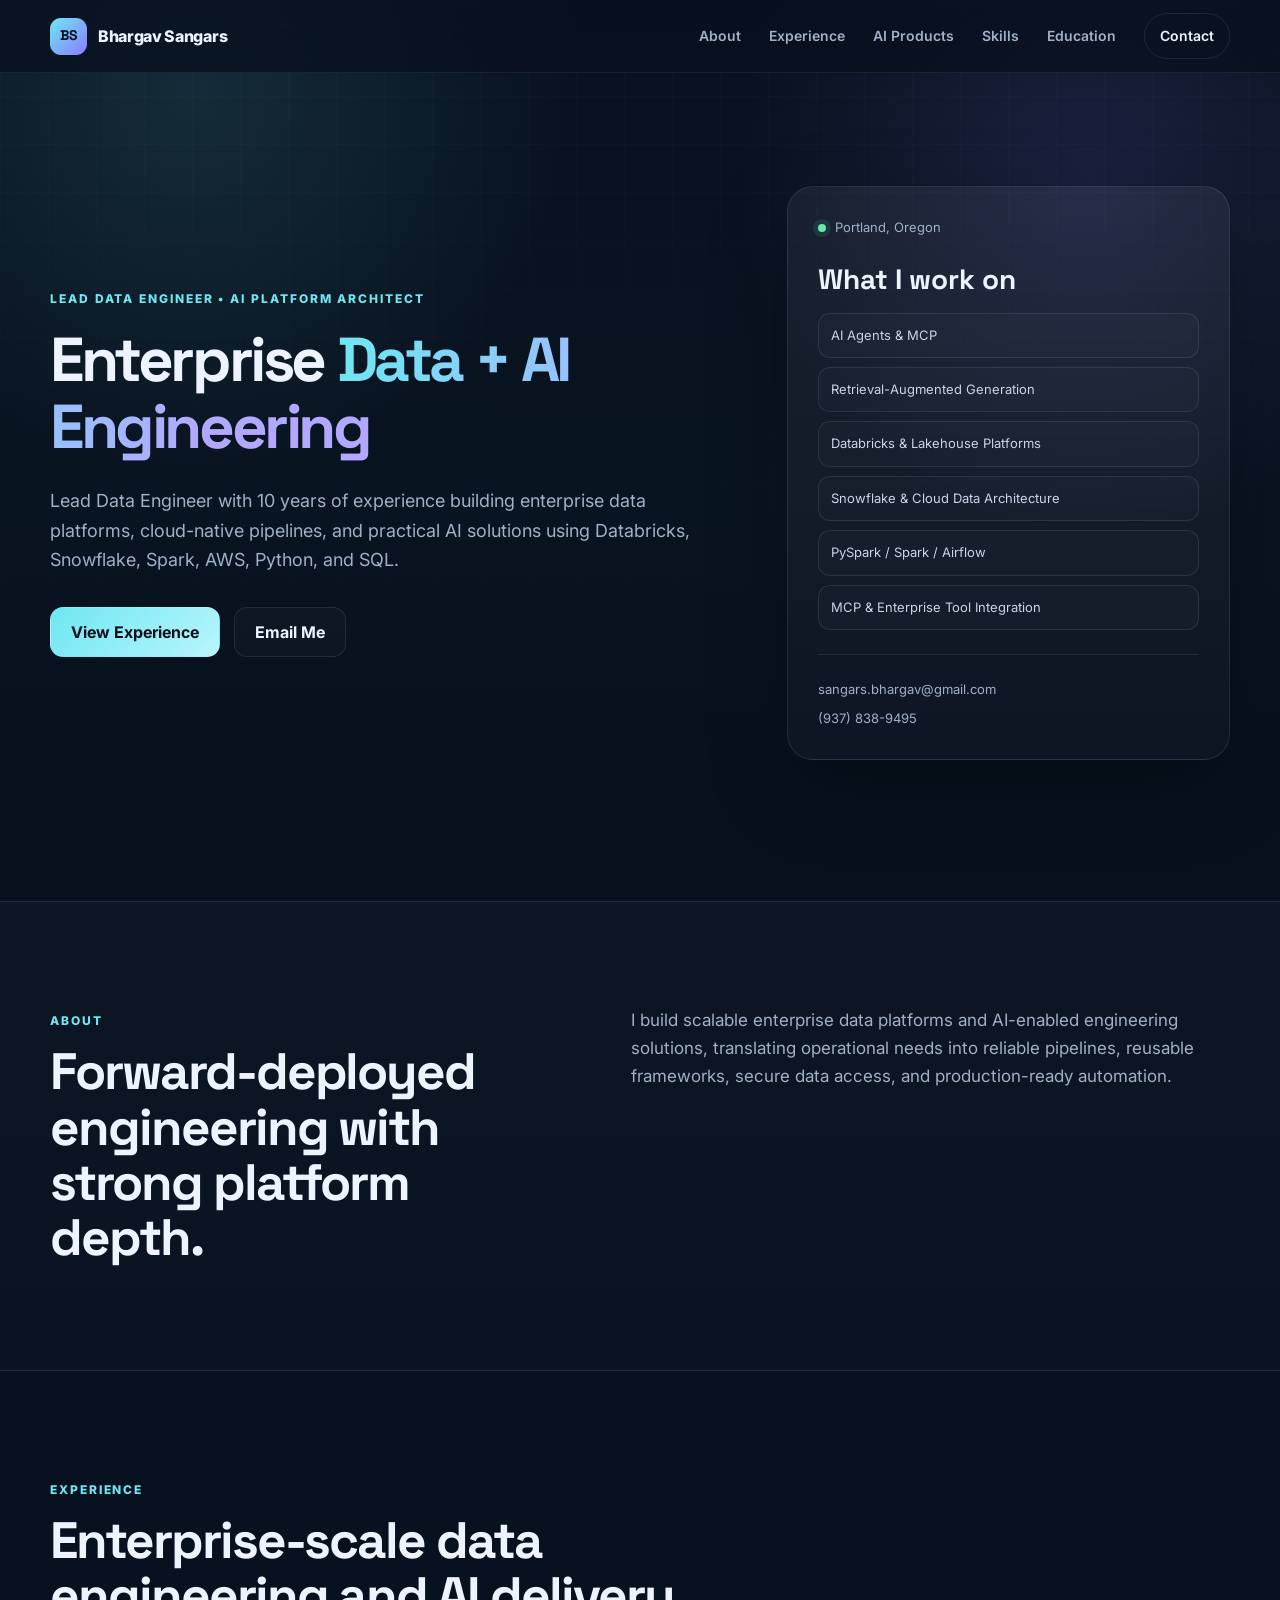
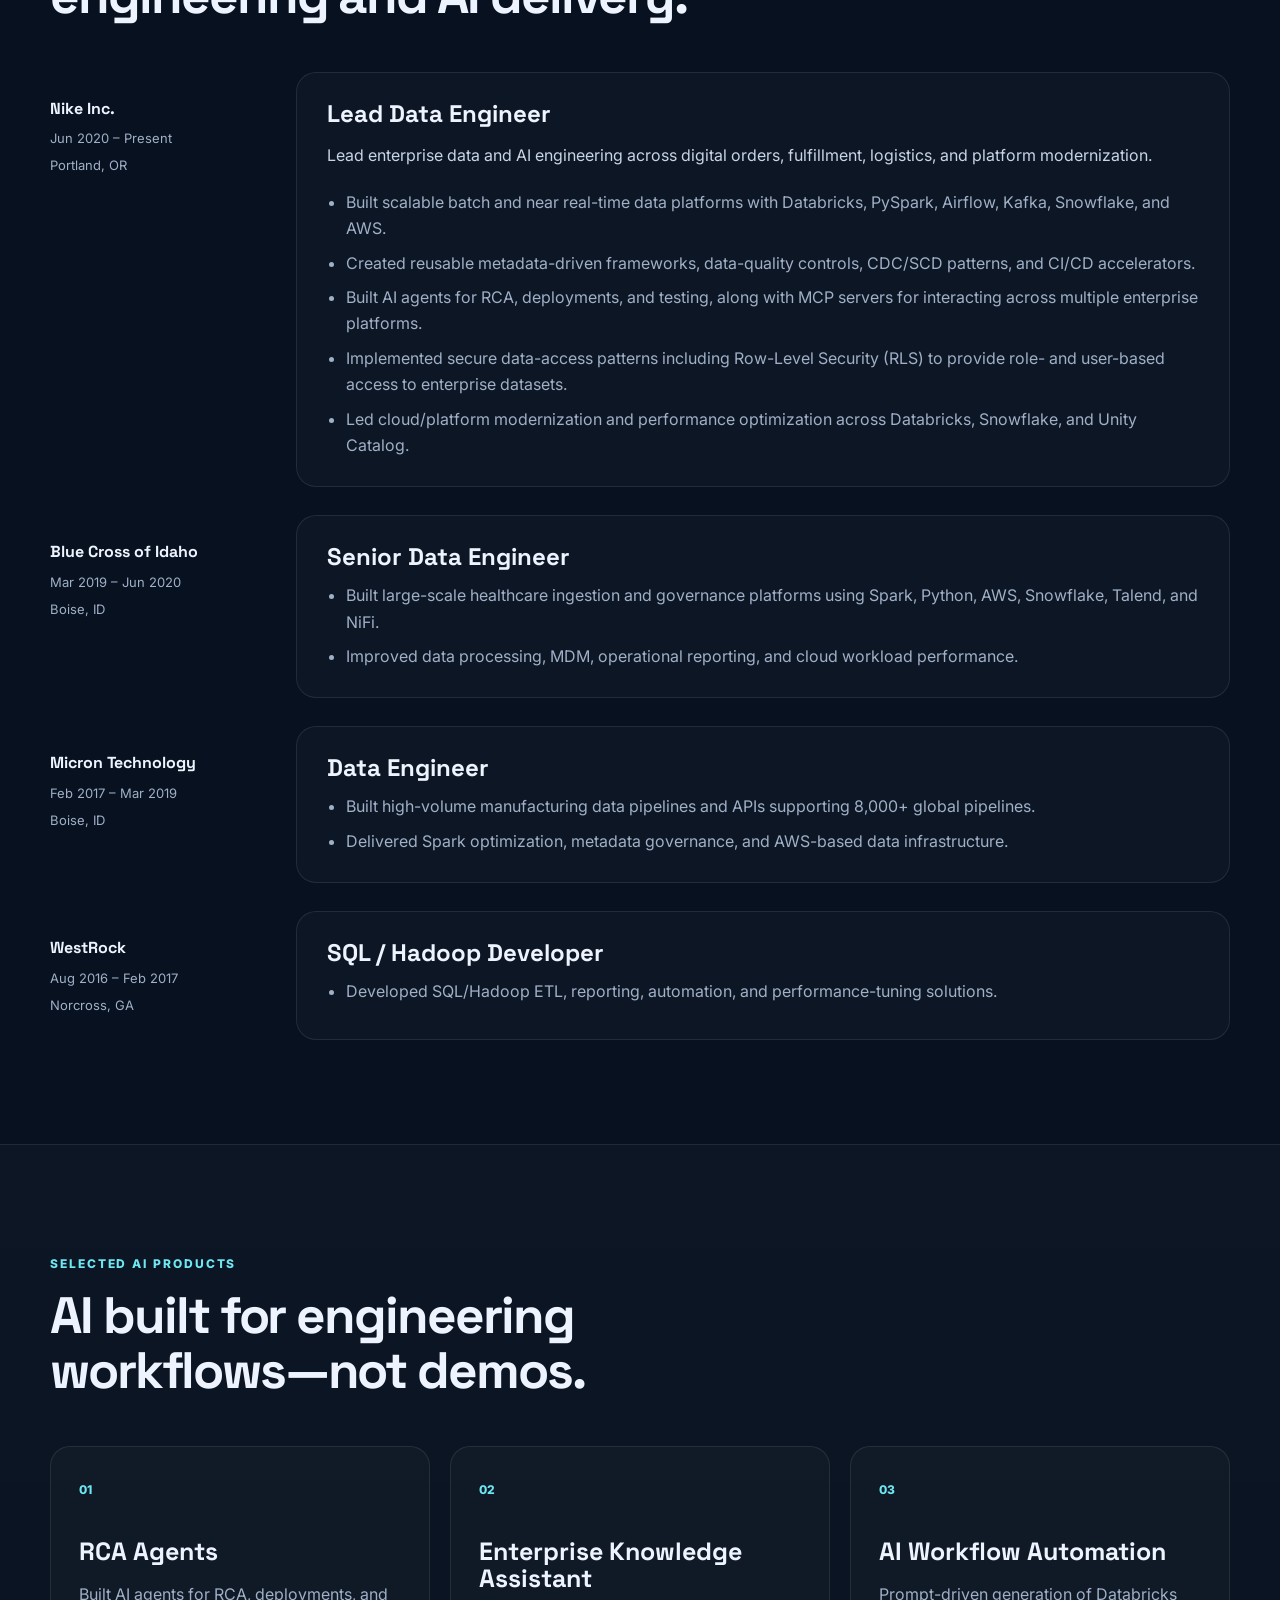
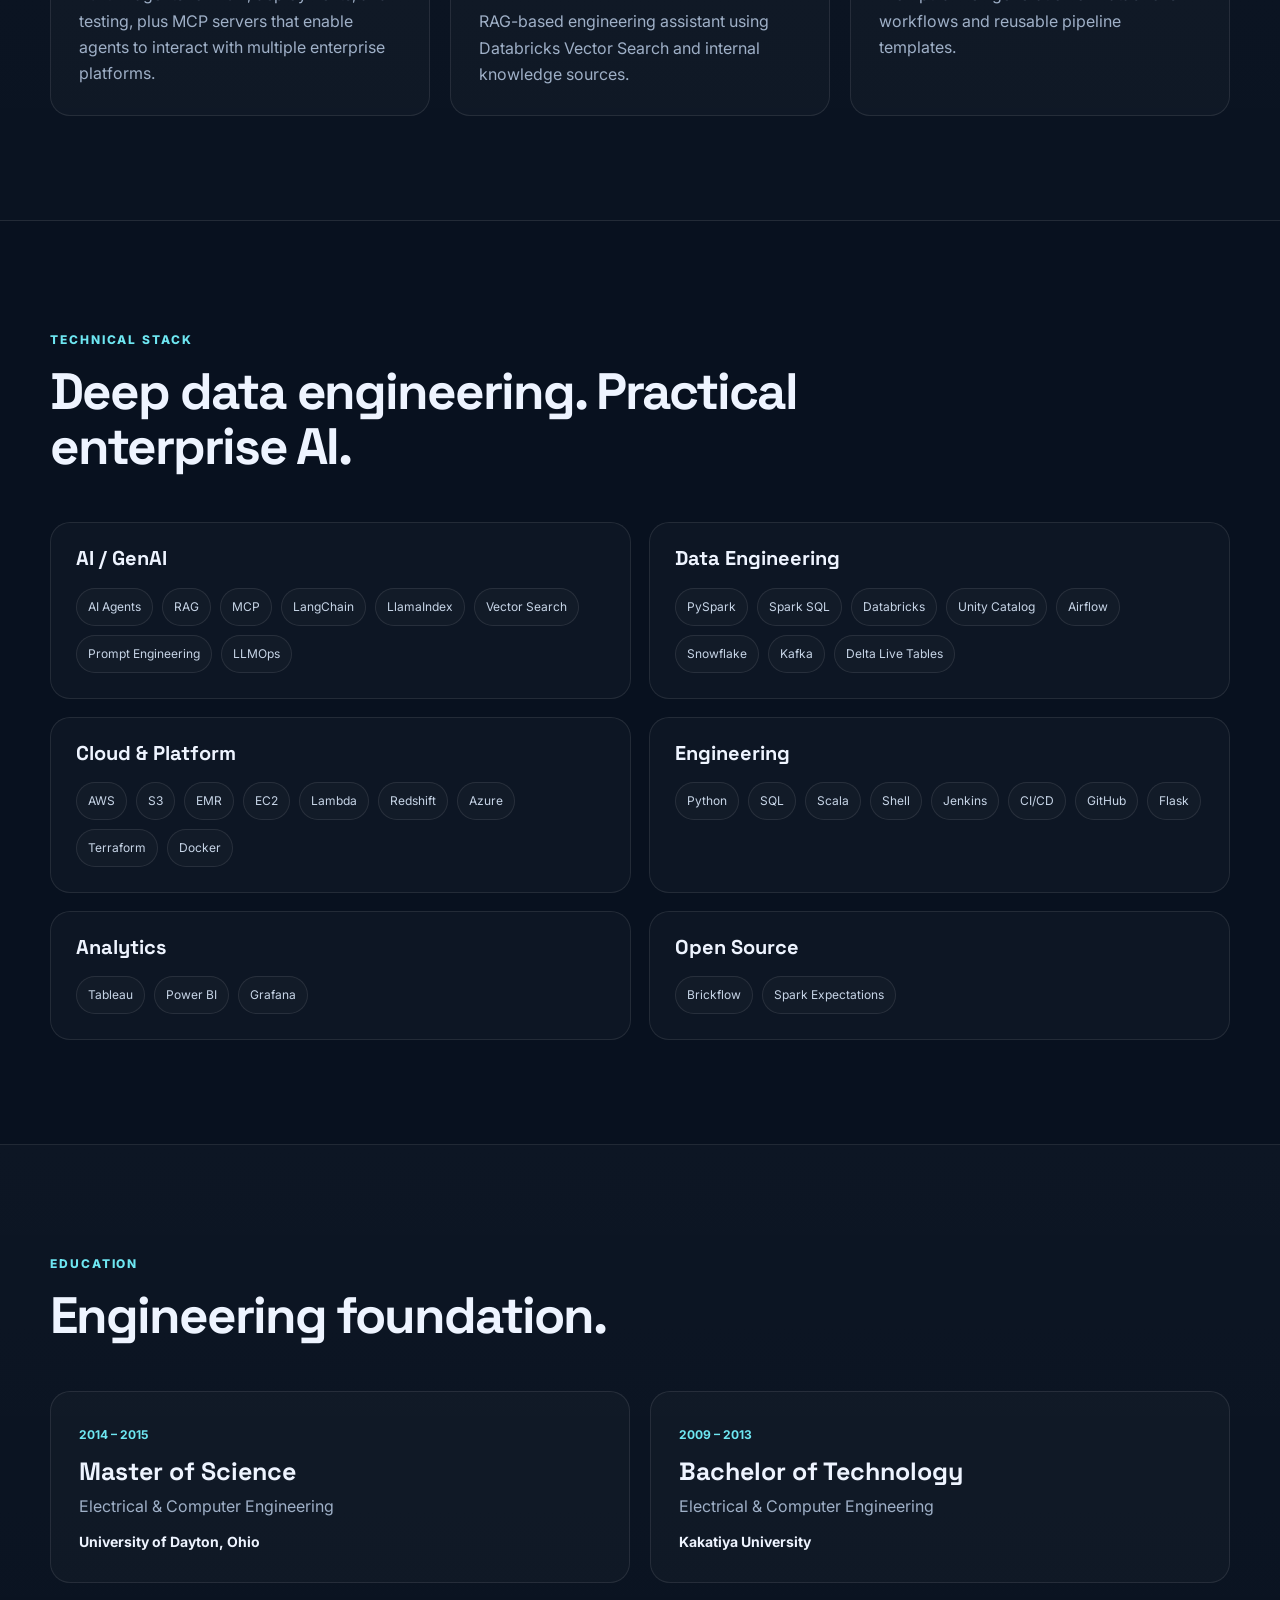
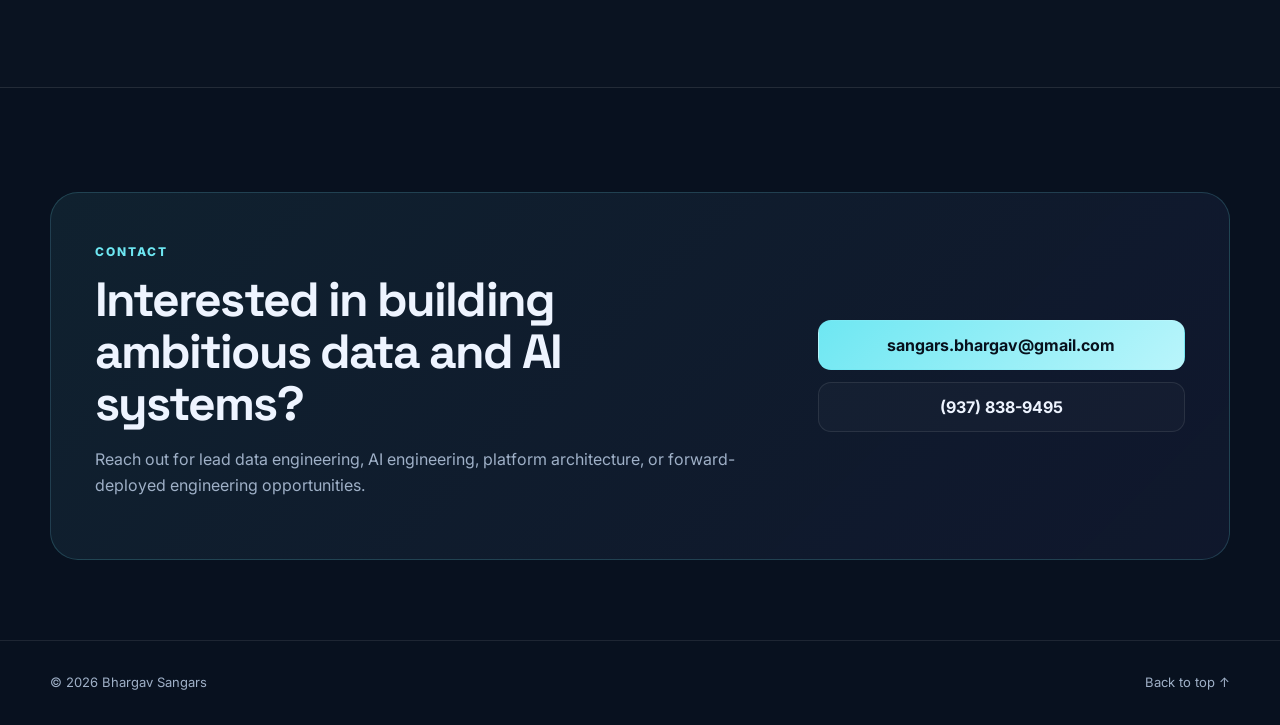
==== index.html @ b1780dbe "Add files via upload" ====
<!DOCTYPE html>
<html lang="en">
<head>
  <meta charset="UTF-8" />
  <meta name="viewport" content="width=device-width, initial-scale=1.0" />
  <meta name="description" content="Bhargav Sangars — Lead Data Engineer, Forward-Deployed AI & Data Solutions, AI Data Platform Architect." />
  <meta name="theme-color" content="#0b1020" />
  <title>Bhargav Sangars | Lead Data & AI Engineer</title>

  <meta property="og:title" content="Bhargav Sangars | Lead Data & AI Engineer" />
  <meta property="og:description" content="Enterprise data platforms, AI agents, RAG, Databricks, Snowflake, Spark, AWS, Python and SQL." />
  <meta property="og:type" content="website" />

  <link rel="preconnect" href="https://fonts.googleapis.com">
  <link rel="preconnect" href="https://fonts.gstatic.com" crossorigin>
  <link href="https://fonts.googleapis.com/css2?family=Inter:wght@400;500;600;700;800&family=Space+Grotesk:wght@600;700&display=swap" rel="stylesheet">
  <link rel="stylesheet" href="styles.css" />
</head>
<body>
  <div class="page-bg"></div>

  <header class="site-header">
    <div class="container nav-wrap">
      <a href="#top" class="brand" aria-label="Bhargav Sangars home">
        <span class="brand-mark">BS</span>
        <span>Bhargav Sangars</span>
      </a>

      <button class="menu-toggle" aria-label="Toggle navigation" aria-expanded="false">☰</button>

      <nav class="nav-links" aria-label="Primary navigation">
        <a href="#about">About</a>
        <a href="#experience">Experience</a>
        <a href="#ai-products">AI Products</a>
        <a href="#skills">Skills</a>
        <a href="#education">Education</a>
        <a href="mailto:sangars.bhargav@gmail.com" class="nav-cta">Contact</a>
      </nav>
    </div>
  </header>

  <main id="top">
    <section class="hero section">
      <div class="container hero-grid">
        <div class="hero-copy reveal">
          <div class="eyebrow">Lead Data Engineer • AI Platform Architect</div>
          <h1>
            Enterprise <span class="gradient-text">Data + AI Engineering</span>
          </h1>

          <p class="hero-lead">
            Lead Data Engineer with 10 years of experience building enterprise data platforms,
            cloud-native pipelines, and practical AI solutions using Databricks, Snowflake,
            Spark, AWS, Python, and SQL.
          </p>

          <div class="hero-actions">
            <a href="#experience" class="btn btn-primary">View Experience</a>
            <a href="mailto:sangars.bhargav@gmail.com" class="btn btn-secondary">Email Me</a>
          </div>
        </div>

        <aside class="hero-card reveal">
          <div class="status-row">
            <span class="status-dot"></span>
            <span>Portland, Oregon</span>
          </div>

          <h2>What I work on</h2>
          <div class="focus-list">
            <span>AI Agents & MCP</span>
            <span>Retrieval-Augmented Generation</span>
            <span>Databricks & Lakehouse Platforms</span>
            <span>Snowflake & Cloud Data Architecture</span>
            <span>PySpark / Spark / Airflow</span>
            <span>MCP & Enterprise Tool Integration</span>
          </div>

          <div class="card-contact">
            <a href="mailto:sangars.bhargav@gmail.com">sangars.bhargav@gmail.com</a>
            <a href="tel:+19378389495">(937) 838-9495</a>
          </div>
        </aside>
      </div>
    </section>

    <section id="about" class="section section-soft">
      <div class="container split">
        <div class="section-heading reveal">
          <span class="section-kicker">About</span>
          <h2>Forward-deployed engineering with strong platform depth.</h2>
        </div>

        <div class="about-copy reveal">
          <p>
            I build scalable enterprise data platforms and AI-enabled engineering solutions,
            translating operational needs into reliable pipelines, reusable frameworks, secure
            data access, and production-ready automation.
          </p>
        </div>
      </div>
    </section>

    <section id="experience" class="section">
      <div class="container">
        <div class="section-heading reveal">
          <span class="section-kicker">Experience</span>
          <h2>Enterprise-scale data engineering and AI delivery.</h2>
        </div>

        <div class="timeline">
          <article class="timeline-item reveal">
            <div class="timeline-side">
              <span class="company">Nike Inc.</span>
              <span class="period">Jun 2020 – Present</span>
              <span class="location">Portland, OR</span>
            </div>
            <div class="timeline-card">
              <h3>Lead Data Engineer</h3>
              <p class="role-summary">
                Lead enterprise data and AI engineering across digital orders, fulfillment,
                logistics, and platform modernization.
              </p>
              <ul>
                <li>Built scalable batch and near real-time data platforms with Databricks, PySpark, Airflow, Kafka, Snowflake, and AWS.</li>
                <li>Created reusable metadata-driven frameworks, data-quality controls, CDC/SCD patterns, and CI/CD accelerators.</li>
                <li>Built AI agents for RCA, deployments, and testing, along with MCP servers for interacting across multiple enterprise platforms.</li>
                <li>Implemented secure data-access patterns including Row-Level Security (RLS) to provide role- and user-based access to enterprise datasets.</li>
                <li>Led cloud/platform modernization and performance optimization across Databricks, Snowflake, and Unity Catalog.</li>
              </ul>
            </div>
          </article>

          <article class="timeline-item reveal">
            <div class="timeline-side">
              <span class="company">Blue Cross of Idaho</span>
              <span class="period">Mar 2019 – Jun 2020</span>
              <span class="location">Boise, ID</span>
            </div>
            <div class="timeline-card">
              <h3>Senior Data Engineer</h3>
              <ul>
                <li>Built large-scale healthcare ingestion and governance platforms using Spark, Python, AWS, Snowflake, Talend, and NiFi.</li>
                <li>Improved data processing, MDM, operational reporting, and cloud workload performance.</li>
              </ul>
            </div>
          </article>

          <article class="timeline-item reveal">
            <div class="timeline-side">
              <span class="company">Micron Technology</span>
              <span class="period">Feb 2017 – Mar 2019</span>
              <span class="location">Boise, ID</span>
            </div>
            <div class="timeline-card">
              <h3>Data Engineer</h3>
              <ul>
                <li>Built high-volume manufacturing data pipelines and APIs supporting 8,000+ global pipelines.</li>
                <li>Delivered Spark optimization, metadata governance, and AWS-based data infrastructure.</li>
              </ul>
            </div>
          </article>

          <article class="timeline-item reveal">
            <div class="timeline-side">
              <span class="company">WestRock</span>
              <span class="period">Aug 2016 – Feb 2017</span>
              <span class="location">Norcross, GA</span>
            </div>
            <div class="timeline-card">
              <h3>SQL / Hadoop Developer</h3>
              <ul>
                <li>Developed SQL/Hadoop ETL, reporting, automation, and performance-tuning solutions.</li>
              </ul>
            </div>
          </article>
        </div>
      </div>
    </section>

    <section id="ai-products" class="section section-soft">
      <div class="container">
        <div class="section-heading reveal">
          <span class="section-kicker">Selected AI Products</span>
          <h2>AI built for engineering workflows—not demos.</h2>
        </div>

        <div class="project-grid">
          <article class="project-card reveal">
            <span class="project-number">01</span>
            <h3>RCA Agents</h3>
            <p>Built AI agents for RCA, deployments, and testing, plus MCP servers that enable agents to interact with multiple enterprise platforms.</p>
          </article>
          <article class="project-card reveal">
            <span class="project-number">02</span>
            <h3>Enterprise Knowledge Assistant</h3>
            <p>RAG-based engineering assistant using Databricks Vector Search and internal knowledge sources.</p>
          </article>
          <article class="project-card reveal">
            <span class="project-number">03</span>
            <h3>AI Workflow Automation</h3>
            <p>Prompt-driven generation of Databricks workflows and reusable pipeline templates.</p>
          </article>
        </div>
      </div>
    </section>

    <section id="skills" class="section">
      <div class="container">
        <div class="section-heading reveal">
          <span class="section-kicker">Technical Stack</span>
          <h2>Deep data engineering. Practical enterprise AI.</h2>
        </div>

        <div class="skills-grid">
          <div class="skill-card reveal">
            <h3>AI / GenAI</h3>
            <div class="tags">
              <span>AI Agents</span><span>RAG</span><span>MCP</span><span>LangChain</span>
              <span>LlamaIndex</span><span>Vector Search</span><span>Prompt Engineering</span><span>LLMOps</span>
            </div>
          </div>

          <div class="skill-card reveal">
            <h3>Data Engineering</h3>
            <div class="tags">
              <span>PySpark</span><span>Spark SQL</span><span>Databricks</span><span>Unity Catalog</span>
              <span>Airflow</span><span>Snowflake</span><span>Kafka</span><span>Delta Live Tables</span>
            </div>
          </div>

          <div class="skill-card reveal">
            <h3>Cloud & Platform</h3>
            <div class="tags">
              <span>AWS</span><span>S3</span><span>EMR</span><span>EC2</span><span>Lambda</span>
              <span>Redshift</span><span>Azure</span><span>Terraform</span><span>Docker</span>
            </div>
          </div>

          <div class="skill-card reveal">
            <h3>Engineering</h3>
            <div class="tags">
              <span>Python</span><span>SQL</span><span>Scala</span><span>Shell</span>
              <span>Jenkins</span><span>CI/CD</span><span>GitHub</span><span>Flask</span>
            </div>
          </div>

          <div class="skill-card reveal">
            <h3>Analytics</h3>
            <div class="tags">
              <span>Tableau</span><span>Power BI</span><span>Grafana</span>
            </div>
          </div>

          <div class="skill-card reveal">
            <h3>Open Source</h3>
            <div class="tags">
              <span>Brickflow</span><span>Spark Expectations</span>
            </div>
          </div>
        </div>
      </div>
    </section>

    <section id="education" class="section section-soft">
      <div class="container">
        <div class="section-heading reveal">
          <span class="section-kicker">Education</span>
          <h2>Engineering foundation.</h2>
        </div>

        <div class="education-grid">
          <article class="education-card reveal">
            <span>2014 – 2015</span>
            <h3>Master of Science</h3>
            <p>Electrical & Computer Engineering</p>
            <strong>University of Dayton, Ohio</strong>
          </article>
          <article class="education-card reveal">
            <span>2009 – 2013</span>
            <h3>Bachelor of Technology</h3>
            <p>Electrical & Computer Engineering</p>
            <strong>Kakatiya University</strong>
          </article>
        </div>
      </div>
    </section>

    <section class="section contact-section">
      <div class="container contact-box reveal">
        <div>
          <span class="section-kicker">Contact</span>
          <h2>Interested in building ambitious data and AI systems?</h2>
          <p>Reach out for lead data engineering, AI engineering, platform architecture, or forward-deployed engineering opportunities.</p>
        </div>
        <div class="contact-actions">
          <a href="mailto:sangars.bhargav@gmail.com" class="btn btn-primary">sangars.bhargav@gmail.com</a>
          <a href="tel:+19378389495" class="btn btn-secondary">(937) 838-9495</a>
        </div>
      </div>
    </section>
  </main>

  <footer>
    <div class="container footer-inner">
      <span>© <span id="year"></span> Bhargav Sangars</span>
      <a href="#top">Back to top ↑</a>
    </div>
  </footer>

  <script src="script.js"></script>
</body>
</html>
---- styles.css ----
:root {
  --bg: #08111f;
  --bg-soft: #0d1727;
  --panel: rgba(18, 31, 50, 0.72);
  --panel-solid: #111d2f;
  --text: #eef4ff;
  --muted: #9fb0c7;
  --line: rgba(255,255,255,.09);
  --accent: #6ee7f2;
  --accent-2: #8b7cff;
  --max: 1180px;
}

* { box-sizing: border-box; }
html { scroll-behavior: smooth; }
body {
  margin: 0;
  font-family: "Inter", system-ui, sans-serif;
  color: var(--text);
  background: var(--bg);
  line-height: 1.65;
  overflow-x: hidden;
}
a { color: inherit; text-decoration: none; }
button { font: inherit; }

.page-bg {
  position: fixed;
  inset: 0;
  pointer-events: none;
  background:
    radial-gradient(circle at 15% 10%, rgba(110,231,242,.12), transparent 28%),
    radial-gradient(circle at 85% 20%, rgba(139,124,255,.14), transparent 27%),
    linear-gradient(180deg, #08111f 0%, #091421 55%, #07101c 100%);
  z-index: -2;
}

.page-bg::after {
  content: "";
  position: absolute;
  inset: 0;
  background-image: linear-gradient(rgba(255,255,255,.018) 1px, transparent 1px),
                    linear-gradient(90deg, rgba(255,255,255,.018) 1px, transparent 1px);
  background-size: 48px 48px;
  mask-image: linear-gradient(to bottom, black, transparent 85%);
}

.container {
  width: min(calc(100% - 40px), var(--max));
  margin: 0 auto;
}

.section { padding: 104px 0; }
.section-soft {
  background: linear-gradient(180deg, rgba(255,255,255,.025), rgba(255,255,255,.012));
  border-top: 1px solid var(--line);
  border-bottom: 1px solid var(--line);
}

.site-header {
  position: sticky;
  top: 0;
  z-index: 50;
  backdrop-filter: blur(18px);
  background: rgba(8,17,31,.76);
  border-bottom: 1px solid rgba(255,255,255,.07);
}

.nav-wrap {
  height: 72px;
  display: flex;
  align-items: center;
  justify-content: space-between;
}

.brand {
  display: inline-flex;
  align-items: center;
  gap: 11px;
  font-weight: 800;
  letter-spacing: -.02em;
}

.brand-mark {
  width: 37px;
  height: 37px;
  display: grid;
  place-items: center;
  border-radius: 11px;
  background: linear-gradient(135deg, var(--accent), var(--accent-2));
  color: #07101c;
  font-family: "Space Grotesk", sans-serif;
  font-size: 14px;
}

.nav-links {
  display: flex;
  gap: 28px;
  align-items: center;
  color: var(--muted);
  font-size: 14px;
  font-weight: 600;
}

.nav-links a:hover { color: var(--text); }

.nav-cta {
  border: 1px solid var(--line);
  padding: 10px 15px;
  border-radius: 999px;
  color: var(--text) !important;
}

.menu-toggle {
  display: none;
  border: 0;
  background: transparent;
  color: var(--text);
  font-size: 24px;
}

.hero {
  min-height: calc(100vh - 72px);
  display: flex;
  align-items: center;
  padding-top: 76px;
}

.hero-grid {
  display: grid;
  grid-template-columns: 1.2fr .8fr;
  gap: 72px;
  align-items: center;
}

.eyebrow, .section-kicker {
  color: var(--accent);
  font-size: 12px;
  font-weight: 800;
  letter-spacing: .16em;
  text-transform: uppercase;
}

h1, h2, h3 {
  font-family: "Space Grotesk", "Inter", sans-serif;
  margin-top: 0;
  line-height: 1.08;
}

h1 {
  font-size: clamp(38px, 5vw, 62px);
  letter-spacing: -.055em;
  margin: 18px 0 25px;
  max-width: 920px;
}

.gradient-text {
  background: linear-gradient(90deg, var(--accent), #b3a8ff 70%);
  -webkit-background-clip: text;
  background-clip: text;
  color: transparent;
}

.hero-lead {
  max-width: 760px;
  font-size: 18px;
  color: var(--muted);
}

.hero-actions {
  display: flex;
  flex-wrap: wrap;
  gap: 14px;
  margin-top: 32px;
}

.btn {
  display: inline-flex;
  justify-content: center;
  align-items: center;
  min-height: 50px;
  padding: 0 20px;
  border-radius: 13px;
  font-weight: 700;
  border: 1px solid transparent;
  transition: .2s ease;
}

.btn:hover { transform: translateY(-2px); }

.btn-primary {
  color: #07101c;
  background: linear-gradient(135deg, var(--accent), #b9f5fb);
}

.btn-secondary {
  border-color: var(--line);
  background: rgba(255,255,255,.025);
}

.hero-meta {
  display: grid;
  grid-template-columns: repeat(3, 1fr);
  gap: 18px;
  margin-top: 50px;
  border-top: 1px solid var(--line);
  padding-top: 26px;
}

.hero-meta strong {
  display: block;
  font-family: "Space Grotesk", sans-serif;
  font-size: 21px;
}

.hero-meta span {
  display: block;
  color: var(--muted);
  font-size: 12px;
  margin-top: 5px;
}

.hero-card {
  padding: 30px;
  border: 1px solid var(--line);
  border-radius: 26px;
  background: linear-gradient(180deg, rgba(255,255,255,.055), rgba(255,255,255,.025));
  box-shadow: 0 25px 80px rgba(0,0,0,.28);
}

.status-row {
  display: flex;
  align-items: center;
  gap: 9px;
  color: var(--muted);
  font-size: 13px;
}

.status-dot {
  width: 8px;
  height: 8px;
  border-radius: 50%;
  background: #67e8a5;
  box-shadow: 0 0 0 5px rgba(103,232,165,.10);
}

.hero-card h2 {
  font-size: 28px;
  margin: 26px 0 18px;
}

.focus-list {
  display: flex;
  flex-direction: column;
  gap: 9px;
}

.focus-list span {
  padding: 11px 12px;
  border: 1px solid var(--line);
  border-radius: 12px;
  color: #c8d5e7;
  background: rgba(255,255,255,.02);
  font-size: 13px;
}

.card-contact {
  display: flex;
  flex-direction: column;
  gap: 7px;
  padding-top: 24px;
  margin-top: 24px;
  border-top: 1px solid var(--line);
  font-size: 13px;
  color: var(--muted);
}

.card-contact a:hover { color: var(--accent); }

.split {
  display: grid;
  grid-template-columns: .9fr 1.1fr;
  gap: 90px;
}

.section-heading {
  margin-bottom: 48px;
}

.section-heading h2 {
  max-width: 760px;
  font-size: clamp(34px, 4vw, 52px);
  letter-spacing: -.04em;
  margin: 12px 0 0;
}

.split .section-heading { margin-bottom: 0; }

.about-copy {
  color: var(--muted);
  font-size: 17px;
}

.about-copy p:first-child { margin-top: 0; }

.timeline {
  display: flex;
  flex-direction: column;
  gap: 28px;
}

.timeline-item {
  display: grid;
  grid-template-columns: 220px 1fr;
  gap: 26px;
}

.timeline-side {
  padding: 24px 0;
  display: flex;
  flex-direction: column;
  gap: 6px;
}

.company {
  font-weight: 800;
  font-family: "Space Grotesk", sans-serif;
}

.period, .location {
  color: var(--muted);
  font-size: 13px;
}

.timeline-card, .skill-card, .project-card, .education-card {
  border: 1px solid var(--line);
  border-radius: 20px;
  background: rgba(255,255,255,.025);
}

.timeline-card {
  padding: 28px 30px;
}

.timeline-card h3 {
  font-size: 24px;
  margin-bottom: 12px;
}

.role-summary {
  color: #c7d5e7;
  margin-bottom: 20px;
}

.timeline-card ul {
  margin: 0;
  padding-left: 19px;
  color: var(--muted);
}

.timeline-card li + li { margin-top: 8px; }

.project-grid {
  display: grid;
  grid-template-columns: repeat(3, 1fr);
  gap: 20px;
}

.project-card {
  padding: 28px;
  min-height: 230px;
}

.project-number {
  display: inline-block;
  color: var(--accent);
  font-size: 12px;
  font-weight: 800;
  margin-bottom: 38px;
}

.project-card h3 {
  font-size: 25px;
  margin-bottom: 12px;
}

.project-card p { color: var(--muted); margin-bottom: 0; }

.skills-grid {
  display: grid;
  grid-template-columns: repeat(2, 1fr);
  gap: 18px;
}

.skill-card { padding: 25px; }
.skill-card h3 { font-size: 20px; margin-bottom: 18px; }

.tags {
  display: flex;
  flex-wrap: wrap;
  gap: 9px;
}

.tags span {
  border: 1px solid var(--line);
  color: #c7d5e7;
  padding: 8px 11px;
  border-radius: 999px;
  font-size: 12px;
  background: rgba(255,255,255,.025);
}

.education-grid {
  display: grid;
  grid-template-columns: repeat(2, 1fr);
  gap: 20px;
}

.education-card { padding: 28px; }
.education-card span { color: var(--accent); font-size: 12px; font-weight: 700; }
.education-card h3 { font-size: 25px; margin: 12px 0 8px; }
.education-card p { margin: 0 0 8px; color: var(--muted); }
.education-card strong { font-size: 14px; }

.contact-section { padding-bottom: 80px; }

.contact-box {
  padding: 44px;
  border-radius: 28px;
  border: 1px solid rgba(110,231,242,.18);
  background: linear-gradient(135deg, rgba(110,231,242,.08), rgba(139,124,255,.06));
  display: grid;
  grid-template-columns: 1.3fr .7fr;
  gap: 40px;
  align-items: center;
}

.contact-box h2 {
  font-size: clamp(32px, 4vw, 48px);
  letter-spacing: -.04em;
  margin: 11px 0 14px;
}

.contact-box p { color: var(--muted); max-width: 700px; }

.contact-actions {
  display: flex;
  flex-direction: column;
  gap: 12px;
}

footer {
  border-top: 1px solid var(--line);
  color: var(--muted);
  font-size: 13px;
}

.footer-inner {
  min-height: 84px;
  display: flex;
  justify-content: space-between;
  align-items: center;
}

.reveal {
  opacity: 0;
  transform: translateY(18px);
  transition: opacity .7s ease, transform .7s ease;
}

.reveal.visible {
  opacity: 1;
  transform: none;
}

@media (max-width: 900px) {
  .nav-links {
    display: none;
    position: absolute;
    top: 72px;
    left: 20px;
    right: 20px;
    padding: 18px;
    background: #0b1626;
    border: 1px solid var(--line);
    border-radius: 16px;
    flex-direction: column;
    align-items: stretch;
    gap: 8px;
  }

  .nav-links.open { display: flex; }
  .nav-links a { padding: 10px 8px; }
  .menu-toggle { display: block; }

  .hero { min-height: auto; padding-top: 70px; }
  .hero-grid, .split, .contact-box { grid-template-columns: 1fr; }
  .hero-grid { gap: 42px; }
  .split { gap: 36px; }
  .timeline-item { grid-template-columns: 1fr; gap: 0; }
  .timeline-side { padding-bottom: 12px; }
}

@media (max-width: 680px) {
  .container { width: min(calc(100% - 28px), var(--max)); }
  .section { padding: 76px 0; }
  h1 { font-size: 38px; }
  .hero-meta { grid-template-columns: 1fr; }
  .project-grid, .skills-grid, .education-grid { grid-template-columns: 1fr; }
  .timeline-card { padding: 23px 21px; }
  .contact-box { padding: 28px 22px; }
  .footer-inner { min-height: 100px; flex-direction: column; justify-content: center; gap: 8px; }
}
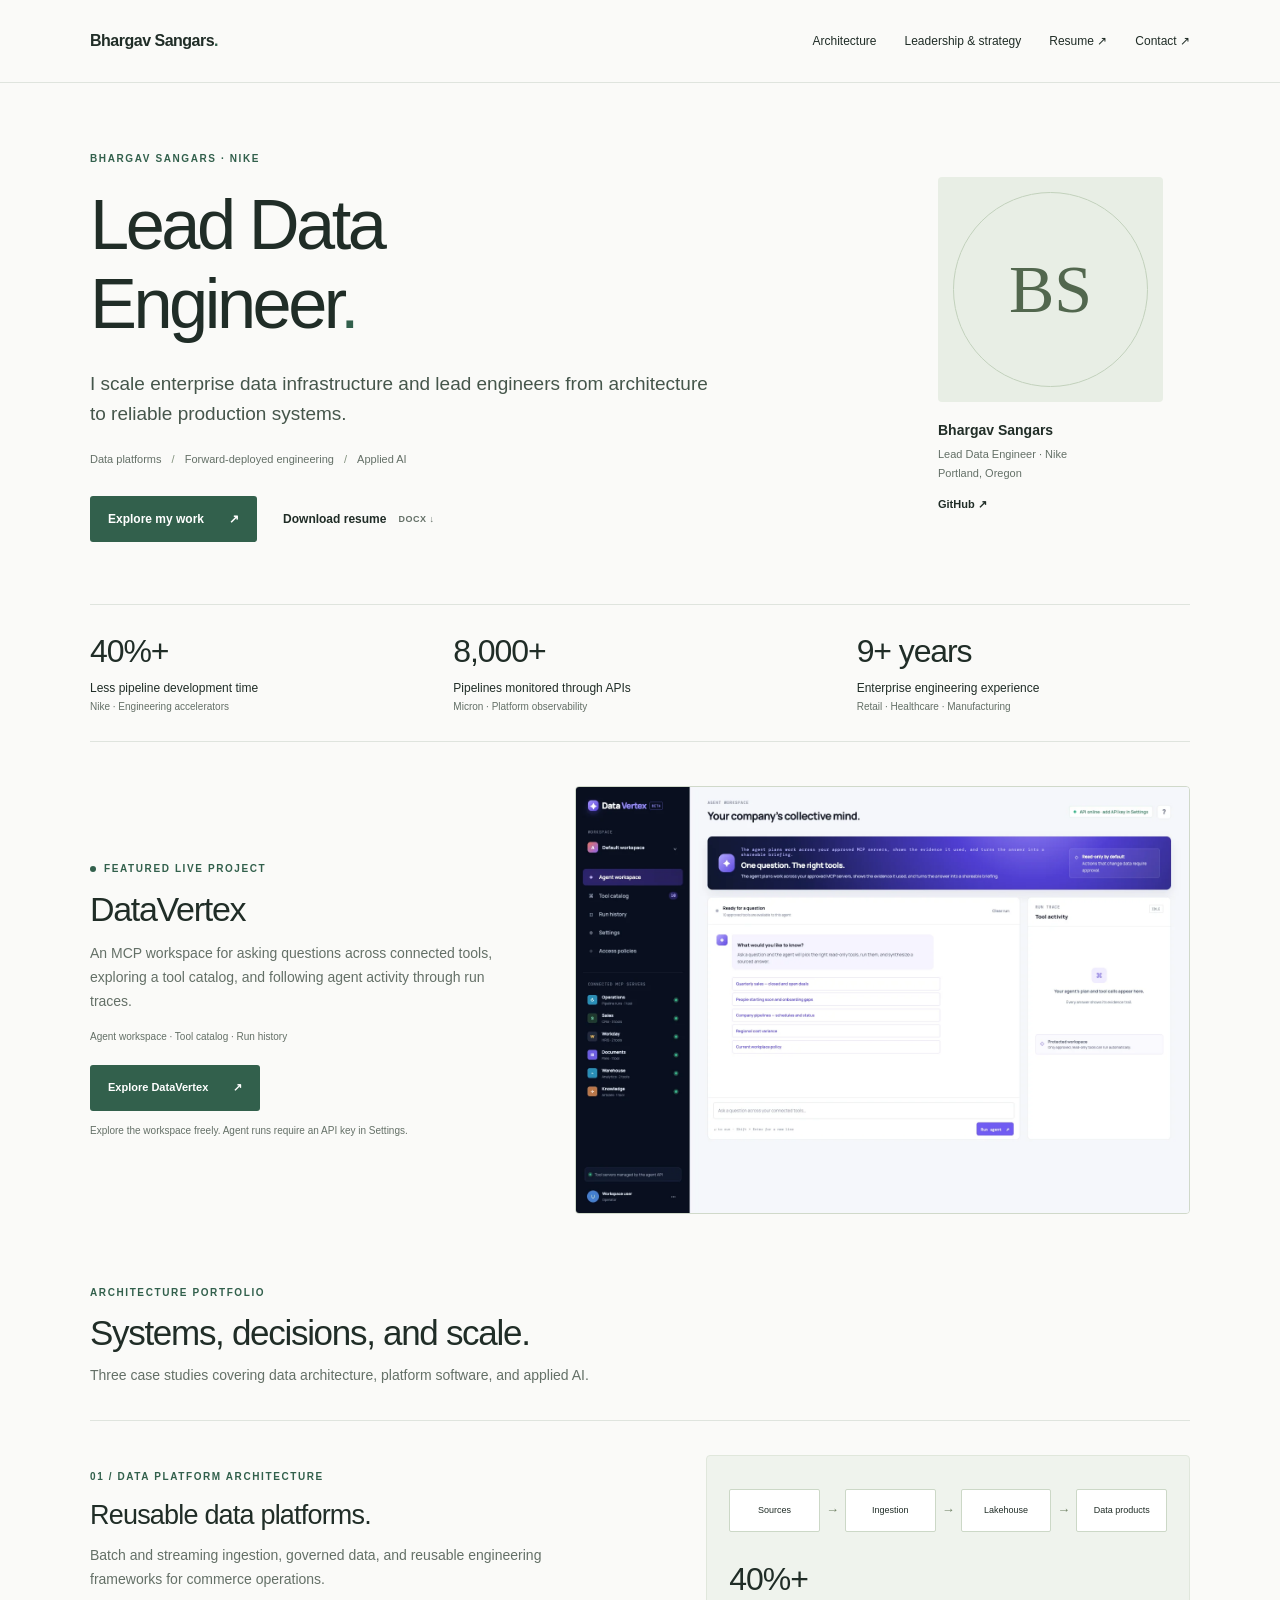
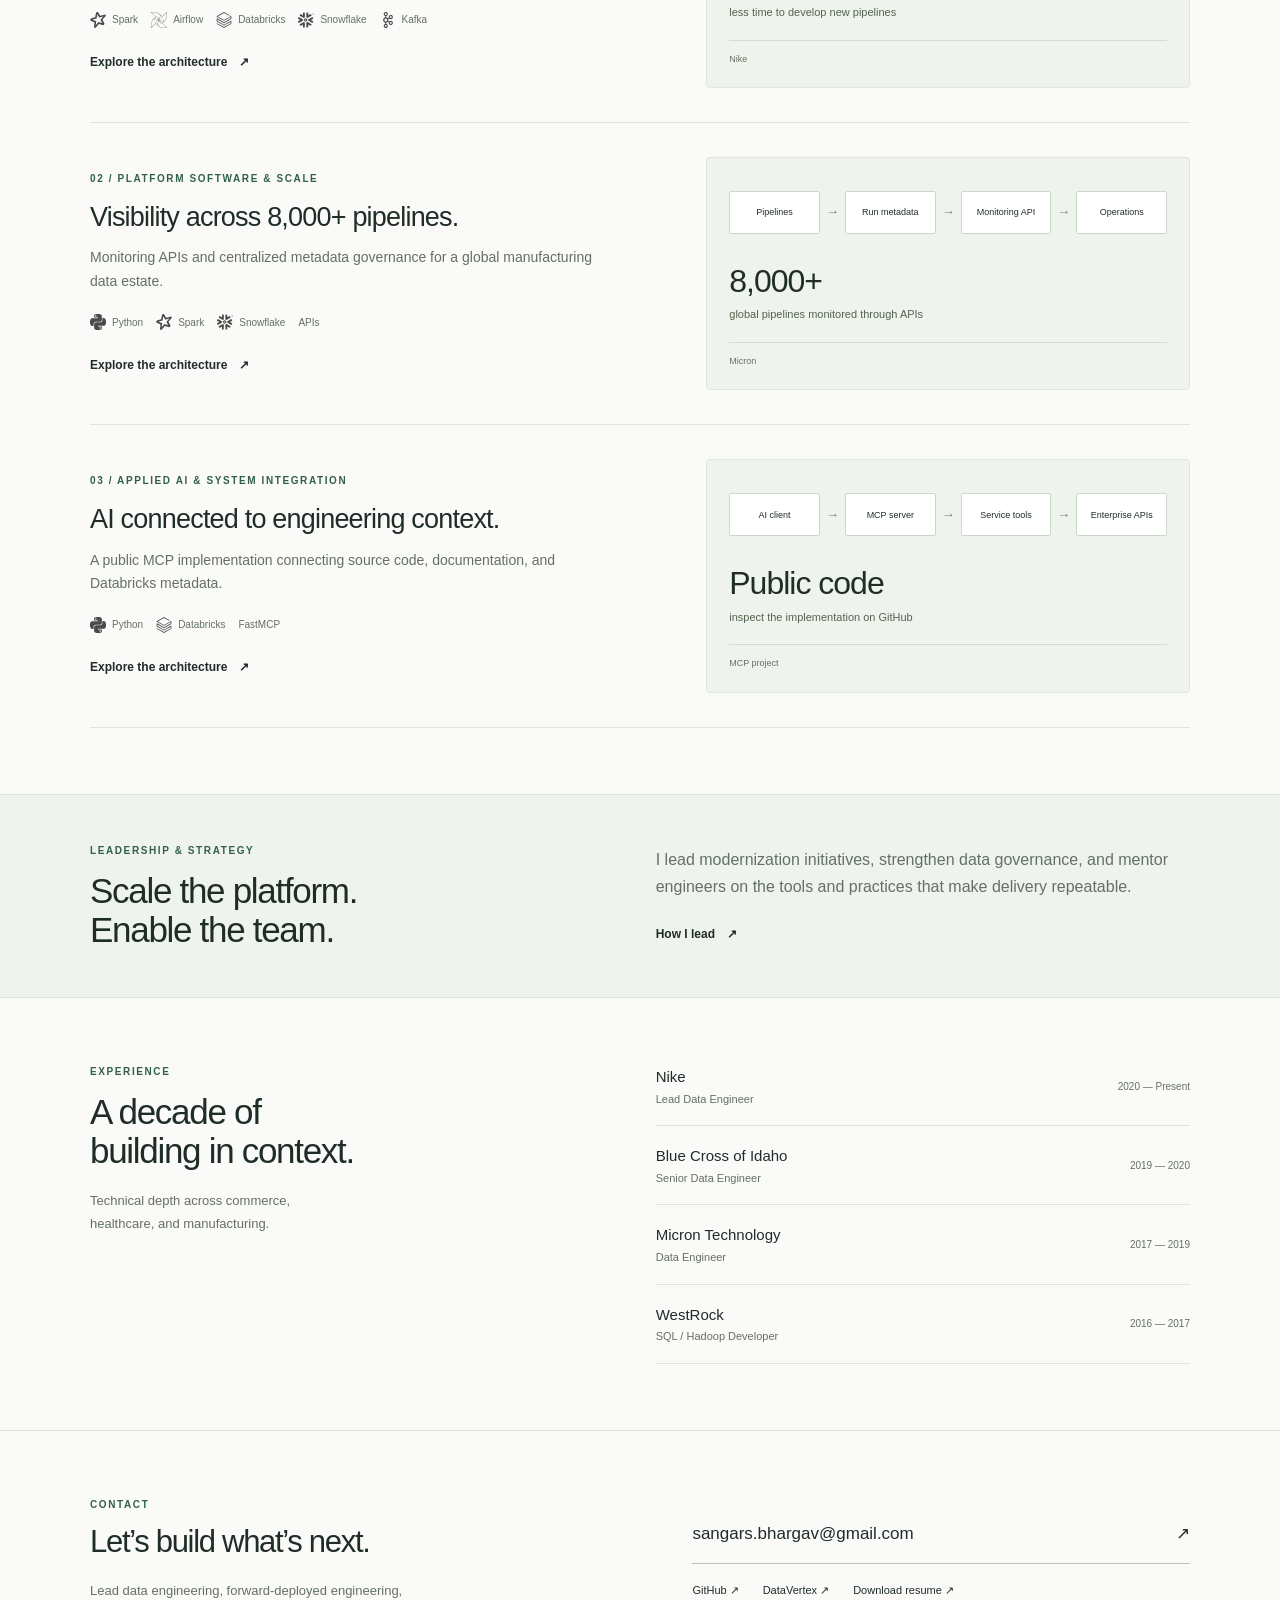
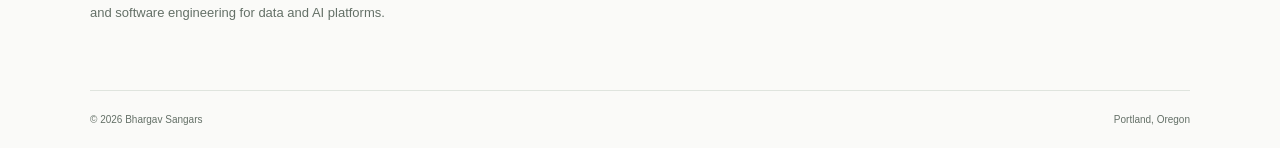
==== commit db8b5826: "Publish minimalist architecture portfolio with DataVertex, leadership and resume" ====
--- a/index.html
+++ b/index.html
@@ -1,313 +1,7 @@
-<!DOCTYPE html>
-<html lang="en">
-<head>
-  <meta charset="UTF-8" />
-  <meta name="viewport" content="width=device-width, initial-scale=1.0" />
-  <meta name="description" content="Bhargav Sangars — Lead Data Engineer, Forward-Deployed AI & Data Solutions, AI Data Platform Architect." />
-  <meta name="theme-color" content="#0b1020" />
-  <title>Bhargav Sangars | Lead Data & AI Engineer</title>
-
-  <meta property="og:title" content="Bhargav Sangars | Lead Data & AI Engineer" />
-  <meta property="og:description" content="Enterprise data platforms, AI agents, RAG, Databricks, Snowflake, Spark, AWS, Python and SQL." />
-  <meta property="og:type" content="website" />
-
-  <link rel="preconnect" href="https://fonts.googleapis.com">
-  <link rel="preconnect" href="https://fonts.gstatic.com" crossorigin>
-  <link href="https://fonts.googleapis.com/css2?family=Inter:wght@400;500;600;700;800&family=Space+Grotesk:wght@600;700&display=swap" rel="stylesheet">
-  <link rel="stylesheet" href="styles.css" />
-</head>
-<body>
-  <div class="page-bg"></div>
-
-  <header class="site-header">
-    <div class="container nav-wrap">
-      <a href="#top" class="brand" aria-label="Bhargav Sangars home">
-        <span class="brand-mark">BS</span>
-        <span>Bhargav Sangars</span>
-      </a>
-
-      <button class="menu-toggle" aria-label="Toggle navigation" aria-expanded="false">☰</button>
-
-      <nav class="nav-links" aria-label="Primary navigation">
-        <a href="#about">About</a>
-        <a href="#experience">Experience</a>
-        <a href="#ai-products">AI Products</a>
-        <a href="#skills">Skills</a>
-        <a href="#education">Education</a>
-        <a href="mailto:sangars.bhargav@gmail.com" class="nav-cta">Contact</a>
-      </nav>
-    </div>
-  </header>
-
-  <main id="top">
-    <section class="hero section">
-      <div class="container hero-grid">
-        <div class="hero-copy reveal">
-          <div class="eyebrow">Lead Data Engineer • AI Platform Architect</div>
-          <h1>
-            Enterprise <span class="gradient-text">Data + AI Engineering</span>
-          </h1>
-
-          <p class="hero-lead">
-            Lead Data Engineer with 10 years of experience building enterprise data platforms,
-            cloud-native pipelines, and practical AI solutions using Databricks, Snowflake,
-            Spark, AWS, Python, and SQL.
-          </p>
-
-          <div class="hero-actions">
-            <a href="#experience" class="btn btn-primary">View Experience</a>
-            <a href="mailto:sangars.bhargav@gmail.com" class="btn btn-secondary">Email Me</a>
-          </div>
-        </div>
-
-        <aside class="hero-card reveal">
-          <div class="status-row">
-            <span class="status-dot"></span>
-            <span>Portland, Oregon</span>
-          </div>
-
-          <h2>What I work on</h2>
-          <div class="focus-list">
-            <span>AI Agents & MCP</span>
-            <span>Retrieval-Augmented Generation</span>
-            <span>Databricks & Lakehouse Platforms</span>
-            <span>Snowflake & Cloud Data Architecture</span>
-            <span>PySpark / Spark / Airflow</span>
-            <span>MCP & Enterprise Tool Integration</span>
-          </div>
-
-          <div class="card-contact">
-            <a href="mailto:sangars.bhargav@gmail.com">sangars.bhargav@gmail.com</a>
-            <a href="tel:+19378389495">(937) 838-9495</a>
-          </div>
-        </aside>
-      </div>
-    </section>
-
-    <section id="about" class="section section-soft">
-      <div class="container split">
-        <div class="section-heading reveal">
-          <span class="section-kicker">About</span>
-          <h2>Forward-deployed engineering with strong platform depth.</h2>
-        </div>
-
-        <div class="about-copy reveal">
-          <p>
-            I build scalable enterprise data platforms and AI-enabled engineering solutions,
-            translating operational needs into reliable pipelines, reusable frameworks, secure
-            data access, and production-ready automation.
-          </p>
-        </div>
-      </div>
-    </section>
-
-    <section id="experience" class="section">
-      <div class="container">
-        <div class="section-heading reveal">
-          <span class="section-kicker">Experience</span>
-          <h2>Enterprise-scale data engineering and AI delivery.</h2>
-        </div>
-
-        <div class="timeline">
-          <article class="timeline-item reveal">
-            <div class="timeline-side">
-              <span class="company">Nike Inc.</span>
-              <span class="period">Jun 2020 – Present</span>
-              <span class="location">Portland, OR</span>
-            </div>
-            <div class="timeline-card">
-              <h3>Lead Data Engineer</h3>
-              <p class="role-summary">
-                Lead enterprise data and AI engineering across digital orders, fulfillment,
-                logistics, and platform modernization.
-              </p>
-              <ul>
-                <li>Built scalable batch and near real-time data platforms with Databricks, PySpark, Airflow, Kafka, Snowflake, and AWS.</li>
-                <li>Created reusable metadata-driven frameworks, data-quality controls, CDC/SCD patterns, and CI/CD accelerators.</li>
-                <li>Built AI agents for RCA, deployments, and testing, along with MCP servers for interacting across multiple enterprise platforms.</li>
-                <li>Implemented secure data-access patterns including Row-Level Security (RLS) to provide role- and user-based access to enterprise datasets.</li>
-                <li>Led cloud/platform modernization and performance optimization across Databricks, Snowflake, and Unity Catalog.</li>
-              </ul>
-            </div>
-          </article>
-
-          <article class="timeline-item reveal">
-            <div class="timeline-side">
-              <span class="company">Blue Cross of Idaho</span>
-              <span class="period">Mar 2019 – Jun 2020</span>
-              <span class="location">Boise, ID</span>
-            </div>
-            <div class="timeline-card">
-              <h3>Senior Data Engineer</h3>
-              <ul>
-                <li>Built large-scale healthcare ingestion and governance platforms using Spark, Python, AWS, Snowflake, Talend, and NiFi.</li>
-                <li>Improved data processing, MDM, operational reporting, and cloud workload performance.</li>
-              </ul>
-            </div>
-          </article>
-
-          <article class="timeline-item reveal">
-            <div class="timeline-side">
-              <span class="company">Micron Technology</span>
-              <span class="period">Feb 2017 – Mar 2019</span>
-              <span class="location">Boise, ID</span>
-            </div>
-            <div class="timeline-card">
-              <h3>Data Engineer</h3>
-              <ul>
-                <li>Built high-volume manufacturing data pipelines and APIs supporting 8,000+ global pipelines.</li>
-                <li>Delivered Spark optimization, metadata governance, and AWS-based data infrastructure.</li>
-              </ul>
-            </div>
-          </article>
-
-          <article class="timeline-item reveal">
-            <div class="timeline-side">
-              <span class="company">WestRock</span>
-              <span class="period">Aug 2016 – Feb 2017</span>
-              <span class="location">Norcross, GA</span>
-            </div>
-            <div class="timeline-card">
-              <h3>SQL / Hadoop Developer</h3>
-              <ul>
-                <li>Developed SQL/Hadoop ETL, reporting, automation, and performance-tuning solutions.</li>
-              </ul>
-            </div>
-          </article>
-        </div>
-      </div>
-    </section>
-
-    <section id="ai-products" class="section section-soft">
-      <div class="container">
-        <div class="section-heading reveal">
-          <span class="section-kicker">Selected AI Products</span>
-          <h2>AI built for engineering workflows—not demos.</h2>
-        </div>
-
-        <div class="project-grid">
-          <article class="project-card reveal">
-            <span class="project-number">01</span>
-            <h3>RCA Agents</h3>
-            <p>Built AI agents for RCA, deployments, and testing, plus MCP servers that enable agents to interact with multiple enterprise platforms.</p>
-          </article>
-          <article class="project-card reveal">
-            <span class="project-number">02</span>
-            <h3>Enterprise Knowledge Assistant</h3>
-            <p>RAG-based engineering assistant using Databricks Vector Search and internal knowledge sources.</p>
-          </article>
-          <article class="project-card reveal">
-            <span class="project-number">03</span>
-            <h3>AI Workflow Automation</h3>
-            <p>Prompt-driven generation of Databricks workflows and reusable pipeline templates.</p>
-          </article>
-        </div>
-      </div>
-    </section>
-
-    <section id="skills" class="section">
-      <div class="container">
-        <div class="section-heading reveal">
-          <span class="section-kicker">Technical Stack</span>
-          <h2>Deep data engineering. Practical enterprise AI.</h2>
-        </div>
-
-        <div class="skills-grid">
-          <div class="skill-card reveal">
-            <h3>AI / GenAI</h3>
-            <div class="tags">
-              <span>AI Agents</span><span>RAG</span><span>MCP</span><span>LangChain</span>
-              <span>LlamaIndex</span><span>Vector Search</span><span>Prompt Engineering</span><span>LLMOps</span>
-            </div>
-          </div>
-
-          <div class="skill-card reveal">
-            <h3>Data Engineering</h3>
-            <div class="tags">
-              <span>PySpark</span><span>Spark SQL</span><span>Databricks</span><span>Unity Catalog</span>
-              <span>Airflow</span><span>Snowflake</span><span>Kafka</span><span>Delta Live Tables</span>
-            </div>
-          </div>
-
-          <div class="skill-card reveal">
-            <h3>Cloud & Platform</h3>
-            <div class="tags">
-              <span>AWS</span><span>S3</span><span>EMR</span><span>EC2</span><span>Lambda</span>
-              <span>Redshift</span><span>Azure</span><span>Terraform</span><span>Docker</span>
-            </div>
-          </div>
-
-          <div class="skill-card reveal">
-            <h3>Engineering</h3>
-            <div class="tags">
-              <span>Python</span><span>SQL</span><span>Scala</span><span>Shell</span>
-              <span>Jenkins</span><span>CI/CD</span><span>GitHub</span><span>Flask</span>
-            </div>
-          </div>
-
-          <div class="skill-card reveal">
-            <h3>Analytics</h3>
-            <div class="tags">
-              <span>Tableau</span><span>Power BI</span><span>Grafana</span>
-            </div>
-          </div>
-
-          <div class="skill-card reveal">
-            <h3>Open Source</h3>
-            <div class="tags">
-              <span>Brickflow</span><span>Spark Expectations</span>
-            </div>
-          </div>
-        </div>
-      </div>
-    </section>
-
-    <section id="education" class="section section-soft">
-      <div class="container">
-        <div class="section-heading reveal">
-          <span class="section-kicker">Education</span>
-          <h2>Engineering foundation.</h2>
-        </div>
-
-        <div class="education-grid">
-          <article class="education-card reveal">
-            <span>2014 – 2015</span>
-            <h3>Master of Science</h3>
-            <p>Electrical & Computer Engineering</p>
-            <strong>University of Dayton, Ohio</strong>
-          </article>
-          <article class="education-card reveal">
-            <span>2009 – 2013</span>
-            <h3>Bachelor of Technology</h3>
-            <p>Electrical & Computer Engineering</p>
-            <strong>Kakatiya University</strong>
-          </article>
-        </div>
-      </div>
-    </section>
-
-    <section class="section contact-section">
-      <div class="container contact-box reveal">
-        <div>
-          <span class="section-kicker">Contact</span>
-          <h2>Interested in building ambitious data and AI systems?</h2>
-          <p>Reach out for lead data engineering, AI engineering, platform architecture, or forward-deployed engineering opportunities.</p>
-        </div>
-        <div class="contact-actions">
-          <a href="mailto:sangars.bhargav@gmail.com" class="btn btn-primary">sangars.bhargav@gmail.com</a>
-          <a href="tel:+19378389495" class="btn btn-secondary">(937) 838-9495</a>
-        </div>
-      </div>
-    </section>
-  </main>
-
-  <footer>
-    <div class="container footer-inner">
-      <span>© <span id="year"></span> Bhargav Sangars</span>
-      <a href="#top">Back to top ↑</a>
-    </div>
-  </footer>
-
-  <script src="script.js"></script>
-</body>
-</html>
+<!doctype html>
+<html lang="en"><head><meta charset="utf-8"><meta name="viewport" content="width=device-width,initial-scale=1"><title>Lead Data Engineer | Bhargav Sangars</title><meta name="description" content="I scale enterprise data infrastructure and lead engineers from architecture to reliable production systems. Explore architecture, scaling, and technical leadership."><link rel="canonical" href="https://bsangars.github.io/"><meta name="theme-color" content="#fafaf8"><meta property="og:title" content="Lead Data Engineer | Bhargav Sangars"><meta property="og:description" content="I scale enterprise data infrastructure and lead engineers from architecture to reliable production systems. Explore architecture, scaling, and technical leadership."><meta property="og:type" content="website"><meta property="og:url" content="https://bsangars.github.io/"><meta property="og:image" content="https://bsangars.github.io/social-preview.png"><meta property="og:image:width" content="1200"><meta property="og:image:height" content="630"><meta property="og:image:alt" content="Bhargav Sangars. Lead Data Engineer. Scale the platform. Enable the team."><meta name="twitter:card" content="summary_large_image"><link rel="icon" href="favicon.svg" type="image/svg+xml"><link rel="stylesheet" href="styles.css"><script type="application/ld+json">{"@context": "https://schema.org", "@type": "Person", "name": "Bhargav Sangars", "jobTitle": "Lead Data Engineer", "url": "https://bsangars.github.io/", "sameAs": ["https://github.com/bsangars"], "worksFor": {"@type": "Organization", "name": "Nike"}}</script></head><body><a class="skip-link" href="#main">Skip to content</a><header><div class="container nav"><a class="brand" href="index.html">Bhargav Sangars<span aria-hidden="true">.</span></a><button class="menu-toggle" aria-expanded="false" aria-controls="navigation" type="button">Menu <span aria-hidden="true">+</span></button><nav id="navigation" aria-label="Main navigation"><a href="index.html#architecture">Architecture</a><a href="leadership.html">Leadership & strategy</a><a href="Bhargav-Sangars-Resume.docx" download>Resume ↗</a><a href="#contact">Contact ↗</a></nav></div></header><main id="main"><section class="hero container"><div class="hero-copy"><span class="eyebrow">BHARGAV SANGARS · NIKE</span><h1>Lead Data<br>Engineer<span class="accent">.</span></h1><p class="value-proposition">I scale enterprise data infrastructure and lead engineers from architecture to reliable production systems.</p><p class="hero-specialties">Data platforms <span> / </span> Forward-deployed engineering <span> / </span> Applied AI</p><div class="actions"><a class="button" href="#architecture">Explore my work <span aria-hidden="true">↗</span></a><a class="text-link" href="Bhargav-Sangars-Resume.docx" download>Download resume <span class="file-label">DOCX ↓</span></a></div></div><aside class="profile"><div class="portrait-fallback" role="img" aria-label="Bhargav Sangars initials; professional portrait to be added"><span>BS</span></div><div class="profile-caption"><strong>Bhargav Sangars</strong><span>Lead Data Engineer · Nike</span><span>Portland, Oregon</span></div><a class="text-link" href="https://github.com/bsangars">GitHub ↗</a></aside></section>
+<section class="container impact" aria-label="Experience and impact"><div><strong>40%+</strong><span>Less pipeline development time<small>Nike · Engineering accelerators</small></span></div><div><strong>8,000+</strong><span>Pipelines monitored through APIs<small>Micron · Platform observability</small></span></div><div><strong>9+ years</strong><span>Enterprise engineering experience<small>Retail · Healthcare · Manufacturing</small></span></div></section>
+<section class="live-project container" aria-labelledby="live-project-title"><div class="live-copy"><span class="eyebrow"><span class="live-dot" aria-hidden="true"></span>FEATURED LIVE PROJECT</span><h2 id="live-project-title">DataVertex</h2><p>An MCP workspace for asking questions across connected tools, exploring a tool catalog, and following agent activity through run traces.</p><div class="live-tags">Agent workspace · Tool catalog · Run history</div><a class="button" href="https://datavertex.onrender.com/" target="_blank" rel="noopener noreferrer">Explore DataVertex <span aria-hidden="true">↗</span><span class="sr-only"> (opens in a new tab)</span></a><p class="live-note">Explore the workspace freely. Agent runs require an API key in Settings.</p></div><a class="live-screenshot" href="https://datavertex.onrender.com/" target="_blank" rel="noopener noreferrer" aria-label="Open DataVertex live application in a new tab"><img src="assets/datavertex-preview.webp" alt="DataVertex application with agent conversation, tool activity trace, and MCP workspace navigation" width="1440" height="1000" loading="lazy"></a></section>
+<section class="section container" id="architecture"><div class="section-heading"><span class="eyebrow">ARCHITECTURE PORTFOLIO</span><h2>Systems, decisions, and scale.</h2><p>Three case studies covering data architecture, platform software, and applied AI.</p></div><article class="project-row"><div class="project-copy"><span class="eyebrow">01 / DATA PLATFORM ARCHITECTURE</span><h3><a href="data-platform.html">Reusable data platforms.</a></h3><p>Batch and streaming ingestion, governed data, and reusable engineering frameworks for commerce operations.</p><ul class="tech-stack" aria-label="Technology stack"><li><img src="assets/icons/apachespark.svg" width="18" height="18" alt="">Spark</li><li><img src="assets/icons/apacheairflow.svg" width="18" height="18" alt="">Airflow</li><li><img src="assets/icons/databricks.svg" width="18" height="18" alt="">Databricks</li><li><img src="assets/icons/snowflake.svg" width="18" height="18" alt="">Snowflake</li><li><img src="assets/icons/apachekafka.svg" width="18" height="18" alt="">Kafka</li></ul><a class="text-link" href="data-platform.html">Explore the architecture <span aria-hidden="true">↗</span></a></div><div class="project-proof"><div class="mini-flow" aria-label="High-level flow"><span>Sources</span><b aria-hidden="true">→</b><span>Ingestion</span><b aria-hidden="true">→</b><span>Lakehouse</span><b aria-hidden="true">→</b><span>Data products</span></div><div class="project-metric"><strong>40%+</strong><span>less time to develop new pipelines</span></div><span class="proof-origin">Nike</span></div></article><article class="project-row"><div class="project-copy"><span class="eyebrow">02 / PLATFORM SOFTWARE & SCALE</span><h3><a href="pipeline-observability.html">Visibility across 8,000+ pipelines.</a></h3><p>Monitoring APIs and centralized metadata governance for a global manufacturing data estate.</p><ul class="tech-stack" aria-label="Technology stack"><li><img src="assets/icons/python.svg" width="18" height="18" alt="">Python</li><li><img src="assets/icons/apachespark.svg" width="18" height="18" alt="">Spark</li><li><img src="assets/icons/snowflake.svg" width="18" height="18" alt="">Snowflake</li><li>APIs</li></ul><a class="text-link" href="pipeline-observability.html">Explore the architecture <span aria-hidden="true">↗</span></a></div><div class="project-proof"><div class="mini-flow" aria-label="High-level flow"><span>Pipelines</span><b aria-hidden="true">→</b><span>Run metadata</span><b aria-hidden="true">→</b><span>Monitoring API</span><b aria-hidden="true">→</b><span>Operations</span></div><div class="project-metric"><strong>8,000+</strong><span>global pipelines monitored through APIs</span></div><span class="proof-origin">Micron</span></div></article><article class="project-row"><div class="project-copy"><span class="eyebrow">03 / APPLIED AI & SYSTEM INTEGRATION</span><h3><a href="mcp-platform.html">AI connected to engineering context.</a></h3><p>A public MCP implementation connecting source code, documentation, and Databricks metadata.</p><ul class="tech-stack" aria-label="Technology stack"><li><img src="assets/icons/python.svg" width="18" height="18" alt="">Python</li><li><img src="assets/icons/databricks.svg" width="18" height="18" alt="">Databricks</li><li>FastMCP</li></ul><a class="text-link" href="mcp-platform.html">Explore the architecture <span aria-hidden="true">↗</span></a></div><div class="project-proof"><div class="mini-flow" aria-label="High-level flow"><span>AI client</span><b aria-hidden="true">→</b><span>MCP server</span><b aria-hidden="true">→</b><span>Service tools</span><b aria-hidden="true">→</b><span>Enterprise APIs</span></div><div class="project-metric"><strong>Public code</strong><span>inspect the implementation on GitHub</span></div><span class="proof-origin">MCP project</span></div></article></section>
+<section class="leadership-teaser"><div class="container teaser-grid"><div><span class="eyebrow">LEADERSHIP & STRATEGY</span><h2>Scale the platform.<br>Enable the team.</h2></div><div><p>I lead modernization initiatives, strengthen data governance, and mentor engineers on the tools and practices that make delivery repeatable.</p><a class="text-link" href="leadership.html">How I lead <span aria-hidden="true">↗</span></a></div></div></section>
+<section class="section container experience"><div><span class="eyebrow">EXPERIENCE</span><h2>A decade of<br>building in context.</h2><p>Technical depth across commerce,<br>healthcare, and manufacturing.</p></div><ol><li><div><strong>Nike</strong><span>Lead Data Engineer</span></div><time>2020 — Present</time></li><li><div><strong>Blue Cross of Idaho</strong><span>Senior Data Engineer</span></div><time>2019 — 2020</time></li><li><div><strong>Micron Technology</strong><span>Data Engineer</span></div><time>2017 — 2019</time></li><li><div><strong>WestRock</strong><span>SQL / Hadoop Developer</span></div><time>2016 — 2017</time></li></ol></section><section class="contact section" id="contact"><div class="container contact-grid"><div><span class="eyebrow">CONTACT</span><h2>Let’s build what’s next.</h2><p>Lead data engineering, forward-deployed engineering,<br>and software engineering for data and AI platforms.</p></div><div class="contact-links"><a class="email" href="mailto:sangars.bhargav@gmail.com">sangars.bhargav@gmail.com <span aria-hidden="true">↗</span></a><div><a href="https://github.com/bsangars">GitHub ↗</a><a href="https://datavertex.onrender.com/">DataVertex ↗</a><!-- LinkedIn link added once the profile URL is supplied. --><a href="Bhargav-Sangars-Resume.docx" download>Download resume ↗</a></div></div></div></section><footer><div class="container"><span>© <span id="year">2026</span> Bhargav Sangars</span><span>Portland, Oregon</span></div></footer></main><script src="script.js" defer></script></body></html>
--- a/styles.css
+++ b/styles.css
@@ -1,513 +1,9 @@
-:root {
-  --bg: #08111f;
-  --bg-soft: #0d1727;
-  --panel: rgba(18, 31, 50, 0.72);
-  --panel-solid: #111d2f;
-  --text: #eef4ff;
-  --muted: #9fb0c7;
-  --line: rgba(255,255,255,.09);
-  --accent: #6ee7f2;
-  --accent-2: #8b7cff;
-  --max: 1180px;
-}
-
-* { box-sizing: border-box; }
-html { scroll-behavior: smooth; }
-body {
-  margin: 0;
-  font-family: "Inter", system-ui, sans-serif;
-  color: var(--text);
-  background: var(--bg);
-  line-height: 1.65;
-  overflow-x: hidden;
-}
-a { color: inherit; text-decoration: none; }
-button { font: inherit; }
-
-.page-bg {
-  position: fixed;
-  inset: 0;
-  pointer-events: none;
-  background:
-    radial-gradient(circle at 15% 10%, rgba(110,231,242,.12), transparent 28%),
-    radial-gradient(circle at 85% 20%, rgba(139,124,255,.14), transparent 27%),
-    linear-gradient(180deg, #08111f 0%, #091421 55%, #07101c 100%);
-  z-index: -2;
-}
-
-.page-bg::after {
-  content: "";
-  position: absolute;
-  inset: 0;
-  background-image: linear-gradient(rgba(255,255,255,.018) 1px, transparent 1px),
-                    linear-gradient(90deg, rgba(255,255,255,.018) 1px, transparent 1px);
-  background-size: 48px 48px;
-  mask-image: linear-gradient(to bottom, black, transparent 85%);
-}
-
-.container {
-  width: min(calc(100% - 40px), var(--max));
-  margin: 0 auto;
-}
-
-.section { padding: 104px 0; }
-.section-soft {
-  background: linear-gradient(180deg, rgba(255,255,255,.025), rgba(255,255,255,.012));
-  border-top: 1px solid var(--line);
-  border-bottom: 1px solid var(--line);
-}
-
-.site-header {
-  position: sticky;
-  top: 0;
-  z-index: 50;
-  backdrop-filter: blur(18px);
-  background: rgba(8,17,31,.76);
-  border-bottom: 1px solid rgba(255,255,255,.07);
-}
-
-.nav-wrap {
-  height: 72px;
-  display: flex;
-  align-items: center;
-  justify-content: space-between;
-}
-
-.brand {
-  display: inline-flex;
-  align-items: center;
-  gap: 11px;
-  font-weight: 800;
-  letter-spacing: -.02em;
-}
-
-.brand-mark {
-  width: 37px;
-  height: 37px;
-  display: grid;
-  place-items: center;
-  border-radius: 11px;
-  background: linear-gradient(135deg, var(--accent), var(--accent-2));
-  color: #07101c;
-  font-family: "Space Grotesk", sans-serif;
-  font-size: 14px;
-}
-
-.nav-links {
-  display: flex;
-  gap: 28px;
-  align-items: center;
-  color: var(--muted);
-  font-size: 14px;
-  font-weight: 600;
-}
-
-.nav-links a:hover { color: var(--text); }
-
-.nav-cta {
-  border: 1px solid var(--line);
-  padding: 10px 15px;
-  border-radius: 999px;
-  color: var(--text) !important;
-}
-
-.menu-toggle {
-  display: none;
-  border: 0;
-  background: transparent;
-  color: var(--text);
-  font-size: 24px;
-}
-
-.hero {
-  min-height: calc(100vh - 72px);
-  display: flex;
-  align-items: center;
-  padding-top: 76px;
-}
-
-.hero-grid {
-  display: grid;
-  grid-template-columns: 1.2fr .8fr;
-  gap: 72px;
-  align-items: center;
-}
-
-.eyebrow, .section-kicker {
-  color: var(--accent);
-  font-size: 12px;
-  font-weight: 800;
-  letter-spacing: .16em;
-  text-transform: uppercase;
-}
-
-h1, h2, h3 {
-  font-family: "Space Grotesk", "Inter", sans-serif;
-  margin-top: 0;
-  line-height: 1.08;
-}
-
-h1 {
-  font-size: clamp(38px, 5vw, 62px);
-  letter-spacing: -.055em;
-  margin: 18px 0 25px;
-  max-width: 920px;
-}
-
-.gradient-text {
-  background: linear-gradient(90deg, var(--accent), #b3a8ff 70%);
-  -webkit-background-clip: text;
-  background-clip: text;
-  color: transparent;
-}
-
-.hero-lead {
-  max-width: 760px;
-  font-size: 18px;
-  color: var(--muted);
-}
-
-.hero-actions {
-  display: flex;
-  flex-wrap: wrap;
-  gap: 14px;
-  margin-top: 32px;
-}
-
-.btn {
-  display: inline-flex;
-  justify-content: center;
-  align-items: center;
-  min-height: 50px;
-  padding: 0 20px;
-  border-radius: 13px;
-  font-weight: 700;
-  border: 1px solid transparent;
-  transition: .2s ease;
-}
-
-.btn:hover { transform: translateY(-2px); }
-
-.btn-primary {
-  color: #07101c;
-  background: linear-gradient(135deg, var(--accent), #b9f5fb);
-}
-
-.btn-secondary {
-  border-color: var(--line);
-  background: rgba(255,255,255,.025);
-}
-
-.hero-meta {
-  display: grid;
-  grid-template-columns: repeat(3, 1fr);
-  gap: 18px;
-  margin-top: 50px;
-  border-top: 1px solid var(--line);
-  padding-top: 26px;
-}
-
-.hero-meta strong {
-  display: block;
-  font-family: "Space Grotesk", sans-serif;
-  font-size: 21px;
-}
-
-.hero-meta span {
-  display: block;
-  color: var(--muted);
-  font-size: 12px;
-  margin-top: 5px;
-}
-
-.hero-card {
-  padding: 30px;
-  border: 1px solid var(--line);
-  border-radius: 26px;
-  background: linear-gradient(180deg, rgba(255,255,255,.055), rgba(255,255,255,.025));
-  box-shadow: 0 25px 80px rgba(0,0,0,.28);
-}
-
-.status-row {
-  display: flex;
-  align-items: center;
-  gap: 9px;
-  color: var(--muted);
-  font-size: 13px;
-}
-
-.status-dot {
-  width: 8px;
-  height: 8px;
-  border-radius: 50%;
-  background: #67e8a5;
-  box-shadow: 0 0 0 5px rgba(103,232,165,.10);
-}
-
-.hero-card h2 {
-  font-size: 28px;
-  margin: 26px 0 18px;
-}
-
-.focus-list {
-  display: flex;
-  flex-direction: column;
-  gap: 9px;
-}
-
-.focus-list span {
-  padding: 11px 12px;
-  border: 1px solid var(--line);
-  border-radius: 12px;
-  color: #c8d5e7;
-  background: rgba(255,255,255,.02);
-  font-size: 13px;
-}
-
-.card-contact {
-  display: flex;
-  flex-direction: column;
-  gap: 7px;
-  padding-top: 24px;
-  margin-top: 24px;
-  border-top: 1px solid var(--line);
-  font-size: 13px;
-  color: var(--muted);
-}
-
-.card-contact a:hover { color: var(--accent); }
-
-.split {
-  display: grid;
-  grid-template-columns: .9fr 1.1fr;
-  gap: 90px;
-}
-
-.section-heading {
-  margin-bottom: 48px;
-}
-
-.section-heading h2 {
-  max-width: 760px;
-  font-size: clamp(34px, 4vw, 52px);
-  letter-spacing: -.04em;
-  margin: 12px 0 0;
-}
-
-.split .section-heading { margin-bottom: 0; }
-
-.about-copy {
-  color: var(--muted);
-  font-size: 17px;
-}
-
-.about-copy p:first-child { margin-top: 0; }
-
-.timeline {
-  display: flex;
-  flex-direction: column;
-  gap: 28px;
-}
-
-.timeline-item {
-  display: grid;
-  grid-template-columns: 220px 1fr;
-  gap: 26px;
-}
-
-.timeline-side {
-  padding: 24px 0;
-  display: flex;
-  flex-direction: column;
-  gap: 6px;
-}
-
-.company {
-  font-weight: 800;
-  font-family: "Space Grotesk", sans-serif;
-}
-
-.period, .location {
-  color: var(--muted);
-  font-size: 13px;
-}
-
-.timeline-card, .skill-card, .project-card, .education-card {
-  border: 1px solid var(--line);
-  border-radius: 20px;
-  background: rgba(255,255,255,.025);
-}
-
-.timeline-card {
-  padding: 28px 30px;
-}
-
-.timeline-card h3 {
-  font-size: 24px;
-  margin-bottom: 12px;
-}
-
-.role-summary {
-  color: #c7d5e7;
-  margin-bottom: 20px;
-}
-
-.timeline-card ul {
-  margin: 0;
-  padding-left: 19px;
-  color: var(--muted);
-}
-
-.timeline-card li + li { margin-top: 8px; }
-
-.project-grid {
-  display: grid;
-  grid-template-columns: repeat(3, 1fr);
-  gap: 20px;
-}
-
-.project-card {
-  padding: 28px;
-  min-height: 230px;
-}
-
-.project-number {
-  display: inline-block;
-  color: var(--accent);
-  font-size: 12px;
-  font-weight: 800;
-  margin-bottom: 38px;
-}
-
-.project-card h3 {
-  font-size: 25px;
-  margin-bottom: 12px;
-}
-
-.project-card p { color: var(--muted); margin-bottom: 0; }
-
-.skills-grid {
-  display: grid;
-  grid-template-columns: repeat(2, 1fr);
-  gap: 18px;
-}
-
-.skill-card { padding: 25px; }
-.skill-card h3 { font-size: 20px; margin-bottom: 18px; }
-
-.tags {
-  display: flex;
-  flex-wrap: wrap;
-  gap: 9px;
-}
-
-.tags span {
-  border: 1px solid var(--line);
-  color: #c7d5e7;
-  padding: 8px 11px;
-  border-radius: 999px;
-  font-size: 12px;
-  background: rgba(255,255,255,.025);
-}
-
-.education-grid {
-  display: grid;
-  grid-template-columns: repeat(2, 1fr);
-  gap: 20px;
-}
-
-.education-card { padding: 28px; }
-.education-card span { color: var(--accent); font-size: 12px; font-weight: 700; }
-.education-card h3 { font-size: 25px; margin: 12px 0 8px; }
-.education-card p { margin: 0 0 8px; color: var(--muted); }
-.education-card strong { font-size: 14px; }
-
-.contact-section { padding-bottom: 80px; }
-
-.contact-box {
-  padding: 44px;
-  border-radius: 28px;
-  border: 1px solid rgba(110,231,242,.18);
-  background: linear-gradient(135deg, rgba(110,231,242,.08), rgba(139,124,255,.06));
-  display: grid;
-  grid-template-columns: 1.3fr .7fr;
-  gap: 40px;
-  align-items: center;
-}
-
-.contact-box h2 {
-  font-size: clamp(32px, 4vw, 48px);
-  letter-spacing: -.04em;
-  margin: 11px 0 14px;
-}
-
-.contact-box p { color: var(--muted); max-width: 700px; }
-
-.contact-actions {
-  display: flex;
-  flex-direction: column;
-  gap: 12px;
-}
-
-footer {
-  border-top: 1px solid var(--line);
-  color: var(--muted);
-  font-size: 13px;
-}
-
-.footer-inner {
-  min-height: 84px;
-  display: flex;
-  justify-content: space-between;
-  align-items: center;
-}
-
-.reveal {
-  opacity: 0;
-  transform: translateY(18px);
-  transition: opacity .7s ease, transform .7s ease;
-}
-
-.reveal.visible {
-  opacity: 1;
-  transform: none;
-}
-
-@media (max-width: 900px) {
-  .nav-links {
-    display: none;
-    position: absolute;
-    top: 72px;
-    left: 20px;
-    right: 20px;
-    padding: 18px;
-    background: #0b1626;
-    border: 1px solid var(--line);
-    border-radius: 16px;
-    flex-direction: column;
-    align-items: stretch;
-    gap: 8px;
-  }
-
-  .nav-links.open { display: flex; }
-  .nav-links a { padding: 10px 8px; }
-  .menu-toggle { display: block; }
-
-  .hero { min-height: auto; padding-top: 70px; }
-  .hero-grid, .split, .contact-box { grid-template-columns: 1fr; }
-  .hero-grid { gap: 42px; }
-  .split { gap: 36px; }
-  .timeline-item { grid-template-columns: 1fr; gap: 0; }
-  .timeline-side { padding-bottom: 12px; }
-}
-
-@media (max-width: 680px) {
-  .container { width: min(calc(100% - 28px), var(--max)); }
-  .section { padding: 76px 0; }
-  h1 { font-size: 38px; }
-  .hero-meta { grid-template-columns: 1fr; }
-  .project-grid, .skills-grid, .education-grid { grid-template-columns: 1fr; }
-  .timeline-card { padding: 23px 21px; }
-  .contact-box { padding: 28px 22px; }
-  .footer-inner { min-height: 100px; flex-direction: column; justify-content: center; gap: 8px; }
-}
+:root{--bg:#fafaf8;--white:#fff;--ink:#202d27;--muted:#647067;--accent:#32604c;--line:#dfe4de;--wash:#eff3ed;--max:1100px}*{box-sizing:border-box}html{scroll-behavior:smooth;scroll-padding-top:105px}body{margin:0;background:var(--bg);font:15px/1.7 Arial,Helvetica,sans-serif;color:var(--ink);-webkit-font-smoothing:antialiased}a{color:inherit;text-decoration:none}a:hover{text-decoration:underline;text-underline-offset:5px}a:focus-visible,button:focus-visible,[tabindex]:focus-visible{outline:3px solid #6b9277;outline-offset:5px}::selection{background:#dcead6}button{font:inherit}.container{width:min(calc(100% - 96px),var(--max));margin:auto}header{position:sticky;top:0;z-index:20;background:rgba(250,250,248,.97);border-bottom:1px solid var(--line)}.nav{height:82px;display:flex;align-items:center;justify-content:space-between;gap:25px}.brand{font-size:16px;letter-spacing:-.5px;font-weight:700;white-space:nowrap}.brand>span{color:var(--accent)}nav{display:flex;align-items:center;gap:28px;font-size:12px}nav a[aria-current=page]{color:var(--accent);text-decoration:underline;text-underline-offset:5px}.menu-toggle{display:none}.skip-link{position:fixed;top:-100px;left:20px;padding:12px 20px;background:var(--ink);color:#fff;z-index:30}.skip-link:focus{top:10px}h1,h2,h3,h4,p{margin-top:0}h1,h2,h3{font-weight:500;line-height:1.12}h1{font-size:clamp(46px,5.5vw,72px);letter-spacing:-3.5px;margin:20px 0 25px}h2{font-size:35px;letter-spacing:-1.3px;margin:13px 0 20px}h3{font-size:27px;letter-spacing:-.8px}p{color:var(--muted)}.eyebrow{display:block;font-size:10px;line-height:1.5;letter-spacing:1.6px;font-weight:700;color:var(--accent)}.accent{color:var(--accent)}.hero{display:grid;grid-template-columns:1fr 270px;gap:100px;align-items:center;padding-block:68px 62px}.value-proposition{font-size:19px;line-height:1.6;max-width:630px;margin-bottom:21px;color:#45564b}.hero-specialties{font-size:11px;margin-bottom:27px}.hero-specialties span{padding-inline:7px;color:#83937f}.actions{display:flex;align-items:center;flex-wrap:wrap;gap:26px}.button{display:inline-flex;align-items:center;justify-content:space-between;gap:25px;min-height:46px;padding:10px 18px;border-radius:3px;background:var(--accent);color:#fff;font-size:12px;font-weight:700}.button:hover{background:#254d3b;text-decoration:none}.text-link{display:inline-flex;align-items:center;gap:12px;font-size:12px;font-weight:700}.file-label{font-size:9px;letter-spacing:.5px;color:var(--muted)}.profile{padding:0 0 0 18px}.portrait-fallback{height:225px;width:225px;display:grid;place-items:center;background:#e8eee5;border-radius:4px;color:#52674e;position:relative;overflow:hidden}.portrait-fallback:after{content:'';position:absolute;inset:15px;border:1px solid #c2d1bc;border-radius:50%}.portrait-fallback span{font-family:Georgia,serif;font-size:68px;font-weight:400}.profile-photo{width:225px;height:225px;object-fit:cover;object-position:center;border-radius:4px;display:block}.profile-caption{display:flex;flex-direction:column;padding-top:17px;font-size:11px;color:var(--muted)}.profile-caption strong{font-size:14px;font-weight:600;color:var(--ink);margin-bottom:2px}.profile>.text-link{margin-top:13px;font-size:11px}.impact{display:grid;grid-template-columns:1fr 1.12fr 1fr;border-block:1px solid var(--line);gap:30px;padding-block:26px}.impact>div{display:flex;flex-direction:column;gap:5px}.impact strong{font-size:32px;letter-spacing:-1.1px;font-weight:500;line-height:1.3}.impact>div>span{font-size:12px}.impact small{display:block;color:var(--muted);font-size:10px}.section{padding-block:66px}.section-heading{margin-bottom:32px}.section-heading h2{margin-bottom:12px}.section-heading>p{font-size:14px;max-width:580px}.project-row{display:grid;grid-template-columns:1.15fr 1fr;gap:60px;align-items:center;border-top:1px solid var(--line);padding:34px 0}.project-row:last-child{border-bottom:1px solid var(--line)}.project-copy h3{margin:16px 0 14px}.project-copy>p{font-size:14px;max-width:520px}.project-copy .text-link{margin-top:4px}.tech-stack{padding:0;list-style:none;display:flex;flex-wrap:wrap;gap:13px;margin:20px 0;color:var(--muted)}.tech-stack li{display:flex;align-items:center;gap:6px;font-size:10px}.tech-stack img{width:16px;height:16px;opacity:.7}.project-proof{background:var(--wash);border:1px solid #e0e7dc;border-radius:4px;padding:27px 22px 20px;min-width:0}.mini-flow{display:flex;align-items:center;justify-content:space-between;gap:6px;margin:6px 0 28px}.mini-flow>span{font-size:9px;background:#fff;border:1px solid #ccd8c7;border-radius:2px;text-align:center;padding:9px 6px;flex:1;line-height:1.4;min-height:43px;display:flex;align-items:center;justify-content:center}.mini-flow b{font-size:13px;font-weight:400;color:#728367}.project-metric{display:flex;flex-direction:column;gap:5px}.project-metric strong{font-weight:500;font-size:32px;line-height:1.2;letter-spacing:-1px}.project-metric>span{font-size:11px;color:#54624f}.proof-origin{font-size:9px;display:block;border-top:1px solid #d3ddcd;padding-top:11px;margin-top:18px;color:#62715d}.leadership-teaser{background:var(--wash);border-block:1px solid var(--line);padding-block:48px}.teaser-grid{display:grid;grid-template-columns:1fr 1.1fr;gap:80px;align-items:center}.teaser-grid h2{margin-bottom:0}.teaser-grid p{font-size:16px;margin-bottom:20px}.experience{display:grid;grid-template-columns:1fr 1.1fr;gap:80px}.experience p{font-size:13px}.experience ol{list-style:none;padding:0;margin:0}.experience li{display:flex;justify-content:space-between;gap:20px;align-items:center;padding:17px 0;border-bottom:1px solid var(--line)}.experience li:first-child{padding-top:0}.experience li div{display:flex;flex-direction:column}.experience li strong{font-size:15px;font-weight:500}.experience li span{font-size:11px;color:var(--muted)}.experience time{font-size:10px;color:var(--muted);white-space:nowrap}.contact{border-top:1px solid var(--line)}.contact-grid{display:grid;grid-template-columns:1.1fr 1fr;gap:55px;align-items:center}.contact h2{font-size:31px}.contact p{font-size:13px;margin-bottom:0}.contact-links .email{font-size:17px;display:flex;align-items:center;justify-content:space-between;gap:10px;border-bottom:1px solid #b8c7b5;padding-bottom:14px;overflow-wrap:anywhere}.contact-links>div{display:flex;flex-wrap:wrap;gap:24px;margin-top:17px;font-size:11px}footer>.container{border-top:1px solid var(--line);display:flex;justify-content:space-between;gap:20px;padding-block:20px;font-size:10px;color:var(--muted)}.page-intro{padding-block:40px 35px}.back-link{display:block;font-size:11px;color:var(--muted);margin-bottom:40px}.page-intro h1{max-width:900px;font-size:59px;letter-spacing:-2.5px}.intro-lead{font-size:19px;line-height:1.6;max-width:710px;margin-bottom:15px}.leadership-content{max-width:900px;padding-bottom:60px}.leadership-row{display:grid;grid-template-columns:70px 1fr;gap:25px;padding:32px 0;border-top:1px solid var(--line)}.row-number{font:13px/2 monospace;color:var(--accent);padding-top:7px}.leadership-row h2{font-size:29px;margin-top:0}.leadership-row p,.leadership-row li{font-size:15px;color:var(--muted)}.leadership-row ul{padding-left:18px;margin-bottom:0}.leadership-row li+li{margin-top:8px}.leadership-row .text-link{margin-top:20px}.education{margin:35px 0 0 95px;padding-top:25px;border-top:1px solid var(--line)}.education h2{font-size:24px}.education p{font-size:13px}.case-intro h1{font-size:54px;max-width:850px}.case-intro .tech-stack{margin-top:25px}.case-facts{display:grid;grid-template-columns:repeat(3,1fr);gap:30px;border-block:1px solid var(--line);padding-block:20px;margin-top:30px}.case-facts>div{display:flex;flex-direction:column;gap:6px}.case-facts span{font-size:9px;letter-spacing:1.5px;color:var(--muted)}.case-facts strong{font-size:13px;font-weight:500}.case-layout{display:grid;grid-template-columns:200px minmax(0,1fr);gap:55px;padding-bottom:60px;align-items:start}.case-summary{position:sticky;top:125px;padding-top:10px}.case-summary>strong{display:block;font-size:35px;font-weight:500;letter-spacing:-1.2px;margin-top:15px}.case-summary p{font-size:12px;max-width:180px;margin:4px 0 20px}.case-summary .text-link{font-size:11px}.editorial-note{font-size:12px;padding:0 0 25px;border-bottom:1px solid var(--line);margin-bottom:0;color:#6c776d}.case-section{padding:30px 0 0}.case-section h2{font-size:27px;margin:0 0 17px;letter-spacing:-.7px}.case-section p{font-size:15px;line-height:1.8}.architecture-figure{margin:0}.diagram-scroll{width:100%;overflow:auto;border:1px solid #dbe2d8;border-radius:4px}.diagram-scroll img{display:block;width:100%;height:auto;min-width:650px}.architecture-figure figcaption{font-size:11px;color:var(--muted);margin-top:12px;line-height:1.7}.decisions{margin:0}.decisions>div{display:grid;grid-template-columns:180px minmax(0,1fr);gap:20px;padding:16px 0;border-top:1px solid var(--line)}.decisions dt{font-size:13px;font-weight:700}.decisions dd{font-size:13px;color:var(--muted);margin:0}.model{padding-top:30px}.model>h3{font-size:26px;letter-spacing:-.6px;margin:0 0 10px}.fine-print{font-size:11px}.entity-grid{display:grid;grid-template-columns:repeat(3,minmax(0,1fr));gap:12px}.entity{border:1px solid #cbd6c7;border-radius:3px;overflow:hidden;background:#fff}.entity h4{padding:11px 12px;font:600 12px/1.5 monospace;margin:0;background:#edf3e9;border-bottom:1px solid #cbd6c7;overflow-wrap:anywhere}.entity ul{list-style:none;padding:8px 12px;margin:0}.entity li{font-size:10px;padding:3px 0;overflow-wrap:anywhere}.entity code{font-family:monospace}.model-caption{font-size:12px;margin-top:12px}.outcome{display:flex;align-items:center;gap:22px}.outcome strong{font-size:35px;color:var(--ink);font-weight:500;letter-spacing:-1px;white-space:nowrap}.source-links{display:flex;flex-wrap:wrap;gap:15px;font-size:12px;margin-bottom:20px;color:var(--accent)}.case-nav{display:flex;justify-content:space-between;flex-wrap:wrap;gap:20px;padding-top:30px;margin-top:30px;border-top:1px solid var(--line);font-size:11px}
+@media(max-width:1000px){.container{width:calc(100% - 60px)}.hero{gap:55px;grid-template-columns:1fr 240px}.profile{padding-left:0}.project-row{gap:30px}.mini-flow{gap:4px}.mini-flow>span{font-size:8px;padding-inline:4px}.teaser-grid,.experience{gap:40px}.case-layout{grid-template-columns:150px minmax(0,1fr);gap:30px}.case-summary>strong{font-size:29px}.decisions>div{grid-template-columns:155px minmax(0,1fr)}.contact-grid{gap:30px}.contact-links .email{font-size:15px}}
+@media(max-width:760px){.container{width:calc(100% - 40px)}.nav{min-height:70px;height:auto;padding-block:18px;flex-wrap:wrap;gap:10px}.brand{font-size:14px}nav{font-size:10px;gap:15px}.js .menu-toggle{display:flex;gap:17px;align-items:center;border:1px solid #b9c9b6;border-radius:3px;background:transparent;padding:6px 10px;font-size:11px;color:var(--ink)}.js #navigation{display:none;position:absolute;top:70px;left:0;right:0;background:var(--bg);border-bottom:1px solid var(--line);padding:12px 20px;flex-direction:column;align-items:stretch;gap:0;font-size:14px}.js #navigation.open{display:flex}.js #navigation a{padding:12px 0}.hero{grid-template-columns:1fr 150px;gap:30px;padding-block:43px}.portrait-fallback,.profile-photo{width:145px;height:155px}.portrait-fallback span{font-size:48px}.portrait-fallback:after{inset:12px}.profile-caption strong{font-size:12px}.profile-caption{font-size:9px}.profile>.text-link{font-size:10px}h1{font-size:49px;letter-spacing:-2px}.value-proposition{font-size:16px}.hero-specialties{font-size:10px}.hero-specialties span{padding-inline:3px}.actions{gap:18px}.button{font-size:11px;padding:10px 14px}.actions>.text-link{font-size:11px}.impact{gap:20px}.impact strong{font-size:27px}.impact>div>span{font-size:10px}.impact small{font-size:9px}.section{padding-block:48px}h2{font-size:30px}.project-row{grid-template-columns:1fr;gap:22px;padding-block:28px}.project-copy h3{font-size:26px}.project-proof{padding:22px;max-width:none}.mini-flow{gap:9px}.mini-flow>span{font-size:10px;min-height:42px}.project-metric{flex-direction:row;align-items:center;gap:18px}.project-metric strong{font-size:28px;white-space:nowrap}.project-metric>span{font-size:11px;max-width:190px}.teaser-grid,.experience,.contact-grid{grid-template-columns:1fr;gap:24px}.teaser-grid p{font-size:15px}.experience h2 br{display:none}.experience p br{display:none}.contact-links{max-width:450px}.contact-links .email{font-size:16px}.contact h2{font-size:30px}.page-intro{padding-top:28px}.back-link{margin-bottom:30px}.page-intro h1,.case-intro h1{font-size:43px;letter-spacing:-1.7px}.intro-lead{font-size:17px}.leadership-row{grid-template-columns:30px 1fr;gap:15px;padding-block:27px}.leadership-row h2{font-size:25px}.leadership-row p,.leadership-row li{font-size:14px}.education{margin-left:45px}.education h2{font-size:23px}.case-layout{grid-template-columns:1fr;gap:25px}.case-summary{position:static;border-bottom:1px solid var(--line);padding:0 0 22px;display:grid;grid-template-columns:1fr 1fr;gap:3px 20px;align-items:center}.case-summary .eyebrow{grid-column:1/-1}.case-summary>strong{margin-top:6px;font-size:30px}.case-summary p{margin:0;max-width:none}.case-summary .text-link{grid-column:1/-1;margin-top:10px}.case-facts{gap:15px;padding-block:16px}.case-facts strong{font-size:11px}.case-facts span{font-size:8px;letter-spacing:1px}.case-section h2{font-size:25px}.case-section p{font-size:14px}.decisions>div{grid-template-columns:1fr;gap:6px}.entity-grid{gap:8px}.entity ul{padding:7px 9px}.entity h4{padding-inline:9px;font-size:11px}.entity li{font-size:9px}.outcome strong{font-size:31px}.outcome{gap:16px}.model>h3{font-size:24px}}
+@media(max-width:520px){.hero{grid-template-columns:1fr;gap:30px;padding-bottom:32px}.hero h1{font-size:57px;letter-spacing:-2.8px;margin-top:18px}.value-proposition{font-size:17px}.profile{display:grid;grid-template-columns:78px 1fr;gap:0 16px;align-items:center;padding-top:22px;border-top:1px solid var(--line)}.portrait-fallback,.profile-photo{width:78px;height:82px;grid-row:1/3}.portrait-fallback span{font-size:29px}.portrait-fallback:after{inset:6px}.profile-caption{padding-top:0;font-size:10px}.profile-caption strong{font-size:13px}.profile>.text-link{margin-top:4px}.impact{grid-template-columns:1fr;gap:17px;padding-block:23px}.impact>div{display:grid;grid-template-columns:100px 1fr;gap:15px;align-items:center}.impact strong{font-size:27px}.impact>div>span{font-size:11px}.impact small{font-size:9px}.mini-flow{gap:5px}.mini-flow>span{font-size:8px;padding:8px 4px}.project-metric strong{font-size:25px}.project-metric{gap:14px}.project-metric>span{font-size:10px}.project-proof{padding:18px}.case-facts{grid-template-columns:1fr;gap:13px}.case-facts>div{flex-direction:row;justify-content:space-between;gap:15px;align-items:center}.entity-grid{grid-template-columns:1fr}.entity h4{font-size:12px}.entity li{font-size:11px}.entity ul{padding:9px 12px}.outcome{align-items:flex-start;flex-direction:column;gap:8px}.contact-links .email{font-size:15px}.contact-links>div{gap:20px}.case-nav{font-size:10px}}@media(prefers-reduced-motion:reduce){html{scroll-behavior:auto}}@media print{header,.profile,.contact,footer,.actions,.case-nav{display:none}.container{width:100%}.hero,.section{padding-block:20px}.hero,.case-layout{display:block}h1,.case-intro h1{font-size:36px}.case-summary{position:static}.project-row,.leadership-row,.case-section{break-inside:avoid}.diagram-scroll{overflow:visible}.diagram-scroll img{min-width:0}.case-layout{padding-bottom:0}}
+/* Let architecture diagrams scroll within their grid track on narrow screens. */
+.case-body,.case-summary{min-width:0}
+.live-project{display:grid;grid-template-columns:.85fr 1.2fr;gap:50px;align-items:center;padding:44px 0 5px}.live-project h2{font-size:34px;margin:14px 0}.live-copy p{font-size:14px;max-width:440px}.live-tags{font-size:10px;color:var(--muted);margin:0 0 20px}.live-copy .button{font-size:11px}.live-dot{display:inline-block;width:6px;height:6px;background:var(--accent);border-radius:50%;margin-right:8px}.live-screenshot{display:block;border:1px solid #d0d9ca;border-radius:4px;overflow:hidden;line-height:0}.live-screenshot img{width:100%;height:auto;display:block}.sr-only{position:absolute;width:1px;height:1px;margin:-1px;padding:0;overflow:hidden;clip:rect(0,0,0,0);white-space:nowrap;border:0}@media(max-width:760px){.live-project{grid-template-columns:1fr;gap:25px;padding-top:35px}.live-copy p{max-width:600px}}
+.live-copy .live-note{font-size:10px;margin:12px 0 0;line-height:1.6}
+@media(max-width:520px){.diagram-scroll img{min-width:0;width:100%;height:auto}}
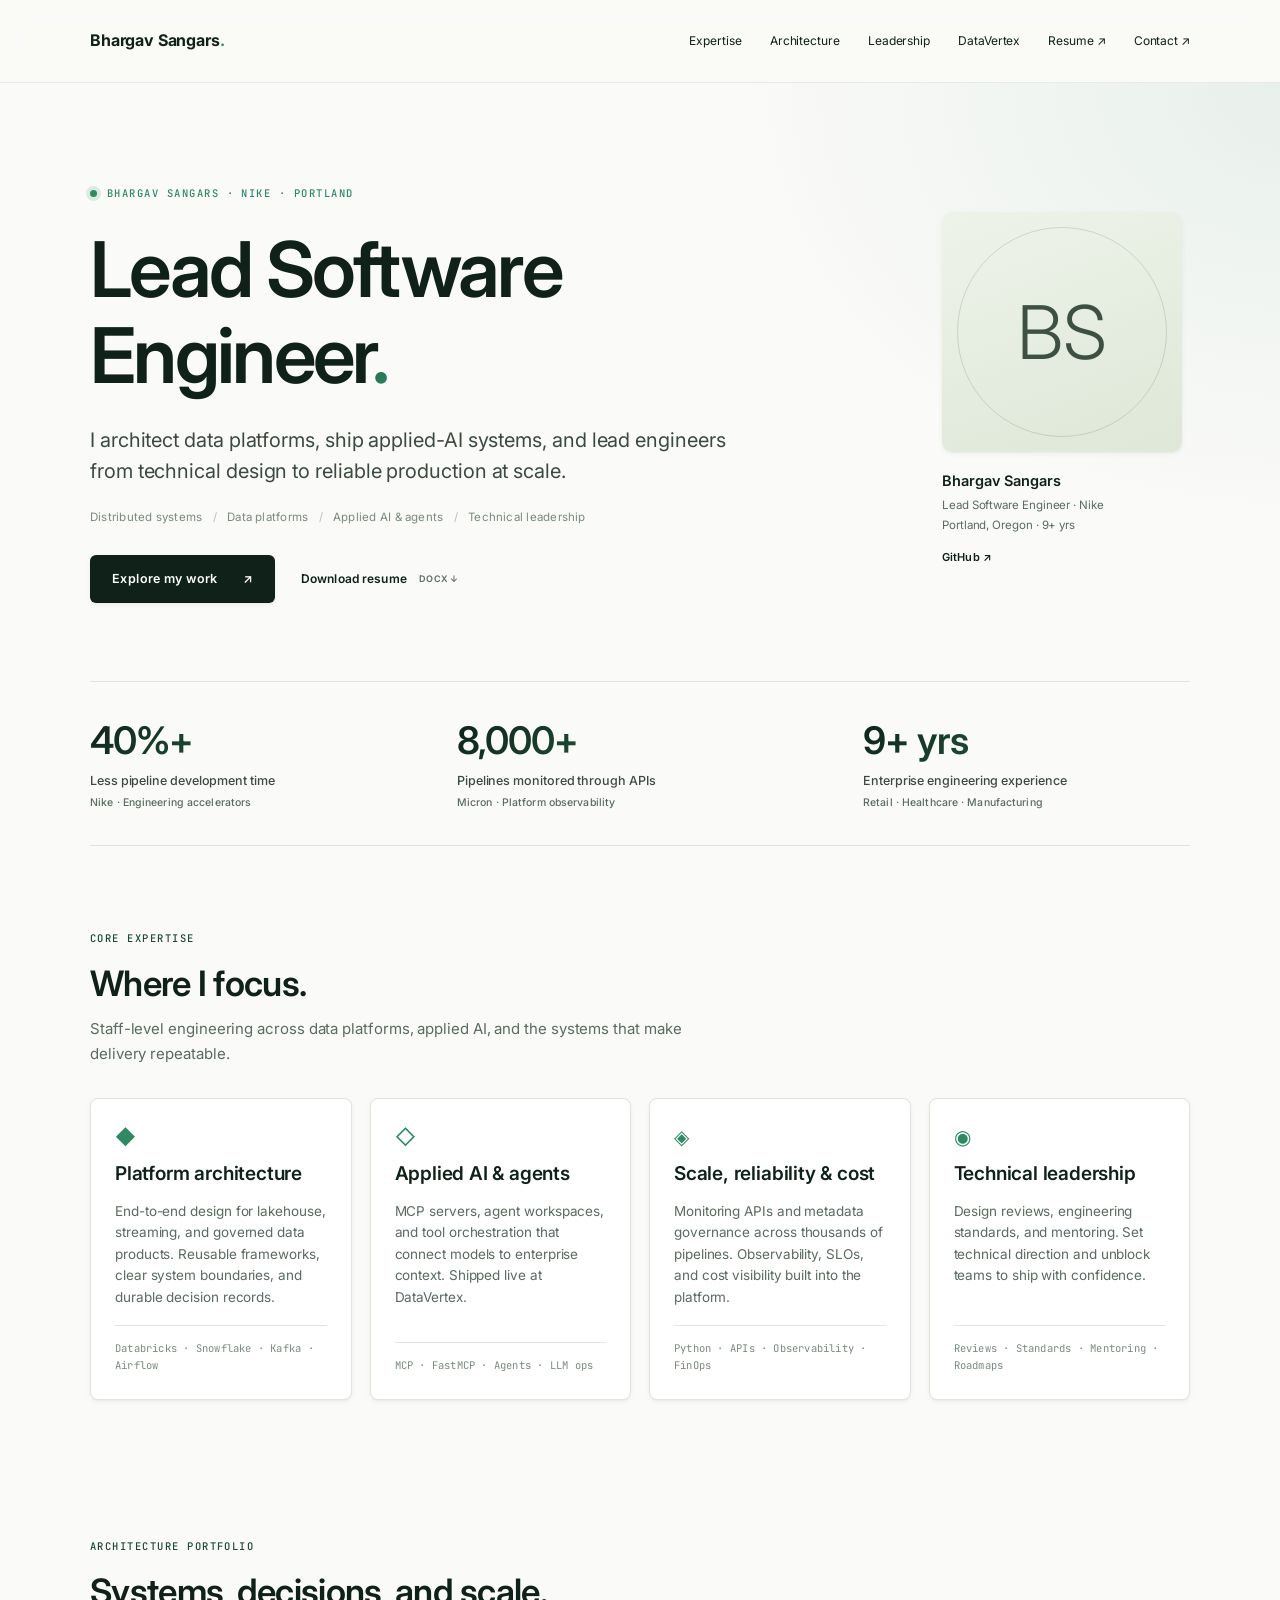
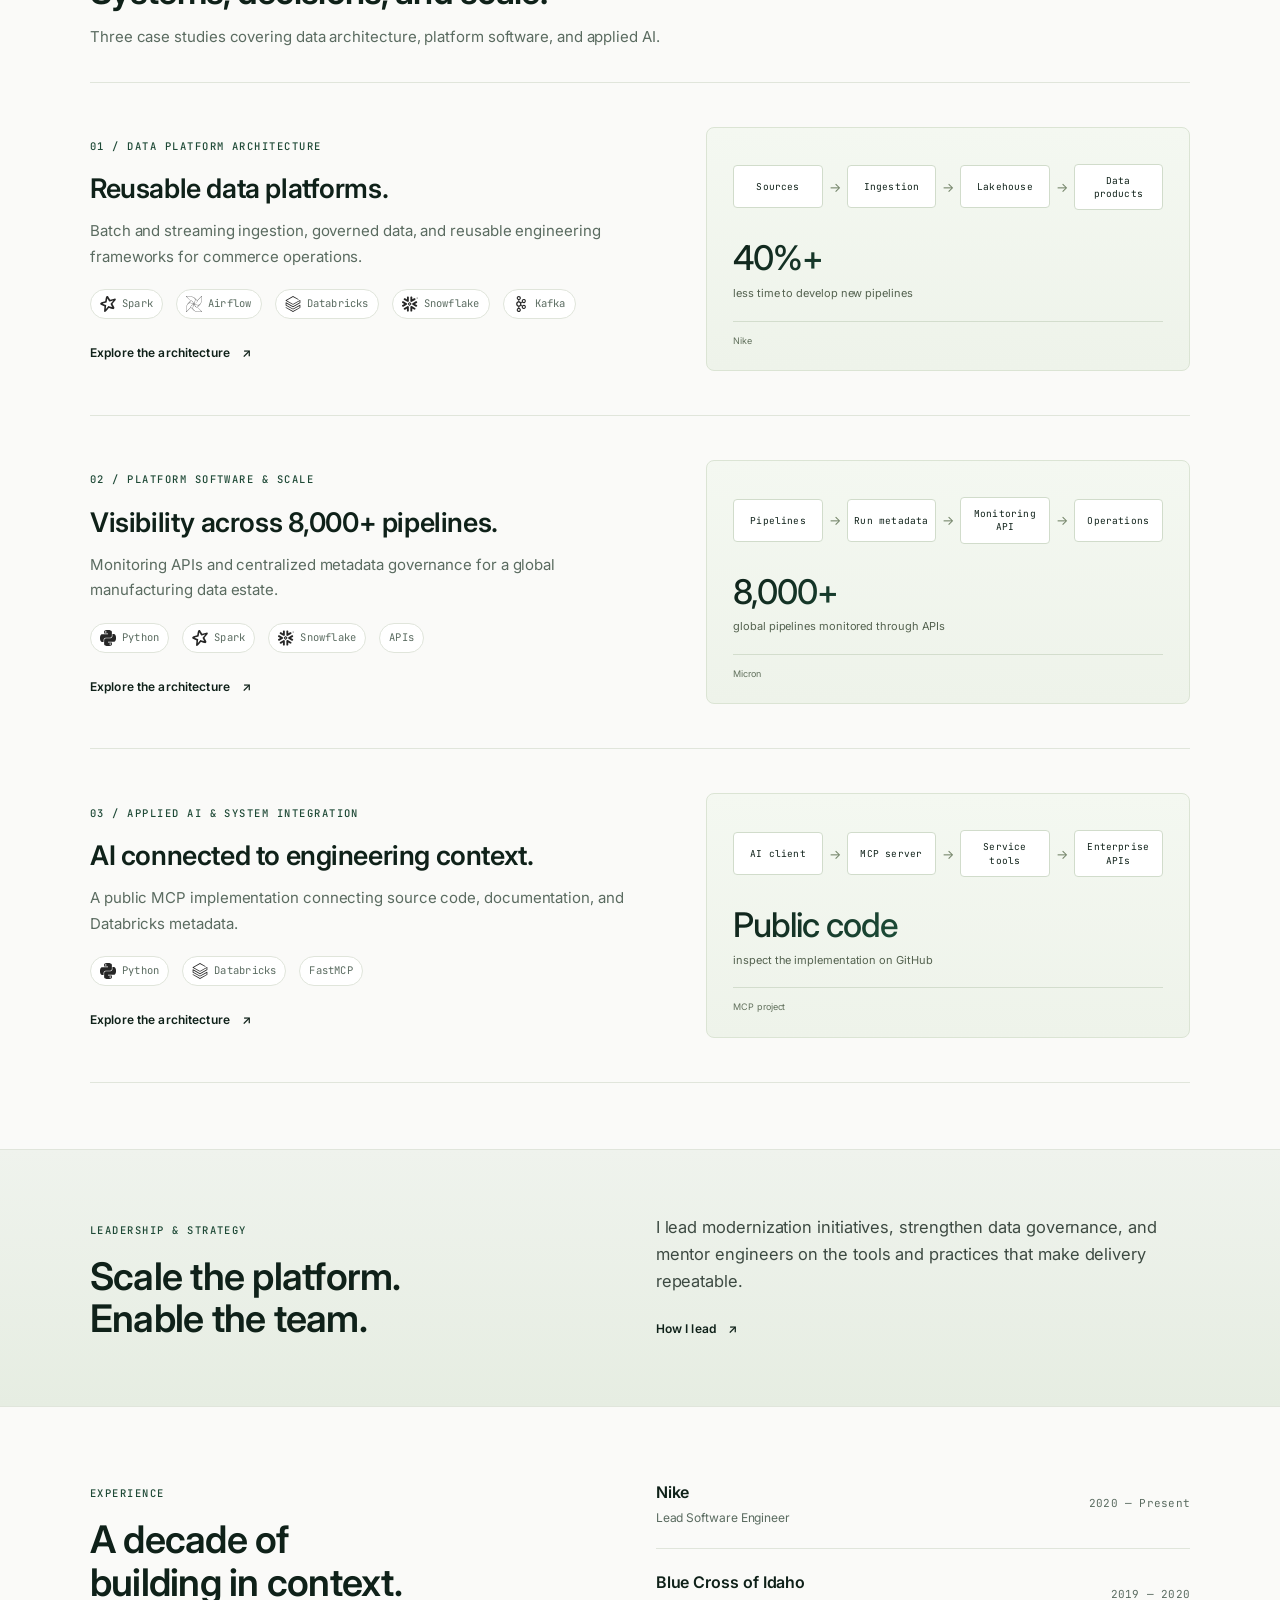
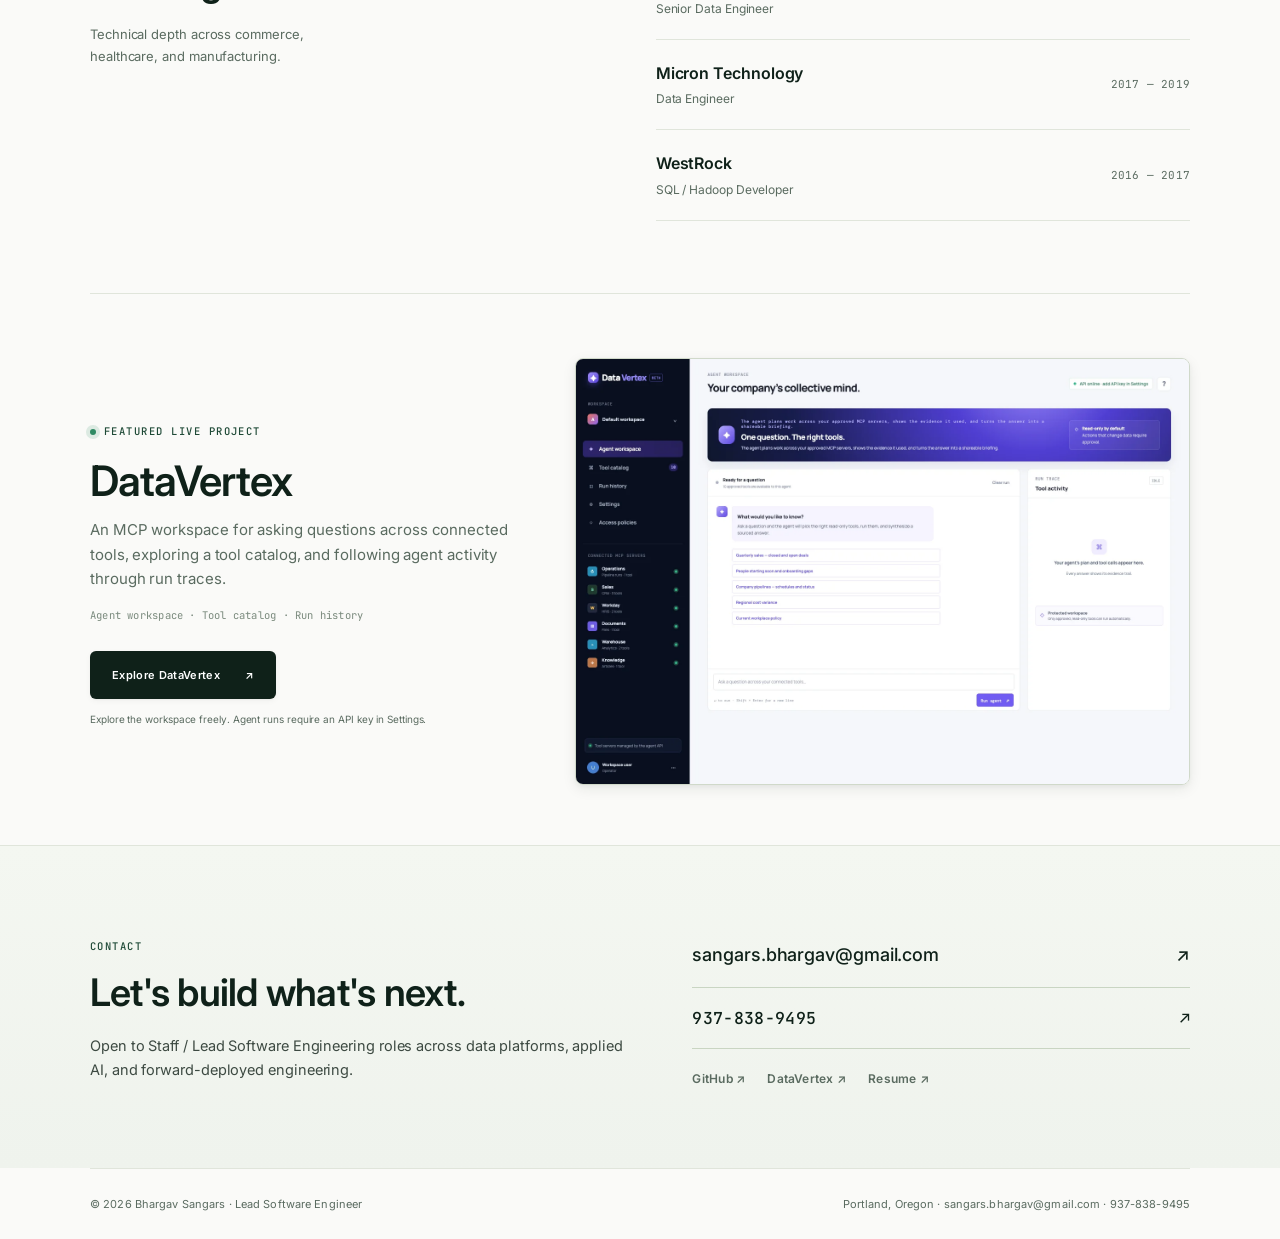
==== commit 31f78290: "Refresh portfolio for Lead Software Engineer positioning - Update title/role to Lead Software Engine" ====
--- a/index.html
+++ b/index.html
@@ -1,7 +1,242 @@
 <!doctype html>
-<html lang="en"><head><meta charset="utf-8"><meta name="viewport" content="width=device-width,initial-scale=1"><title>Lead Data Engineer | Bhargav Sangars</title><meta name="description" content="I scale enterprise data infrastructure and lead engineers from architecture to reliable production systems. Explore architecture, scaling, and technical leadership."><link rel="canonical" href="https://bsangars.github.io/"><meta name="theme-color" content="#fafaf8"><meta property="og:title" content="Lead Data Engineer | Bhargav Sangars"><meta property="og:description" content="I scale enterprise data infrastructure and lead engineers from architecture to reliable production systems. Explore architecture, scaling, and technical leadership."><meta property="og:type" content="website"><meta property="og:url" content="https://bsangars.github.io/"><meta property="og:image" content="https://bsangars.github.io/social-preview.png"><meta property="og:image:width" content="1200"><meta property="og:image:height" content="630"><meta property="og:image:alt" content="Bhargav Sangars. Lead Data Engineer. Scale the platform. Enable the team."><meta name="twitter:card" content="summary_large_image"><link rel="icon" href="favicon.svg" type="image/svg+xml"><link rel="stylesheet" href="styles.css"><script type="application/ld+json">{"@context": "https://schema.org", "@type": "Person", "name": "Bhargav Sangars", "jobTitle": "Lead Data Engineer", "url": "https://bsangars.github.io/", "sameAs": ["https://github.com/bsangars"], "worksFor": {"@type": "Organization", "name": "Nike"}}</script></head><body><a class="skip-link" href="#main">Skip to content</a><header><div class="container nav"><a class="brand" href="index.html">Bhargav Sangars<span aria-hidden="true">.</span></a><button class="menu-toggle" aria-expanded="false" aria-controls="navigation" type="button">Menu <span aria-hidden="true">+</span></button><nav id="navigation" aria-label="Main navigation"><a href="index.html#architecture">Architecture</a><a href="leadership.html">Leadership & strategy</a><a href="Bhargav-Sangars-Resume.docx" download>Resume ↗</a><a href="#contact">Contact ↗</a></nav></div></header><main id="main"><section class="hero container"><div class="hero-copy"><span class="eyebrow">BHARGAV SANGARS · NIKE</span><h1>Lead Data<br>Engineer<span class="accent">.</span></h1><p class="value-proposition">I scale enterprise data infrastructure and lead engineers from architecture to reliable production systems.</p><p class="hero-specialties">Data platforms <span> / </span> Forward-deployed engineering <span> / </span> Applied AI</p><div class="actions"><a class="button" href="#architecture">Explore my work <span aria-hidden="true">↗</span></a><a class="text-link" href="Bhargav-Sangars-Resume.docx" download>Download resume <span class="file-label">DOCX ↓</span></a></div></div><aside class="profile"><div class="portrait-fallback" role="img" aria-label="Bhargav Sangars initials; professional portrait to be added"><span>BS</span></div><div class="profile-caption"><strong>Bhargav Sangars</strong><span>Lead Data Engineer · Nike</span><span>Portland, Oregon</span></div><a class="text-link" href="https://github.com/bsangars">GitHub ↗</a></aside></section>
-<section class="container impact" aria-label="Experience and impact"><div><strong>40%+</strong><span>Less pipeline development time<small>Nike · Engineering accelerators</small></span></div><div><strong>8,000+</strong><span>Pipelines monitored through APIs<small>Micron · Platform observability</small></span></div><div><strong>9+ years</strong><span>Enterprise engineering experience<small>Retail · Healthcare · Manufacturing</small></span></div></section>
-<section class="live-project container" aria-labelledby="live-project-title"><div class="live-copy"><span class="eyebrow"><span class="live-dot" aria-hidden="true"></span>FEATURED LIVE PROJECT</span><h2 id="live-project-title">DataVertex</h2><p>An MCP workspace for asking questions across connected tools, exploring a tool catalog, and following agent activity through run traces.</p><div class="live-tags">Agent workspace · Tool catalog · Run history</div><a class="button" href="https://datavertex.onrender.com/" target="_blank" rel="noopener noreferrer">Explore DataVertex <span aria-hidden="true">↗</span><span class="sr-only"> (opens in a new tab)</span></a><p class="live-note">Explore the workspace freely. Agent runs require an API key in Settings.</p></div><a class="live-screenshot" href="https://datavertex.onrender.com/" target="_blank" rel="noopener noreferrer" aria-label="Open DataVertex live application in a new tab"><img src="assets/datavertex-preview.webp" alt="DataVertex application with agent conversation, tool activity trace, and MCP workspace navigation" width="1440" height="1000" loading="lazy"></a></section>
-<section class="section container" id="architecture"><div class="section-heading"><span class="eyebrow">ARCHITECTURE PORTFOLIO</span><h2>Systems, decisions, and scale.</h2><p>Three case studies covering data architecture, platform software, and applied AI.</p></div><article class="project-row"><div class="project-copy"><span class="eyebrow">01 / DATA PLATFORM ARCHITECTURE</span><h3><a href="data-platform.html">Reusable data platforms.</a></h3><p>Batch and streaming ingestion, governed data, and reusable engineering frameworks for commerce operations.</p><ul class="tech-stack" aria-label="Technology stack"><li><img src="assets/icons/apachespark.svg" width="18" height="18" alt="">Spark</li><li><img src="assets/icons/apacheairflow.svg" width="18" height="18" alt="">Airflow</li><li><img src="assets/icons/databricks.svg" width="18" height="18" alt="">Databricks</li><li><img src="assets/icons/snowflake.svg" width="18" height="18" alt="">Snowflake</li><li><img src="assets/icons/apachekafka.svg" width="18" height="18" alt="">Kafka</li></ul><a class="text-link" href="data-platform.html">Explore the architecture <span aria-hidden="true">↗</span></a></div><div class="project-proof"><div class="mini-flow" aria-label="High-level flow"><span>Sources</span><b aria-hidden="true">→</b><span>Ingestion</span><b aria-hidden="true">→</b><span>Lakehouse</span><b aria-hidden="true">→</b><span>Data products</span></div><div class="project-metric"><strong>40%+</strong><span>less time to develop new pipelines</span></div><span class="proof-origin">Nike</span></div></article><article class="project-row"><div class="project-copy"><span class="eyebrow">02 / PLATFORM SOFTWARE & SCALE</span><h3><a href="pipeline-observability.html">Visibility across 8,000+ pipelines.</a></h3><p>Monitoring APIs and centralized metadata governance for a global manufacturing data estate.</p><ul class="tech-stack" aria-label="Technology stack"><li><img src="assets/icons/python.svg" width="18" height="18" alt="">Python</li><li><img src="assets/icons/apachespark.svg" width="18" height="18" alt="">Spark</li><li><img src="assets/icons/snowflake.svg" width="18" height="18" alt="">Snowflake</li><li>APIs</li></ul><a class="text-link" href="pipeline-observability.html">Explore the architecture <span aria-hidden="true">↗</span></a></div><div class="project-proof"><div class="mini-flow" aria-label="High-level flow"><span>Pipelines</span><b aria-hidden="true">→</b><span>Run metadata</span><b aria-hidden="true">→</b><span>Monitoring API</span><b aria-hidden="true">→</b><span>Operations</span></div><div class="project-metric"><strong>8,000+</strong><span>global pipelines monitored through APIs</span></div><span class="proof-origin">Micron</span></div></article><article class="project-row"><div class="project-copy"><span class="eyebrow">03 / APPLIED AI & SYSTEM INTEGRATION</span><h3><a href="mcp-platform.html">AI connected to engineering context.</a></h3><p>A public MCP implementation connecting source code, documentation, and Databricks metadata.</p><ul class="tech-stack" aria-label="Technology stack"><li><img src="assets/icons/python.svg" width="18" height="18" alt="">Python</li><li><img src="assets/icons/databricks.svg" width="18" height="18" alt="">Databricks</li><li>FastMCP</li></ul><a class="text-link" href="mcp-platform.html">Explore the architecture <span aria-hidden="true">↗</span></a></div><div class="project-proof"><div class="mini-flow" aria-label="High-level flow"><span>AI client</span><b aria-hidden="true">→</b><span>MCP server</span><b aria-hidden="true">→</b><span>Service tools</span><b aria-hidden="true">→</b><span>Enterprise APIs</span></div><div class="project-metric"><strong>Public code</strong><span>inspect the implementation on GitHub</span></div><span class="proof-origin">MCP project</span></div></article></section>
-<section class="leadership-teaser"><div class="container teaser-grid"><div><span class="eyebrow">LEADERSHIP & STRATEGY</span><h2>Scale the platform.<br>Enable the team.</h2></div><div><p>I lead modernization initiatives, strengthen data governance, and mentor engineers on the tools and practices that make delivery repeatable.</p><a class="text-link" href="leadership.html">How I lead <span aria-hidden="true">↗</span></a></div></div></section>
-<section class="section container experience"><div><span class="eyebrow">EXPERIENCE</span><h2>A decade of<br>building in context.</h2><p>Technical depth across commerce,<br>healthcare, and manufacturing.</p></div><ol><li><div><strong>Nike</strong><span>Lead Data Engineer</span></div><time>2020 — Present</time></li><li><div><strong>Blue Cross of Idaho</strong><span>Senior Data Engineer</span></div><time>2019 — 2020</time></li><li><div><strong>Micron Technology</strong><span>Data Engineer</span></div><time>2017 — 2019</time></li><li><div><strong>WestRock</strong><span>SQL / Hadoop Developer</span></div><time>2016 — 2017</time></li></ol></section><section class="contact section" id="contact"><div class="container contact-grid"><div><span class="eyebrow">CONTACT</span><h2>Let’s build what’s next.</h2><p>Lead data engineering, forward-deployed engineering,<br>and software engineering for data and AI platforms.</p></div><div class="contact-links"><a class="email" href="mailto:sangars.bhargav@gmail.com">sangars.bhargav@gmail.com <span aria-hidden="true">↗</span></a><div><a href="https://github.com/bsangars">GitHub ↗</a><a href="https://datavertex.onrender.com/">DataVertex ↗</a><!-- LinkedIn link added once the profile URL is supplied. --><a href="Bhargav-Sangars-Resume.docx" download>Download resume ↗</a></div></div></div></section><footer><div class="container"><span>© <span id="year">2026</span> Bhargav Sangars</span><span>Portland, Oregon</span></div></footer></main><script src="script.js" defer></script></body></html>+<html lang="en">
+<head>
+<meta charset="utf-8">
+<meta name="viewport" content="width=device-width,initial-scale=1">
+<title>Lead Software Engineer | Bhargav Sangars</title>
+<meta name="description" content="Bhargav Sangars — Lead Software Engineer at Nike. I architect data platforms, ship applied-AI systems, and lead engineers from design to reliable production.">
+<link rel="canonical" href="https://bsangars.github.io/">
+<meta name="theme-color" content="#0f1f19">
+<meta property="og:title" content="Lead Software Engineer | Bhargav Sangars">
+<meta property="og:description" content="Bhargav Sangars — Lead Software Engineer at Nike. I architect data platforms, ship applied-AI systems, and lead engineers from design to reliable production.">
+<meta property="og:type" content="website">
+<meta property="og:url" content="https://bsangars.github.io/">
+<meta property="og:image" content="https://bsangars.github.io/social-preview.png">
+<meta property="og:image:width" content="1200">
+<meta property="og:image:height" content="630">
+<meta property="og:image:alt" content="Bhargav Sangars. Lead Software Engineer. Architecture, scale, applied AI.">
+<meta name="twitter:card" content="summary_large_image">
+<link rel="icon" href="favicon.svg" type="image/svg+xml">
+<link rel="preconnect" href="https://fonts.googleapis.com">
+<link rel="preconnect" href="https://fonts.gstatic.com" crossorigin>
+<link rel="stylesheet" href="https://fonts.googleapis.com/css2?family=Inter:wght@300;400;500;600;700&family=JetBrains+Mono:wght@400;500;600&display=swap">
+<link rel="stylesheet" href="styles.css">
+<script type="application/ld+json">{"@context":"https://schema.org","@type":"Person","name":"Bhargav Sangars","jobTitle":"Lead Software Engineer","url":"https://bsangars.github.io/","telephone":"+1-937-838-9495","sameAs":["https://github.com/bsangars"],"worksFor":{"@type":"Organization","name":"Nike"}}</script>
+</head>
+<body>
+<a class="skip-link" href="#main">Skip to content</a>
+<header>
+  <div class="container nav">
+    <a class="brand" href="index.html">Bhargav Sangars<span aria-hidden="true">.</span></a>
+    <button class="menu-toggle" aria-expanded="false" aria-controls="navigation" type="button">Menu <span aria-hidden="true">+</span></button>
+    <nav id="navigation" aria-label="Main navigation">
+      <a href="#expertise">Expertise</a>
+      <a href="#architecture">Architecture</a>
+      <a href="leadership.html">Leadership</a>
+      <a href="#live-project">DataVertex</a>
+      <a href="Bhargav-Sangars-Resume.docx" download>Resume ↗</a>
+      <a href="#contact">Contact ↗</a>
+    </nav>
+  </div>
+</header>
+<main id="main">
+
+  <section class="hero container">
+    <div class="hero-copy">
+      <span class="eyebrow"><span class="hero-dot" aria-hidden="true"></span>BHARGAV SANGARS · NIKE · PORTLAND</span>
+      <h1>Lead Software<br>Engineer<span class="accent">.</span></h1>
+      <p class="value-proposition">I architect data platforms, ship applied-AI systems, and lead engineers from technical design to reliable production at scale.</p>
+      <p class="hero-specialties">Distributed systems <span>/</span> Data platforms <span>/</span> Applied AI &amp; agents <span>/</span> Technical leadership</p>
+      <div class="actions">
+        <a class="button" href="#architecture">Explore my work <span aria-hidden="true">↗</span></a>
+        <a class="text-link" href="Bhargav-Sangars-Resume.docx" download>Download resume <span class="file-label">DOCX ↓</span></a>
+      </div>
+    </div>
+    <aside class="profile">
+      <div class="portrait-fallback" role="img" aria-label="Bhargav Sangars initials; professional portrait to be added">
+        <span>BS</span>
+      </div>
+      <div class="profile-caption">
+        <strong>Bhargav Sangars</strong>
+        <span>Lead Software Engineer · Nike</span>
+        <span>Portland, Oregon · 9+ yrs</span>
+      </div>
+      <a class="text-link profile-link" href="https://github.com/bsangars">GitHub ↗</a>
+    </aside>
+  </section>
+
+  <section class="container impact" aria-label="Experience and impact">
+    <div><strong>40%+</strong><span>Less pipeline development time<small>Nike · Engineering accelerators</small></span></div>
+    <div><strong>8,000+</strong><span>Pipelines monitored through APIs<small>Micron · Platform observability</small></span></div>
+    <div><strong>9+ yrs</strong><span>Enterprise engineering experience<small>Retail · Healthcare · Manufacturing</small></span></div>
+  </section>
+
+  <section class="expertise container section" id="expertise" aria-labelledby="expertise-title">
+    <div class="section-heading">
+      <span class="eyebrow">CORE EXPERTISE</span>
+      <h2 id="expertise-title">Where I focus.</h2>
+      <p>Staff-level engineering across data platforms, applied AI, and the systems that make delivery repeatable.</p>
+    </div>
+    <div class="expertise-grid">
+      <article class="expertise-card">
+        <span class="expertise-icon" aria-hidden="true">◆</span>
+        <h3>Platform architecture</h3>
+        <p>End-to-end design for lakehouse, streaming, and governed data products. Reusable frameworks, clear system boundaries, and durable decision records.</p>
+        <span class="expertise-tags">Databricks · Snowflake · Kafka · Airflow</span>
+      </article>
+      <article class="expertise-card">
+        <span class="expertise-icon" aria-hidden="true">◇</span>
+        <h3>Applied AI &amp; agents</h3>
+        <p>MCP servers, agent workspaces, and tool orchestration that connect models to enterprise context. Shipped live at DataVertex.</p>
+        <span class="expertise-tags">MCP · FastMCP · Agents · LLM ops</span>
+      </article>
+      <article class="expertise-card">
+        <span class="expertise-icon" aria-hidden="true">◈</span>
+        <h3>Scale, reliability &amp; cost</h3>
+        <p>Monitoring APIs and metadata governance across thousands of pipelines. Observability, SLOs, and cost visibility built into the platform.</p>
+        <span class="expertise-tags">Python · APIs · Observability · FinOps</span>
+      </article>
+      <article class="expertise-card">
+        <span class="expertise-icon" aria-hidden="true">◉</span>
+        <h3>Technical leadership</h3>
+        <p>Design reviews, engineering standards, and mentoring. Set technical direction and unblock teams to ship with confidence.</p>
+        <span class="expertise-tags">Reviews · Standards · Mentoring · Roadmaps</span>
+      </article>
+    </div>
+  </section>
+
+  <section class="section container" id="architecture">
+    <div class="section-heading">
+      <span class="eyebrow">ARCHITECTURE PORTFOLIO</span>
+      <h2>Systems, decisions, and scale.</h2>
+      <p>Three case studies covering data architecture, platform software, and applied AI.</p>
+    </div>
+    <article class="project-row">
+      <div class="project-copy">
+        <span class="eyebrow">01 / DATA PLATFORM ARCHITECTURE</span>
+        <h3><a href="data-platform.html">Reusable data platforms.</a></h3>
+        <p>Batch and streaming ingestion, governed data, and reusable engineering frameworks for commerce operations.</p>
+        <ul class="tech-stack" aria-label="Technology stack">
+          <li><img src="assets/icons/apachespark.svg" width="18" height="18" alt="">Spark</li>
+          <li><img src="assets/icons/apacheairflow.svg" width="18" height="18" alt="">Airflow</li>
+          <li><img src="assets/icons/databricks.svg" width="18" height="18" alt="">Databricks</li>
+          <li><img src="assets/icons/snowflake.svg" width="18" height="18" alt="">Snowflake</li>
+          <li><img src="assets/icons/apachekafka.svg" width="18" height="18" alt="">Kafka</li>
+        </ul>
+        <a class="text-link" href="data-platform.html">Explore the architecture <span aria-hidden="true">↗</span></a>
+      </div>
+      <div class="project-proof">
+        <div class="mini-flow" aria-label="High-level flow"><span>Sources</span><b aria-hidden="true">→</b><span>Ingestion</span><b aria-hidden="true">→</b><span>Lakehouse</span><b aria-hidden="true">→</b><span>Data products</span></div>
+        <div class="project-metric"><strong>40%+</strong><span>less time to develop new pipelines</span></div>
+        <span class="proof-origin">Nike</span>
+      </div>
+    </article>
+    <article class="project-row">
+      <div class="project-copy">
+        <span class="eyebrow">02 / PLATFORM SOFTWARE &amp; SCALE</span>
+        <h3><a href="pipeline-observability.html">Visibility across 8,000+ pipelines.</a></h3>
+        <p>Monitoring APIs and centralized metadata governance for a global manufacturing data estate.</p>
+        <ul class="tech-stack" aria-label="Technology stack">
+          <li><img src="assets/icons/python.svg" width="18" height="18" alt="">Python</li>
+          <li><img src="assets/icons/apachespark.svg" width="18" height="18" alt="">Spark</li>
+          <li><img src="assets/icons/snowflake.svg" width="18" height="18" alt="">Snowflake</li>
+          <li>APIs</li>
+        </ul>
+        <a class="text-link" href="pipeline-observability.html">Explore the architecture <span aria-hidden="true">↗</span></a>
+      </div>
+      <div class="project-proof">
+        <div class="mini-flow" aria-label="High-level flow"><span>Pipelines</span><b aria-hidden="true">→</b><span>Run metadata</span><b aria-hidden="true">→</b><span>Monitoring API</span><b aria-hidden="true">→</b><span>Operations</span></div>
+        <div class="project-metric"><strong>8,000+</strong><span>global pipelines monitored through APIs</span></div>
+        <span class="proof-origin">Micron</span>
+      </div>
+    </article>
+    <article class="project-row">
+      <div class="project-copy">
+        <span class="eyebrow">03 / APPLIED AI &amp; SYSTEM INTEGRATION</span>
+        <h3><a href="mcp-platform.html">AI connected to engineering context.</a></h3>
+        <p>A public MCP implementation connecting source code, documentation, and Databricks metadata.</p>
+        <ul class="tech-stack" aria-label="Technology stack">
+          <li><img src="assets/icons/python.svg" width="18" height="18" alt="">Python</li>
+          <li><img src="assets/icons/databricks.svg" width="18" height="18" alt="">Databricks</li>
+          <li>FastMCP</li>
+        </ul>
+        <a class="text-link" href="mcp-platform.html">Explore the architecture <span aria-hidden="true">↗</span></a>
+      </div>
+      <div class="project-proof">
+        <div class="mini-flow" aria-label="High-level flow"><span>AI client</span><b aria-hidden="true">→</b><span>MCP server</span><b aria-hidden="true">→</b><span>Service tools</span><b aria-hidden="true">→</b><span>Enterprise APIs</span></div>
+        <div class="project-metric"><strong>Public code</strong><span>inspect the implementation on GitHub</span></div>
+        <span class="proof-origin">MCP project</span>
+      </div>
+    </article>
+  </section>
+
+  <section class="leadership-teaser">
+    <div class="container teaser-grid">
+      <div>
+        <span class="eyebrow">LEADERSHIP &amp; STRATEGY</span>
+        <h2>Scale the platform.<br>Enable the team.</h2>
+      </div>
+      <div>
+        <p>I lead modernization initiatives, strengthen data governance, and mentor engineers on the tools and practices that make delivery repeatable.</p>
+        <a class="text-link" href="leadership.html">How I lead <span aria-hidden="true">↗</span></a>
+      </div>
+    </div>
+  </section>
+
+  <section class="section container experience">
+    <div>
+      <span class="eyebrow">EXPERIENCE</span>
+      <h2>A decade of<br>building in context.</h2>
+      <p>Technical depth across commerce,<br>healthcare, and manufacturing.</p>
+    </div>
+    <ol>
+      <li><div><strong>Nike</strong><span>Lead Software Engineer</span></div><time>2020 — Present</time></li>
+      <li><div><strong>Blue Cross of Idaho</strong><span>Senior Data Engineer</span></div><time>2019 — 2020</time></li>
+      <li><div><strong>Micron Technology</strong><span>Data Engineer</span></div><time>2017 — 2019</time></li>
+      <li><div><strong>WestRock</strong><span>SQL / Hadoop Developer</span></div><time>2016 — 2017</time></li>
+    </ol>
+  </section>
+
+  <section class="live-project container" id="live-project" aria-labelledby="live-project-title">
+    <div class="live-copy">
+      <span class="eyebrow"><span class="live-dot" aria-hidden="true"></span>FEATURED LIVE PROJECT</span>
+      <h2 id="live-project-title">DataVertex</h2>
+      <p>An MCP workspace for asking questions across connected tools, exploring a tool catalog, and following agent activity through run traces.</p>
+      <div class="live-tags">Agent workspace · Tool catalog · Run history</div>
+      <a class="button" href="https://datavertex.onrender.com/" target="_blank" rel="noopener noreferrer">Explore DataVertex <span aria-hidden="true">↗</span><span class="sr-only"> (opens in a new tab)</span></a>
+      <p class="live-note">Explore the workspace freely. Agent runs require an API key in Settings.</p>
+    </div>
+    <a class="live-screenshot" href="https://datavertex.onrender.com/" target="_blank" rel="noopener noreferrer" aria-label="Open DataVertex live application in a new tab">
+      <img src="assets/datavertex-preview.webp" alt="DataVertex application with agent conversation, tool activity trace, and MCP workspace navigation" width="1440" height="1000" loading="lazy">
+    </a>
+  </section>
+
+  <section class="contact section" id="contact">
+    <div class="container contact-grid">
+      <div>
+        <span class="eyebrow">CONTACT</span>
+        <h2>Let's build what's next.</h2>
+        <p>Open to Staff / Lead Software Engineering roles across data platforms, applied AI, and forward-deployed engineering.</p>
+      </div>
+      <div class="contact-links">
+        <a class="email" href="mailto:sangars.bhargav@gmail.com">sangars.bhargav@gmail.com <span aria-hidden="true">↗</span></a>
+        <a class="phone" href="tel:+19378389495">937-838-9495 <span aria-hidden="true">↗</span></a>
+        <div class="social-links">
+          <a href="https://github.com/bsangars">GitHub ↗</a>
+          <a href="https://datavertex.onrender.com/" target="_blank" rel="noopener noreferrer">DataVertex ↗</a>
+          <a href="Bhargav-Sangars-Resume.docx" download>Resume ↗</a>
+        </div>
+      </div>
+    </div>
+  </section>
+
+  <footer>
+    <div class="container">
+      <span>© <span id="year">2026</span> Bhargav Sangars · Lead Software Engineer</span>
+      <span>Portland, Oregon · sangars.bhargav@gmail.com · 937-838-9495</span>
+    </div>
+  </footer>
+</main>
+<script src="script.js" defer></script>
+</body>
+</html>
--- a/styles.css
+++ b/styles.css
@@ -7,3 +7,381 @@
 .live-project{display:grid;grid-template-columns:.85fr 1.2fr;gap:50px;align-items:center;padding:44px 0 5px}.live-project h2{font-size:34px;margin:14px 0}.live-copy p{font-size:14px;max-width:440px}.live-tags{font-size:10px;color:var(--muted);margin:0 0 20px}.live-copy .button{font-size:11px}.live-dot{display:inline-block;width:6px;height:6px;background:var(--accent);border-radius:50%;margin-right:8px}.live-screenshot{display:block;border:1px solid #d0d9ca;border-radius:4px;overflow:hidden;line-height:0}.live-screenshot img{width:100%;height:auto;display:block}.sr-only{position:absolute;width:1px;height:1px;margin:-1px;padding:0;overflow:hidden;clip:rect(0,0,0,0);white-space:nowrap;border:0}@media(max-width:760px){.live-project{grid-template-columns:1fr;gap:25px;padding-top:35px}.live-copy p{max-width:600px}}
 .live-copy .live-note{font-size:10px;margin:12px 0 0;line-height:1.6}
 @media(max-width:520px){.diagram-scroll img{min-width:0;width:100%;height:auto}}
+
+/* === Staff-engineer polish · Sep 2026 === */
+
+:root{
+  --ink:#0f2119;
+  --muted:#5a6b60;
+  --accent:#1f4a37;
+  --accent-2:#2f8a63;
+  --line:#e0e5db;
+  --wash:#eff3ed;
+  --card:#ffffff;
+  --card-hover:#f6f9f4;
+  --shadow-sm:0 1px 2px rgba(15,33,25,.04),0 2px 6px rgba(15,33,25,.04);
+  --shadow-md:0 4px 14px rgba(15,33,25,.08),0 2px 4px rgba(15,33,25,.04);
+  --radius:8px;
+}
+
+body{
+  font-family:'Inter',-apple-system,BlinkMacSystemFont,'Segoe UI',Roboto,Helvetica,Arial,sans-serif;
+  font-size:15.5px;
+  line-height:1.7;
+  letter-spacing:-0.005em;
+}
+
+h1,h2,h3,h4{font-family:'Inter',-apple-system,BlinkMacSystemFont,'Segoe UI',Roboto,Helvetica,Arial,sans-serif;font-weight:600}
+h1{letter-spacing:-0.035em;font-weight:600}
+h2{letter-spacing:-0.02em;font-weight:600}
+h3{letter-spacing:-0.015em;font-weight:600}
+
+.eyebrow{
+  font-family:'JetBrains Mono','SF Mono',Menlo,monospace;
+  font-size:10.5px;
+  letter-spacing:0.14em;
+  font-weight:500;
+  display:inline-flex;
+  align-items:center;
+  gap:0;
+}
+
+header{
+  background:rgba(250,250,248,.88);
+  backdrop-filter:saturate(160%) blur(14px);
+  -webkit-backdrop-filter:saturate(160%) blur(14px);
+  border-bottom:1px solid rgba(224,229,219,.7);
+}
+.brand{font-weight:700;letter-spacing:-0.01em}
+.brand>span{color:var(--accent-2)}
+nav a{position:relative;transition:color .2s ease}
+nav a:not([aria-current=page]):hover{text-decoration:none;color:var(--accent)}
+nav a:not([aria-current=page]):hover::after{transform:scaleX(1)}
+nav a::after{content:'';position:absolute;left:0;right:0;bottom:-6px;height:1px;background:var(--accent);transform:scaleX(0);transform-origin:left;transition:transform .25s ease}
+
+.hero{padding-block:96px 78px;position:relative}
+.hero::before{
+  content:'';
+  position:absolute;
+  inset:0 -10% auto auto;
+  height:520px;
+  width:60%;
+  background:radial-gradient(ellipse at top right,rgba(47,138,99,.09),transparent 60%);
+  pointer-events:none;
+  z-index:-1;
+}
+.hero .eyebrow{color:var(--accent-2)}
+.hero-dot{
+  display:inline-block;
+  width:7px;height:7px;
+  background:var(--accent-2);
+  border-radius:50%;
+  margin-right:10px;
+  box-shadow:0 0 0 4px rgba(47,138,99,.15);
+  animation:pulse 2.4s ease-in-out infinite;
+}
+@keyframes pulse{0%,100%{box-shadow:0 0 0 4px rgba(47,138,99,.15)}50%{box-shadow:0 0 0 8px rgba(47,138,99,0)}}
+h1{font-size:clamp(48px,6vw,80px);margin:22px 0 26px}
+.hero .accent{
+  background:linear-gradient(135deg,var(--accent),var(--accent-2));
+  -webkit-background-clip:text;background-clip:text;-webkit-text-fill-color:transparent;
+}
+.value-proposition{font-size:20px;line-height:1.55;color:#3b4a41;max-width:640px}
+.hero-specialties{font-size:11.5px;color:#7a8a7d;letter-spacing:0.02em}
+.hero-specialties span{color:#b5c1b3}
+
+.button{
+  border-radius:6px;
+  padding:12px 22px;
+  min-height:48px;
+  font-size:12.5px;
+  letter-spacing:0.03em;
+  font-weight:600;
+  background:var(--ink);
+  box-shadow:var(--shadow-sm);
+  transition:transform .2s ease,box-shadow .2s ease,background .2s ease;
+}
+.button:hover{background:var(--accent);transform:translateY(-1px);box-shadow:var(--shadow-md);text-decoration:none}
+.text-link{font-weight:600;letter-spacing:0.01em;transition:color .2s ease,gap .2s ease}
+.text-link:hover{color:var(--accent);text-decoration:none;gap:16px}
+
+.profile{padding-left:22px}
+.portrait-fallback{
+  height:240px;width:240px;
+  background:linear-gradient(160deg,#eef3e9,#dee7d8);
+  border-radius:10px;
+  box-shadow:var(--shadow-sm);
+}
+.portrait-fallback span{font-family:'Inter',serif;font-weight:300;font-size:74px;color:#3d5041}
+.portrait-fallback:after{border:1px solid rgba(60,82,68,.18)}
+.profile-caption strong{font-size:14.5px;font-weight:600}
+.profile-caption{font-size:11.5px}
+
+.impact{
+  border-block:1px solid var(--line);
+  padding-block:34px;
+  gap:40px;
+}
+.impact strong{
+  font-size:38px;
+  font-weight:600;
+  letter-spacing:-0.028em;
+  color:var(--ink);
+  background:linear-gradient(135deg,var(--ink),var(--accent-2));
+  -webkit-background-clip:text;background-clip:text;-webkit-text-fill-color:transparent;
+}
+.impact>div>span{font-size:12.5px;color:#3d4a42;font-weight:500}
+.impact small{font-size:10.5px;color:var(--muted);margin-top:2px;letter-spacing:0.01em}
+
+.expertise{padding-block:78px 66px}
+.expertise-grid{
+  display:grid;
+  grid-template-columns:repeat(4,1fr);
+  gap:18px;
+  margin-top:14px;
+}
+.expertise-card{
+  background:var(--card);
+  border:1px solid var(--line);
+  border-radius:var(--radius);
+  padding:28px 24px 24px;
+  box-shadow:var(--shadow-sm);
+  transition:transform .25s ease,box-shadow .25s ease,border-color .25s ease,background .25s ease;
+  display:flex;
+  flex-direction:column;
+  gap:10px;
+  min-height:100%;
+}
+.expertise-card:hover{
+  transform:translateY(-3px);
+  box-shadow:var(--shadow-md);
+  border-color:#c9d5c2;
+  background:var(--card-hover);
+}
+.expertise-icon{
+  font-size:20px;
+  color:var(--accent-2);
+  line-height:1;
+  margin-bottom:6px;
+  font-weight:400;
+}
+.expertise-card h3{
+  font-size:19px;
+  margin:0 0 6px;
+  letter-spacing:-0.01em;
+  color:var(--ink);
+}
+.expertise-card p{
+  font-size:13.5px;
+  line-height:1.6;
+  color:var(--muted);
+  margin:0;
+  flex-grow:1;
+}
+.expertise-tags{
+  font-family:'JetBrains Mono','SF Mono',Menlo,monospace;
+  font-size:10.5px;
+  letter-spacing:0.02em;
+  color:#7a8a7d;
+  padding-top:14px;
+  margin-top:6px;
+  border-top:1px solid var(--line);
+  display:block;
+}
+
+.section-heading h2{margin-bottom:14px}
+.section-heading>p{font-size:15px;color:var(--muted);max-width:620px;line-height:1.65}
+
+.project-row{
+  border-top:1px solid var(--line);
+  padding:44px 0;
+  transition:background .2s ease;
+}
+.project-row:hover .project-proof{
+  border-color:#c3d1bb;
+  box-shadow:var(--shadow-md);
+}
+.project-copy h3 a{transition:color .2s ease}
+.project-copy h3 a:hover{color:var(--accent);text-decoration:none}
+.project-copy>p{font-size:15px;line-height:1.7;color:var(--muted);max-width:540px}
+.project-proof{
+  background:linear-gradient(180deg,#f4f8f1,#eef3ea);
+  border:1px solid #dbe4d4;
+  border-radius:var(--radius);
+  padding:30px 26px 22px;
+  transition:border-color .25s ease,box-shadow .25s ease;
+}
+.project-metric strong{
+  background:linear-gradient(135deg,var(--ink),var(--accent-2));
+  -webkit-background-clip:text;background-clip:text;-webkit-text-fill-color:transparent;
+  font-size:34px;
+}
+.mini-flow>span{
+  font-family:'JetBrains Mono','SF Mono',Menlo,monospace;
+  font-size:9.5px;
+  letter-spacing:0.02em;
+  background:#fff;
+  border:1px solid #d1dccb;
+  border-radius:4px;
+}
+
+.tech-stack li{
+  font-family:'JetBrains Mono','SF Mono',Menlo,monospace;
+  font-size:10.5px;
+  letter-spacing:0.02em;
+  color:#5a6b60;
+  padding:5px 9px;
+  background:#fff;
+  border:1px solid var(--line);
+  border-radius:20px;
+}
+.tech-stack img{opacity:.85}
+
+.leadership-teaser{
+  background:linear-gradient(180deg,#eff3ed,#e6ede2);
+  border-block:1px solid var(--line);
+  padding-block:64px;
+}
+.teaser-grid h2{font-size:38px;letter-spacing:-0.02em;color:var(--ink)}
+.teaser-grid p{font-size:16.5px;color:#3d4a42;line-height:1.65}
+
+.experience{padding-block:72px}
+.experience h2{font-size:38px;letter-spacing:-0.02em}
+.experience li{padding:20px 0;border-bottom:1px solid var(--line);transition:padding-left .2s ease}
+.experience li:hover{padding-left:6px}
+.experience li strong{font-size:16px;font-weight:600;color:var(--ink)}
+.experience li span{font-size:12px;color:var(--muted);margin-top:2px}
+.experience time{
+  font-family:'JetBrains Mono','SF Mono',Menlo,monospace;
+  font-size:11px;
+  letter-spacing:0.02em;
+  color:var(--muted);
+}
+
+.live-project{
+  padding:64px 0 60px;
+  border-top:1px solid var(--line);
+}
+.live-project h2{font-size:42px;letter-spacing:-0.025em}
+.live-copy p{font-size:15px;line-height:1.65;color:var(--muted);max-width:460px}
+.live-tags{
+  font-family:'JetBrains Mono','SF Mono',Menlo,monospace;
+  font-size:10.5px;
+  letter-spacing:0.02em;
+  color:#7a8a7d;
+  margin:0 0 26px;
+}
+.live-dot{
+  background:var(--accent-2);
+  box-shadow:0 0 0 4px rgba(47,138,99,.15);
+  animation:pulse 2.4s ease-in-out infinite;
+}
+.live-screenshot{
+  border:1px solid #d0d9ca;
+  border-radius:var(--radius);
+  box-shadow:var(--shadow-md);
+  transition:transform .3s ease,box-shadow .3s ease;
+}
+.live-screenshot:hover{
+  transform:translateY(-3px);
+  box-shadow:0 12px 30px rgba(15,33,25,.14),0 4px 8px rgba(15,33,25,.06);
+}
+
+.contact{
+  background:linear-gradient(180deg,#f4f7f1,#eff3ed);
+  border-top:1px solid var(--line);
+  padding-block:78px;
+}
+.contact h2{font-size:38px;letter-spacing:-0.02em;color:var(--ink)}
+.contact p{font-size:14.5px;color:#3d4a42;line-height:1.65}
+.contact-links{display:flex;flex-direction:column;gap:0}
+.contact-links .email,
+.contact-links .phone{
+  font-size:18px;
+  font-weight:500;
+  color:var(--ink);
+  display:flex;
+  align-items:center;
+  justify-content:space-between;
+  gap:10px;
+  border-bottom:1px solid #c9d5c2;
+  padding:16px 0;
+  transition:color .2s ease,padding-left .2s ease;
+  letter-spacing:-0.005em;
+}
+.contact-links .email:hover,
+.contact-links .phone:hover{
+  color:var(--accent);
+  text-decoration:none;
+  padding-left:4px;
+}
+.contact-links .phone{
+  font-family:'JetBrains Mono','SF Mono',Menlo,monospace;
+  font-size:16.5px;
+  letter-spacing:0.02em;
+}
+.contact-links .social-links{
+  display:flex;
+  flex-wrap:wrap;
+  gap:22px;
+  margin-top:20px;
+  font-size:12px;
+  font-weight:600;
+  letter-spacing:0.02em;
+}
+.contact-links .social-links a{
+  color:var(--muted);
+  transition:color .2s ease;
+}
+.contact-links .social-links a:hover{
+  color:var(--accent);
+  text-decoration:none;
+}
+
+footer>.container{
+  border-top:1px solid var(--line);
+  padding-block:26px;
+  font-size:11px;
+  color:var(--muted);
+  letter-spacing:0.01em;
+}
+
+/* Reveal on scroll (progressive; falls back gracefully) */
+@media (prefers-reduced-motion: no-preference){
+  .expertise-card,
+  .project-row,
+  .live-project,
+  .impact>div{
+    animation:fadeUp .7s ease both;
+    animation-timeline:view();
+    animation-range:entry 0% cover 30%;
+  }
+}
+@keyframes fadeUp{
+  from{opacity:0;transform:translateY(16px)}
+  to{opacity:1;transform:translateY(0)}
+}
+
+@media(max-width:1000px){
+  .expertise-grid{grid-template-columns:repeat(2,1fr);gap:16px}
+  .impact{gap:30px}
+}
+@media(max-width:760px){
+  .hero{padding-block:56px 44px}
+  h1{font-size:52px;letter-spacing:-0.03em}
+  .value-proposition{font-size:17.5px}
+  .expertise{padding-block:52px 44px}
+  .expertise-grid{grid-template-columns:1fr;gap:14px}
+  .expertise-card{padding:22px 20px}
+  .live-project h2{font-size:32px}
+  .contact{padding-block:56px}
+  .contact h2{font-size:30px}
+  .contact-links .email,.contact-links .phone{font-size:16px}
+  .teaser-grid h2,.experience h2,.contact h2{font-size:30px}
+  footer>.container{flex-wrap:wrap;font-size:10.5px}
+}
+@media(max-width:520px){
+  h1{font-size:46px}
+  .impact strong{font-size:32px}
+  .live-project h2{font-size:28px}
+}
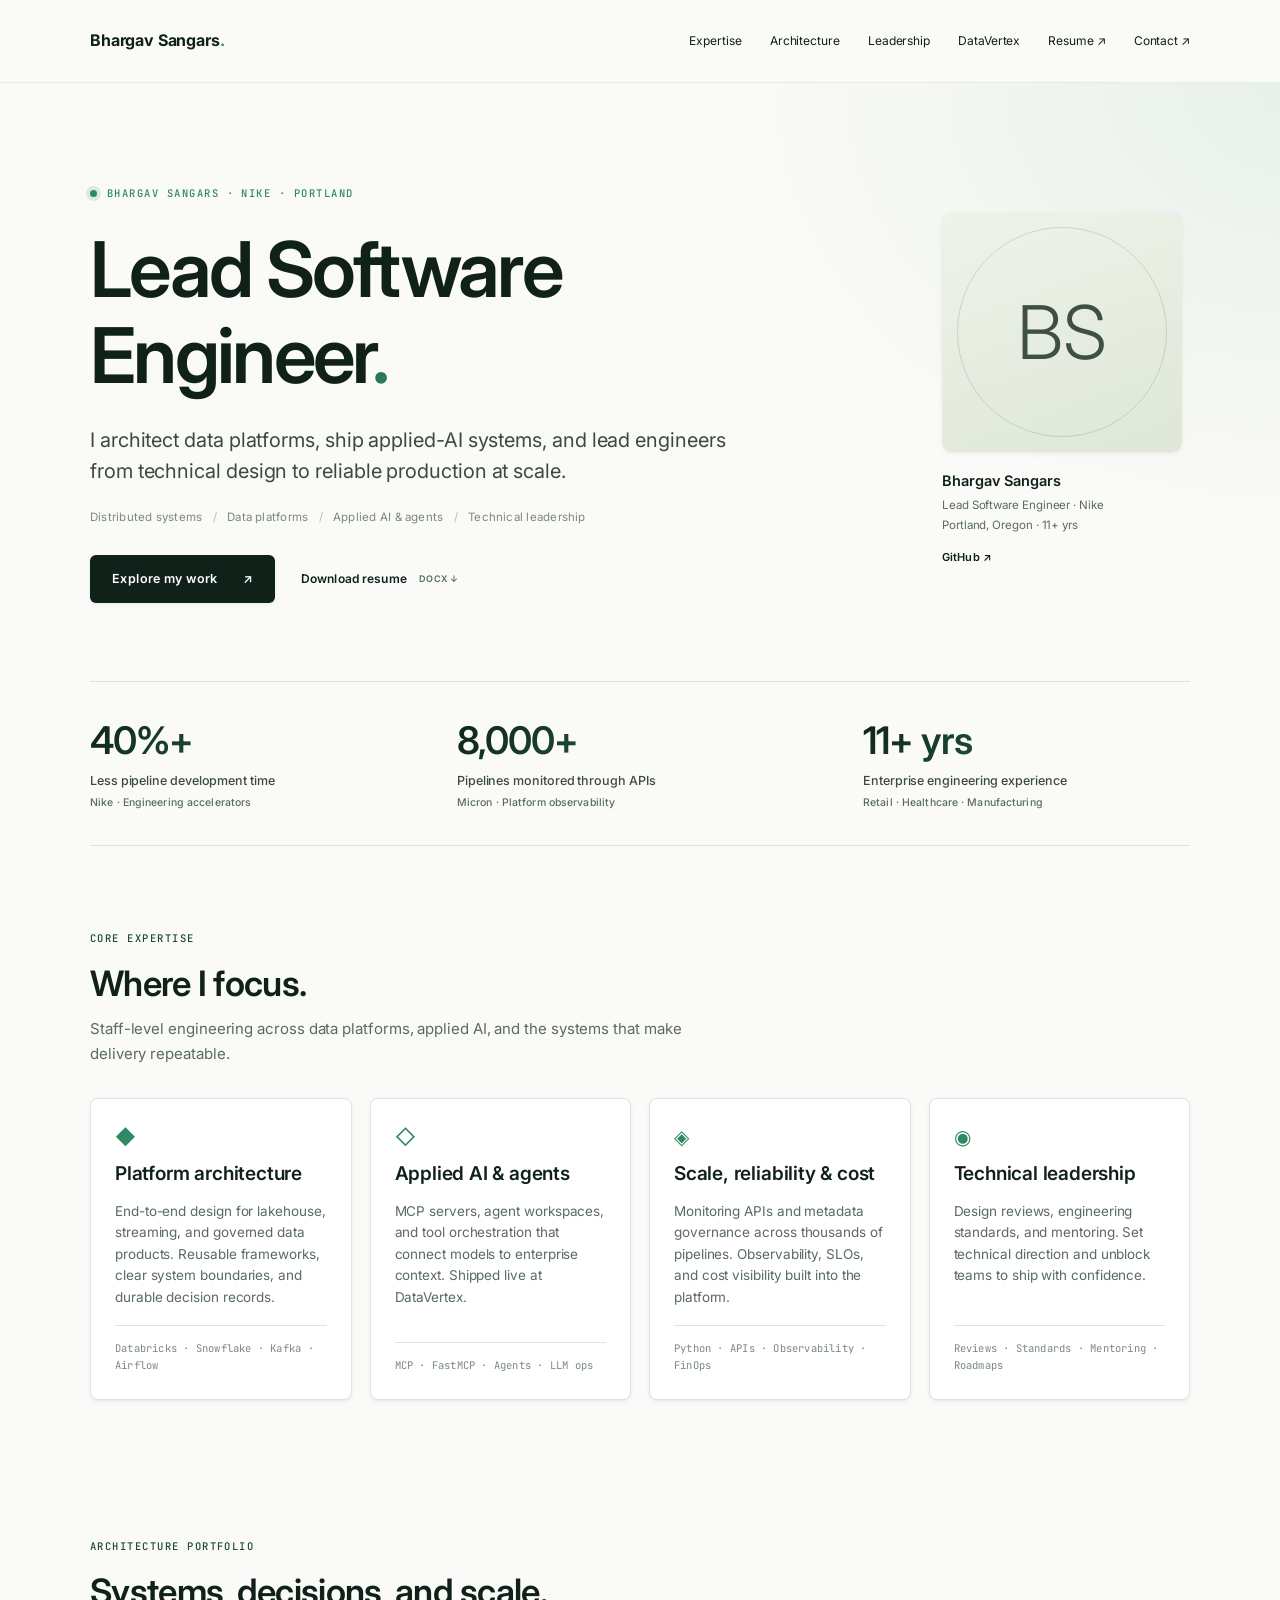
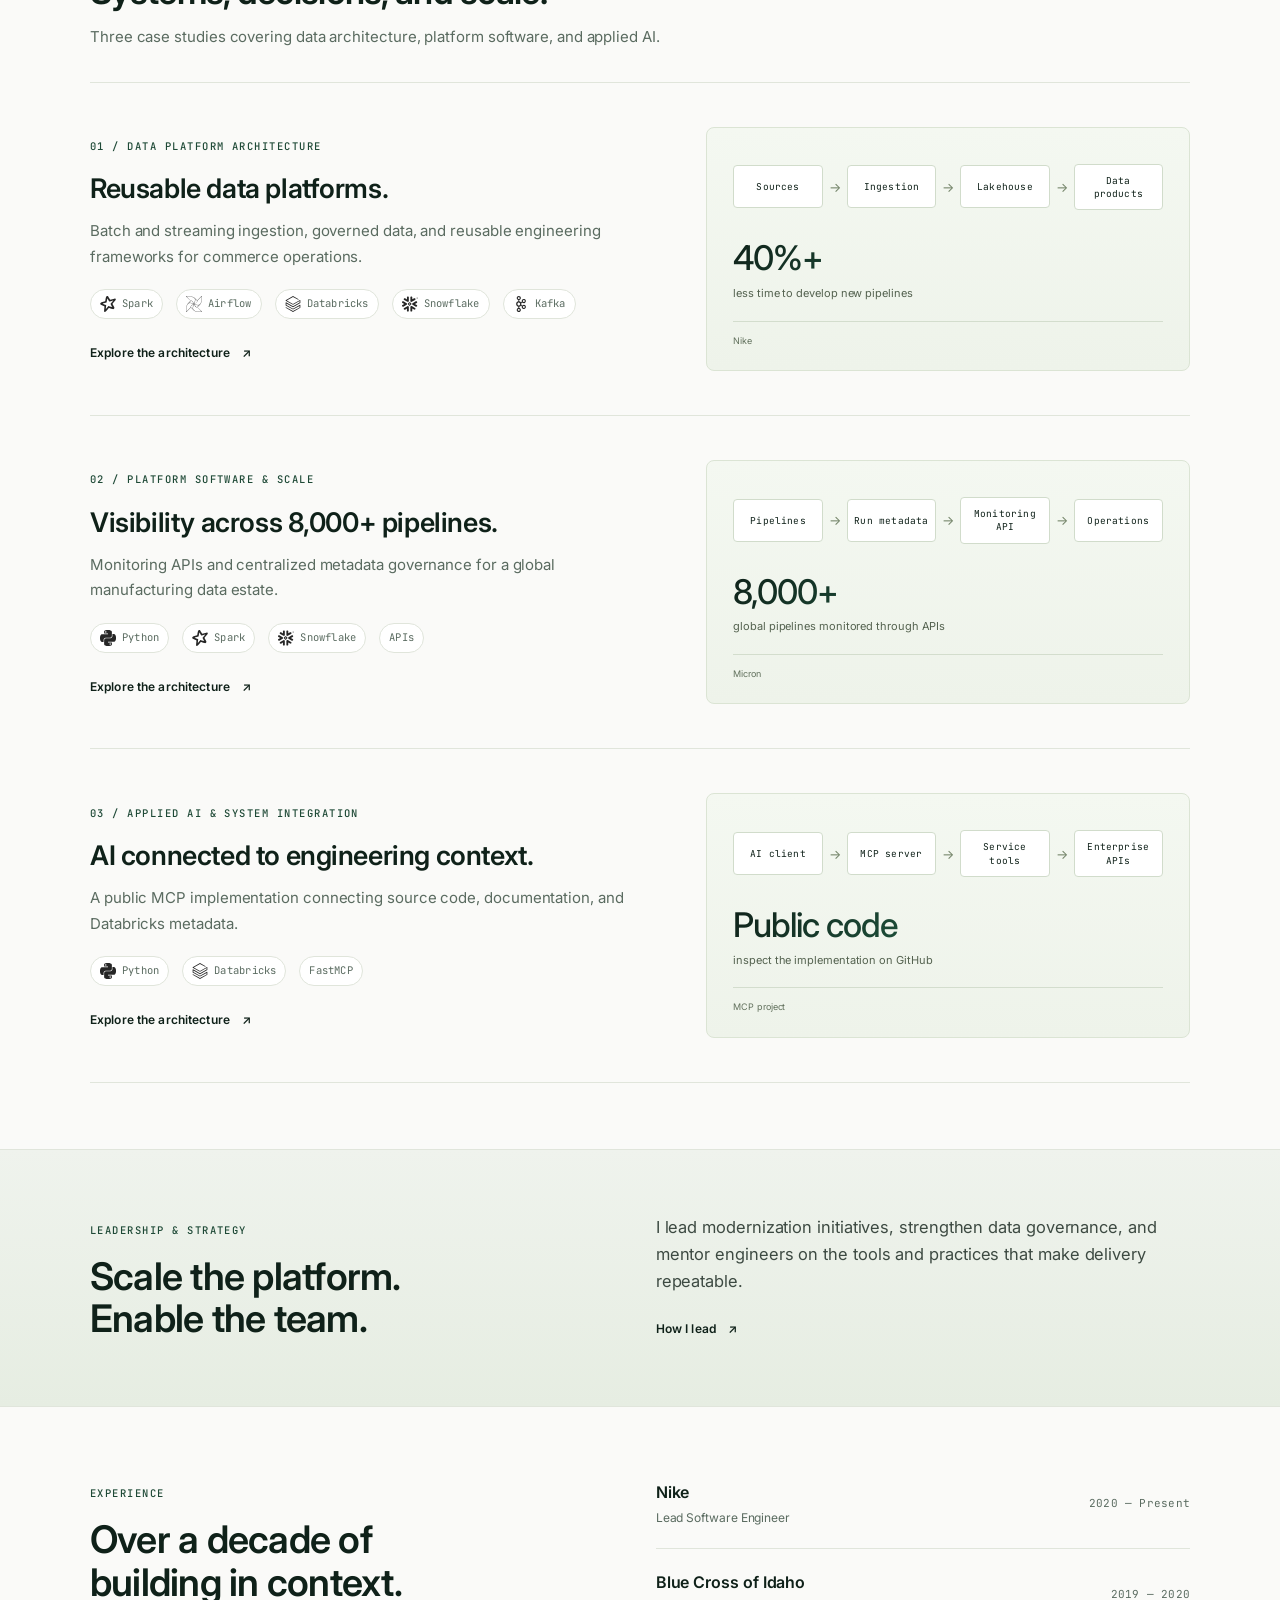
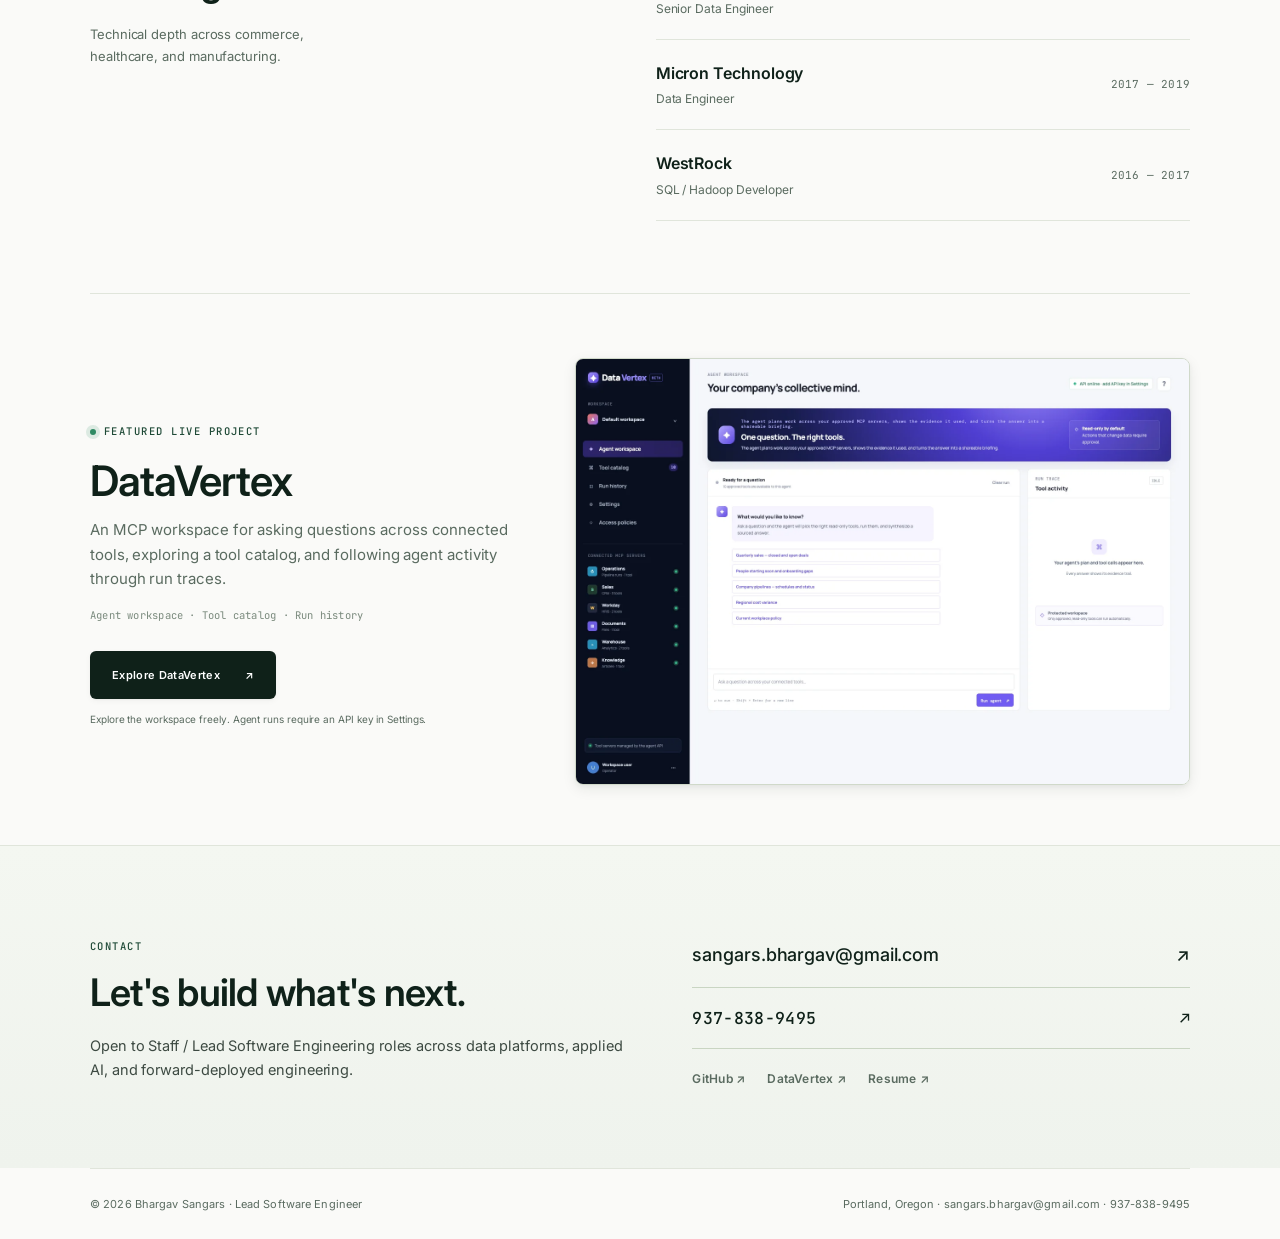
==== commit c8254c25: "Update experience to 11+ years" ====
--- a/index.html
+++ b/index.html
@@ -59,7 +59,7 @@
       <div class="profile-caption">
         <strong>Bhargav Sangars</strong>
         <span>Lead Software Engineer · Nike</span>
-        <span>Portland, Oregon · 9+ yrs</span>
+        <span>Portland, Oregon · 11+ yrs</span>
       </div>
       <a class="text-link profile-link" href="https://github.com/bsangars">GitHub ↗</a>
     </aside>
@@ -68,7 +68,7 @@
   <section class="container impact" aria-label="Experience and impact">
     <div><strong>40%+</strong><span>Less pipeline development time<small>Nike · Engineering accelerators</small></span></div>
     <div><strong>8,000+</strong><span>Pipelines monitored through APIs<small>Micron · Platform observability</small></span></div>
-    <div><strong>9+ yrs</strong><span>Enterprise engineering experience<small>Retail · Healthcare · Manufacturing</small></span></div>
+    <div><strong>11+ yrs</strong><span>Enterprise engineering experience<small>Retail · Healthcare · Manufacturing</small></span></div>
   </section>
 
   <section class="expertise container section" id="expertise" aria-labelledby="expertise-title">
@@ -186,7 +186,7 @@
   <section class="section container experience">
     <div>
       <span class="eyebrow">EXPERIENCE</span>
-      <h2>A decade of<br>building in context.</h2>
+      <h2>Over a decade of<br>building in context.</h2>
       <p>Technical depth across commerce,<br>healthcare, and manufacturing.</p>
     </div>
     <ol>
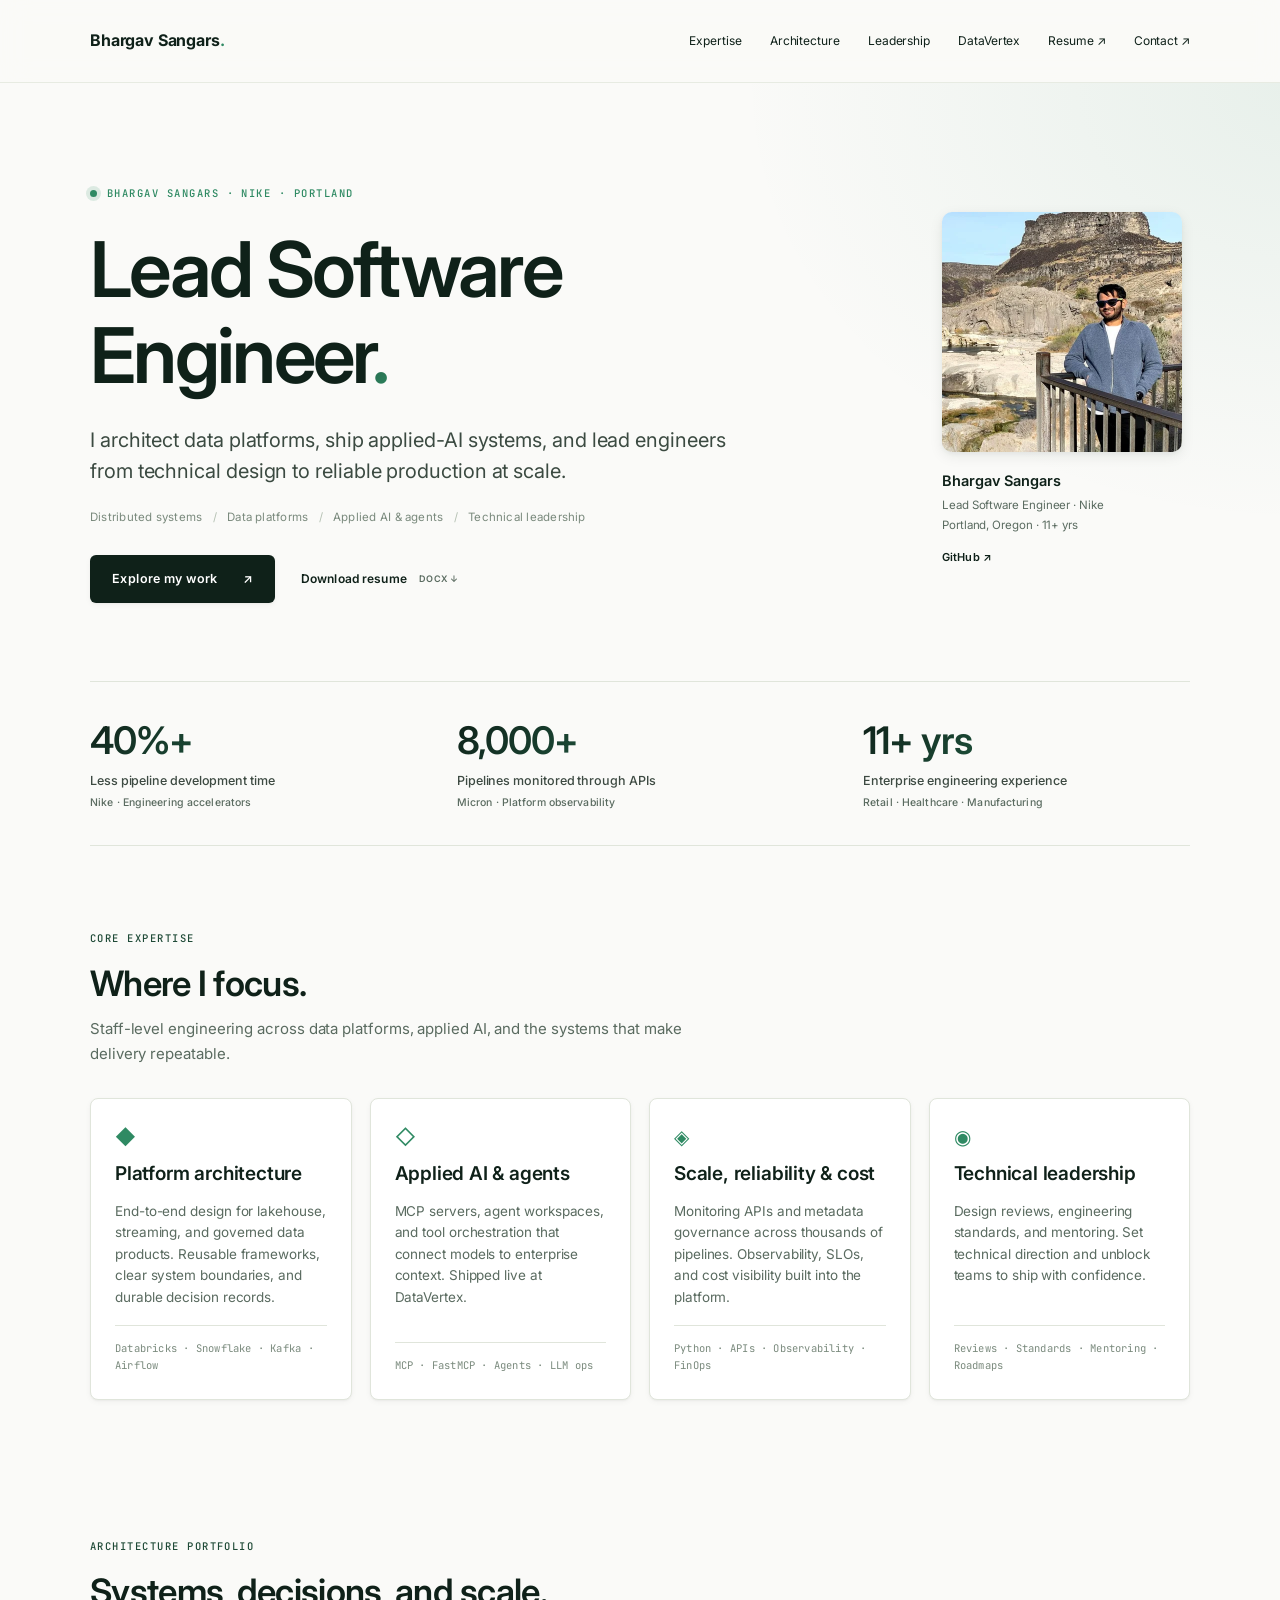
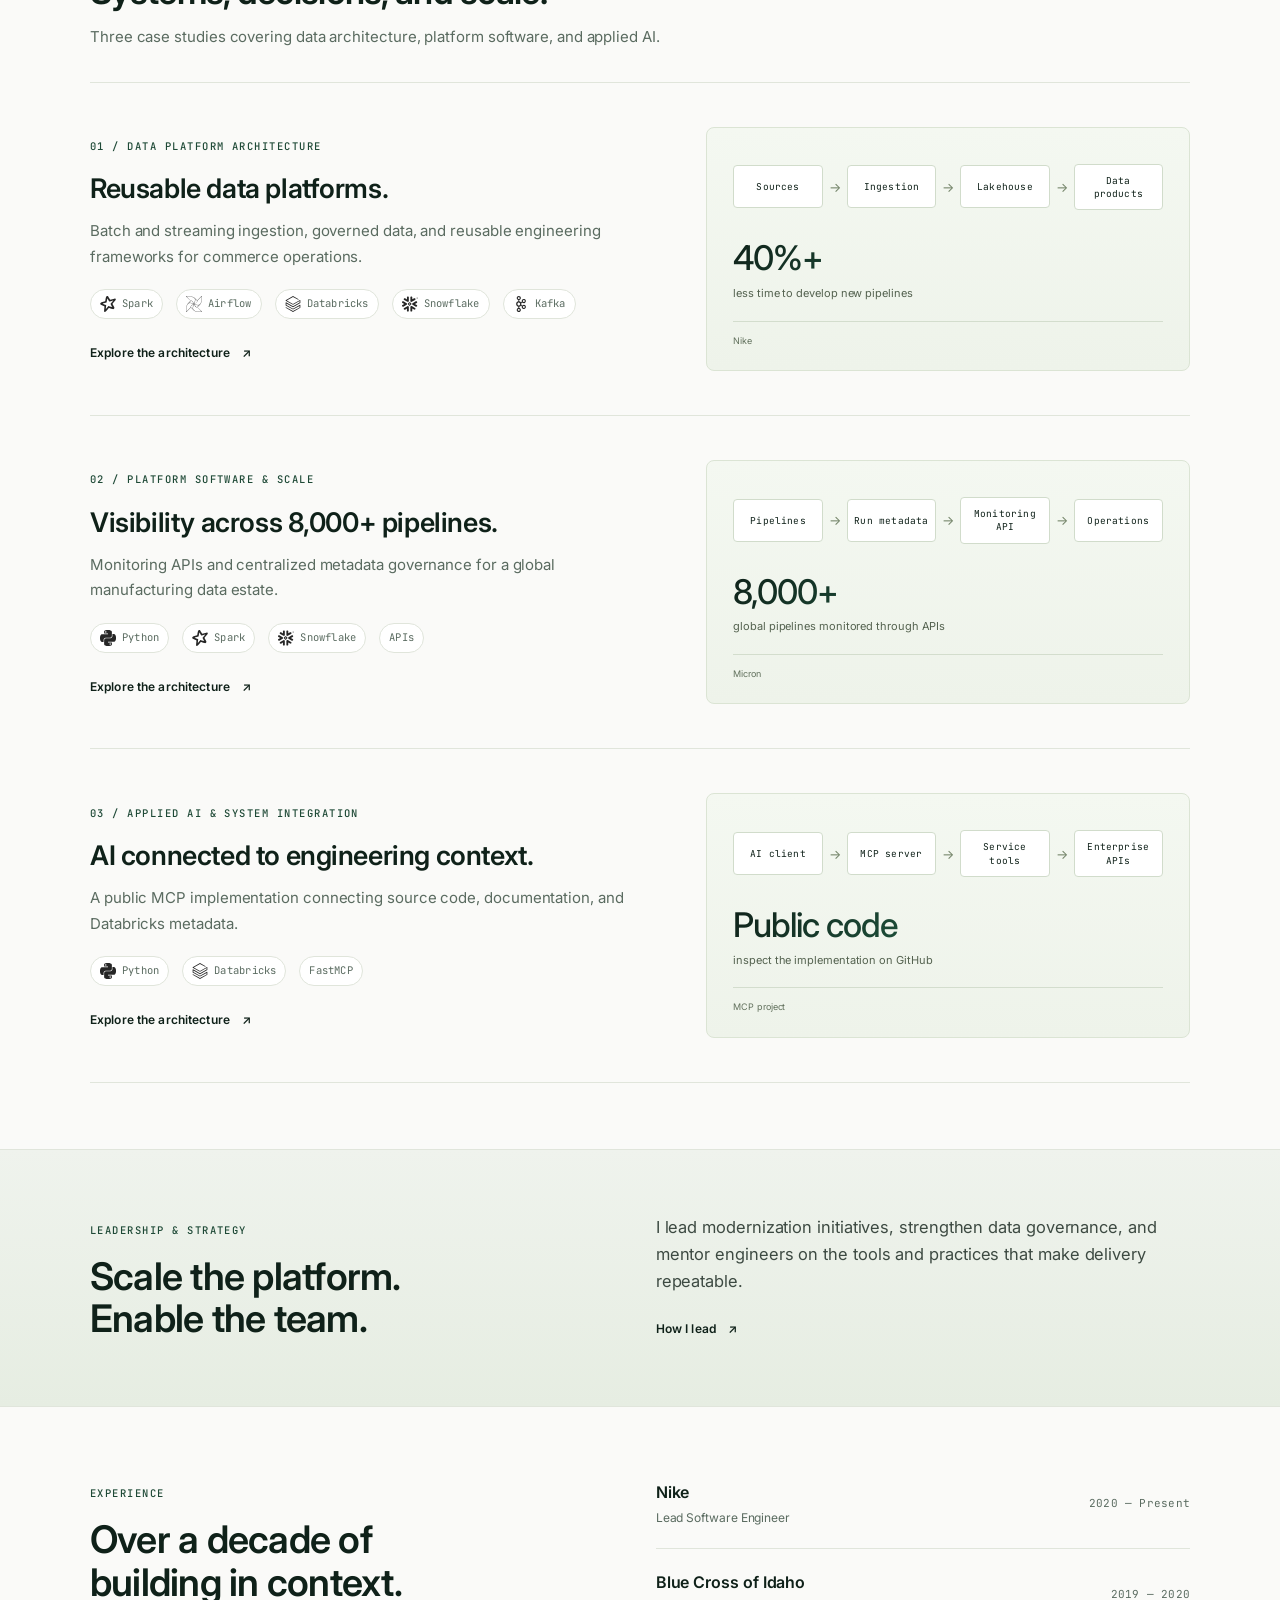
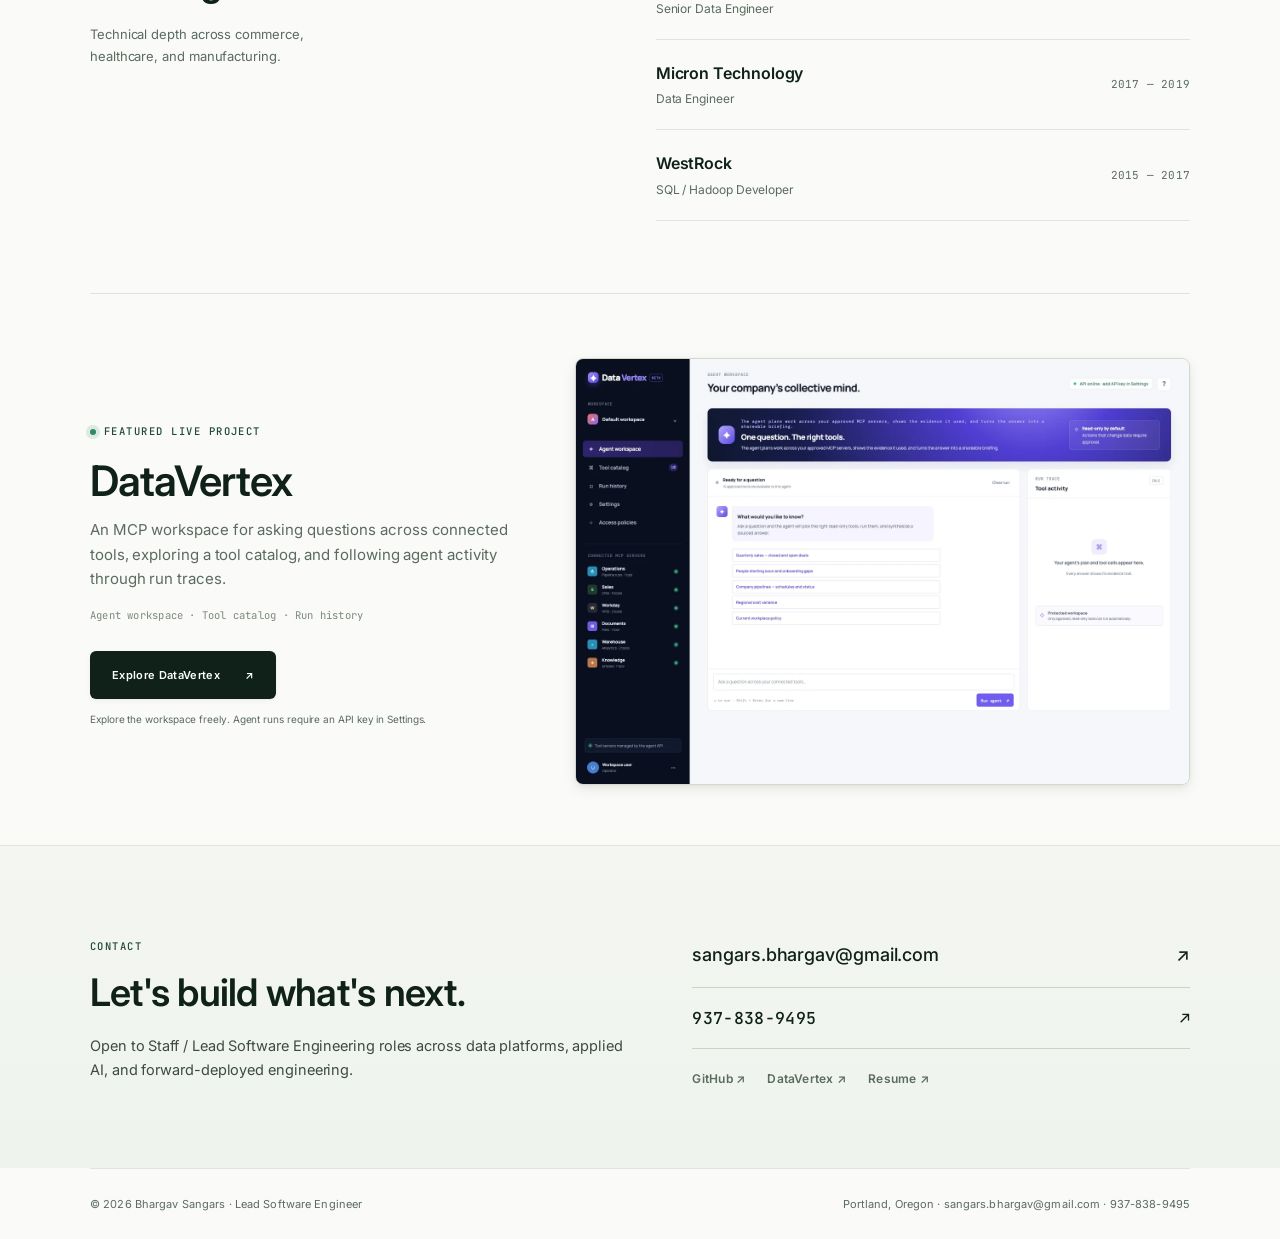
==== commit b0dcd5b8: "Add portrait, extend WestRock to 2015, expand cost bullets with RAG/MCP + tiered model routing - Rep" ====
--- a/index.html
+++ b/index.html
@@ -21,7 +21,7 @@
 <link rel="preconnect" href="https://fonts.gstatic.com" crossorigin>
 <link rel="stylesheet" href="https://fonts.googleapis.com/css2?family=Inter:wght@300;400;500;600;700&family=JetBrains+Mono:wght@400;500;600&display=swap">
 <link rel="stylesheet" href="styles.css">
-<script type="application/ld+json">{"@context":"https://schema.org","@type":"Person","name":"Bhargav Sangars","jobTitle":"Lead Software Engineer","url":"https://bsangars.github.io/","telephone":"+1-937-838-9495","sameAs":["https://github.com/bsangars"],"worksFor":{"@type":"Organization","name":"Nike"}}</script>
+<script type="application/ld+json">{"@context":"https://schema.org","@type":"Person","name":"Bhargav Sangars","jobTitle":"Lead Software Engineer","url":"https://bsangars.github.io/","image":"https://bsangars.github.io/assets/bhargav-portrait.jpg","telephone":"+1-937-838-9495","sameAs":["https://github.com/bsangars"],"worksFor":{"@type":"Organization","name":"Nike"}}</script>
 </head>
 <body>
 <a class="skip-link" href="#main">Skip to content</a>
@@ -53,9 +53,10 @@
       </div>
     </div>
     <aside class="profile">
-      <div class="portrait-fallback" role="img" aria-label="Bhargav Sangars initials; professional portrait to be added">
-        <span>BS</span>
-      </div>
+      <picture>
+        <source srcset="assets/bhargav-portrait.webp" type="image/webp">
+        <img class="profile-photo" src="assets/bhargav-portrait.jpg" alt="Bhargav Sangars" width="240" height="240" loading="eager" decoding="async">
+      </picture>
       <div class="profile-caption">
         <strong>Bhargav Sangars</strong>
         <span>Lead Software Engineer · Nike</span>
@@ -193,7 +194,7 @@
       <li><div><strong>Nike</strong><span>Lead Software Engineer</span></div><time>2020 — Present</time></li>
       <li><div><strong>Blue Cross of Idaho</strong><span>Senior Data Engineer</span></div><time>2019 — 2020</time></li>
       <li><div><strong>Micron Technology</strong><span>Data Engineer</span></div><time>2017 — 2019</time></li>
-      <li><div><strong>WestRock</strong><span>SQL / Hadoop Developer</span></div><time>2016 — 2017</time></li>
+      <li><div><strong>WestRock</strong><span>SQL / Hadoop Developer</span></div><time>2015 — 2017</time></li>
     </ol>
   </section>
 
--- a/styles.css
+++ b/styles.css
@@ -385,3 +385,17 @@
   .impact strong{font-size:32px}
   .live-project h2{font-size:28px}
 }
+
+/* Profile photo (staff-engineer polish override) */
+.profile-photo{
+  width:240px;height:240px;
+  object-fit:cover;
+  object-position:70% 38%;
+  border-radius:10px;
+  box-shadow:var(--shadow-md);
+  display:block;
+  transition:transform .3s ease,box-shadow .3s ease;
+}
+.profile-photo:hover{transform:translateY(-2px);box-shadow:0 12px 26px rgba(15,33,25,.14),0 4px 8px rgba(15,33,25,.06)}
+@media(max-width:760px){.profile-photo{width:150px;height:160px;border-radius:8px}}
+@media(max-width:520px){.profile-photo{width:82px;height:88px;border-radius:6px}}
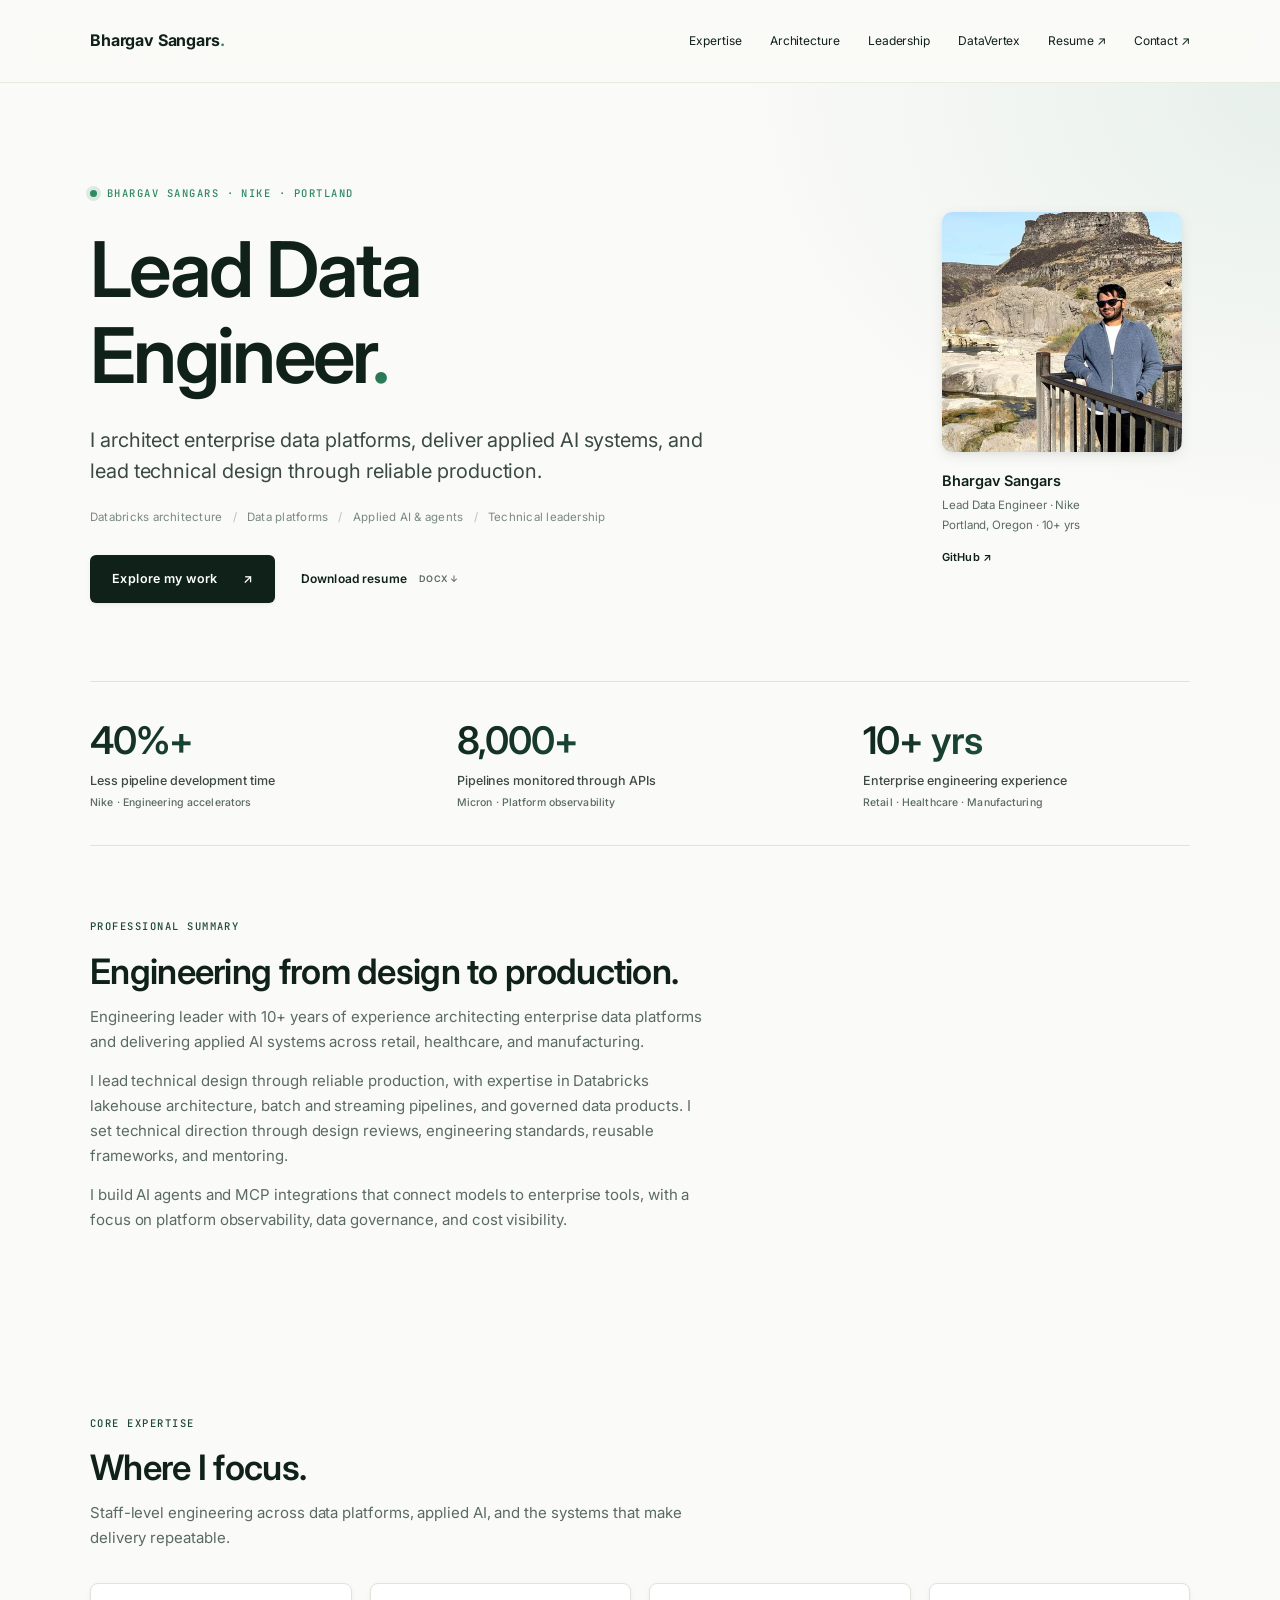
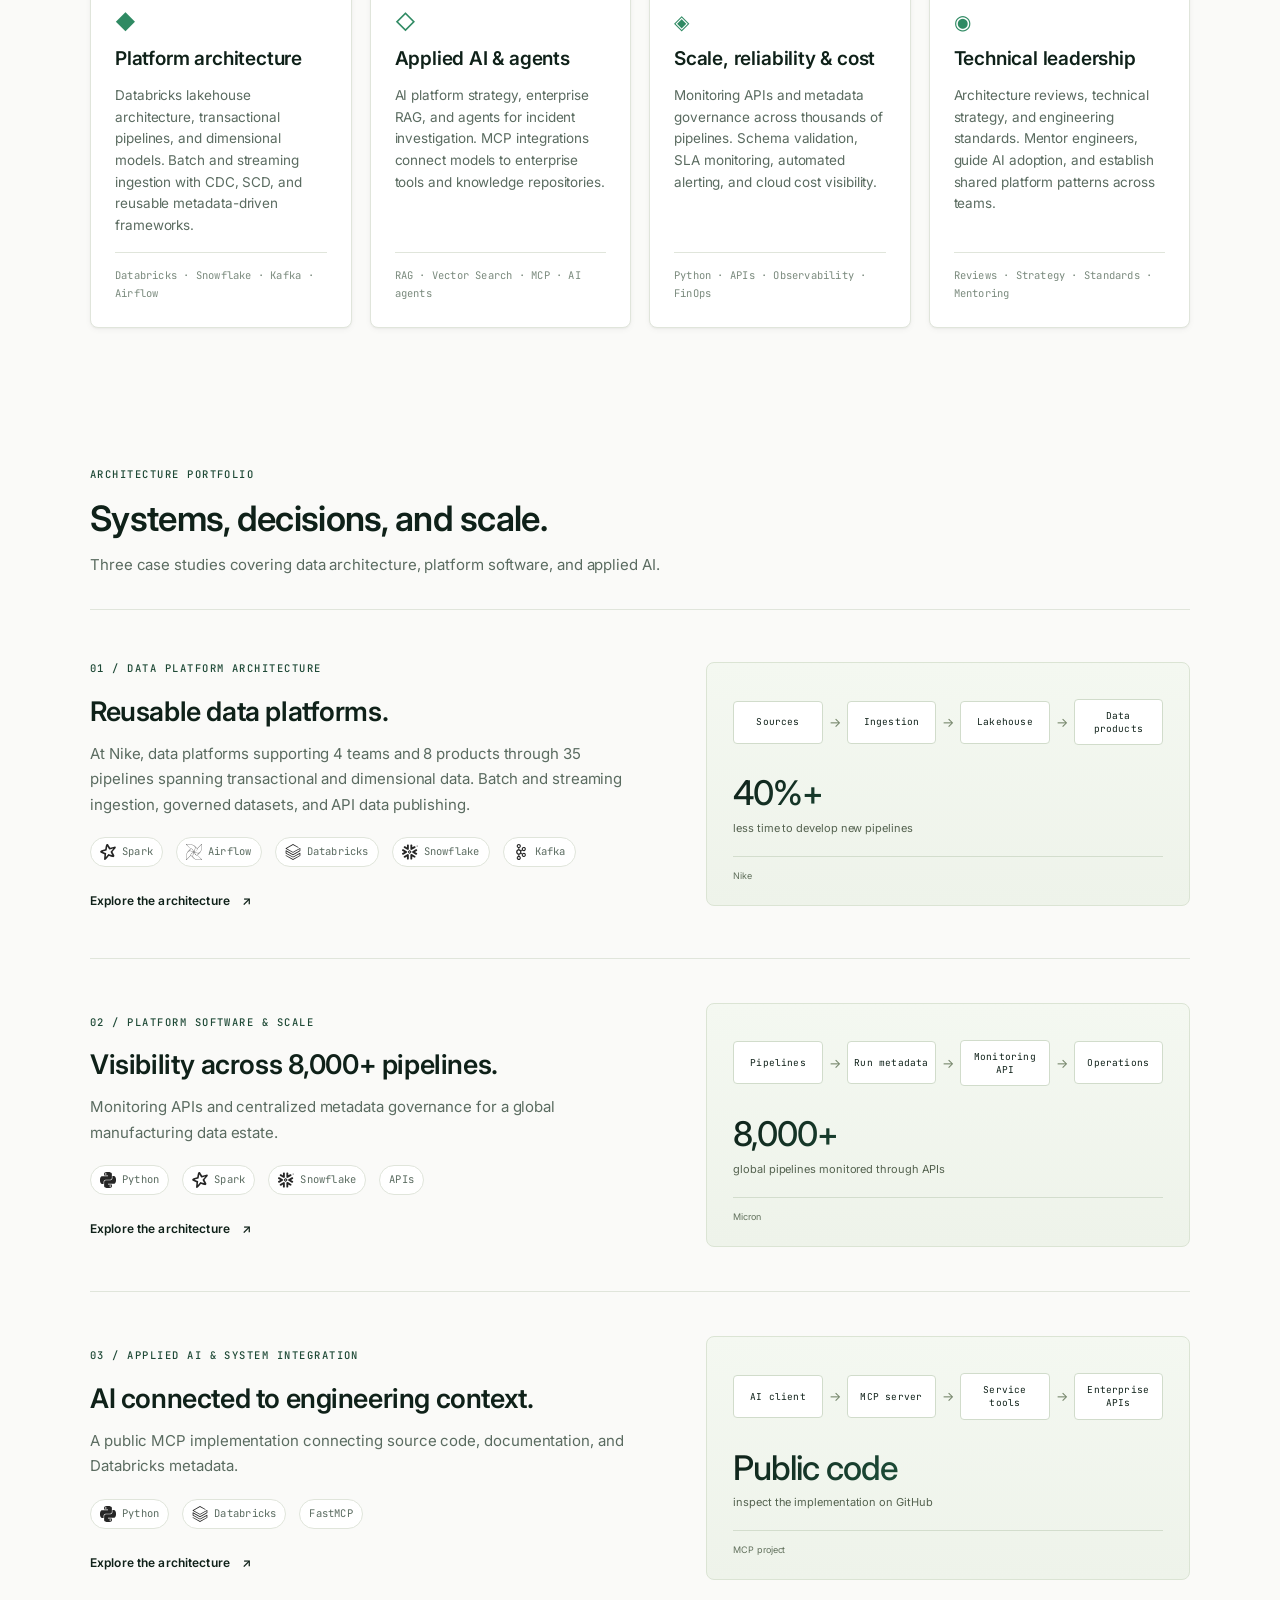
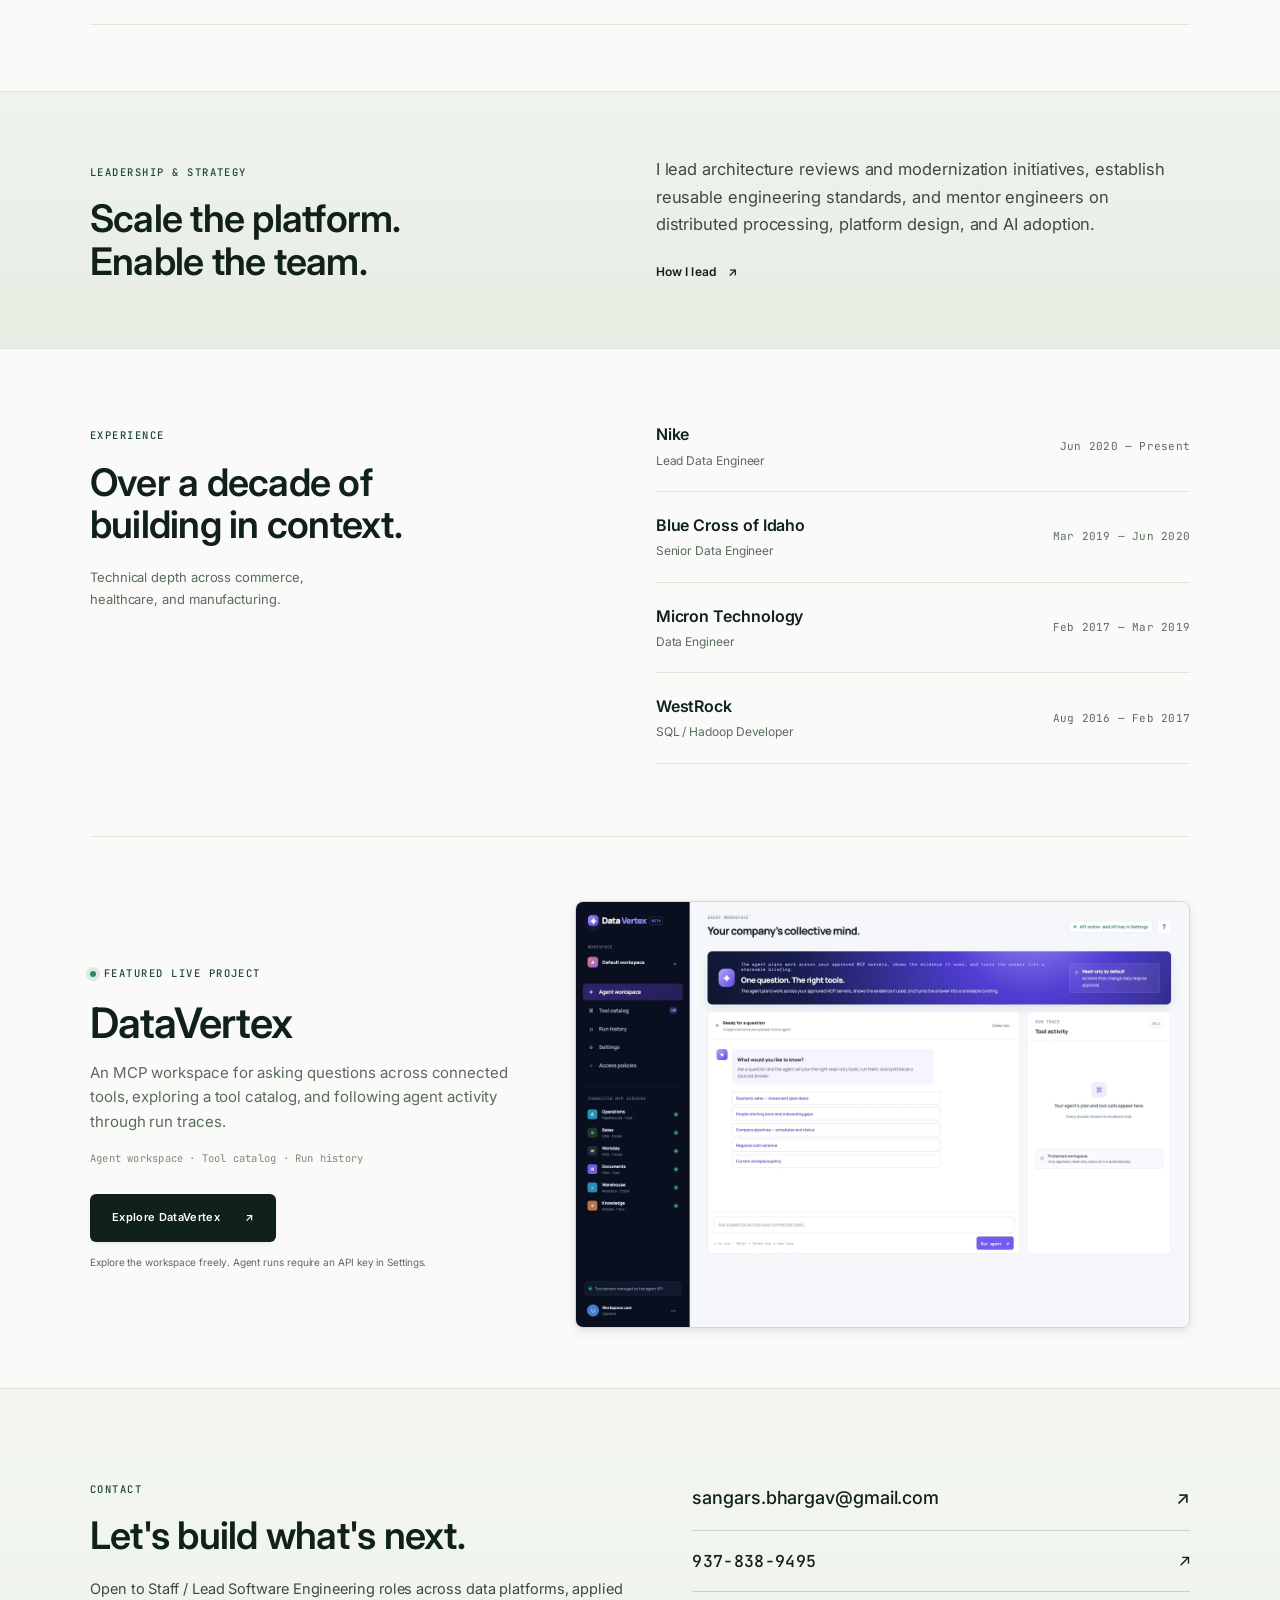
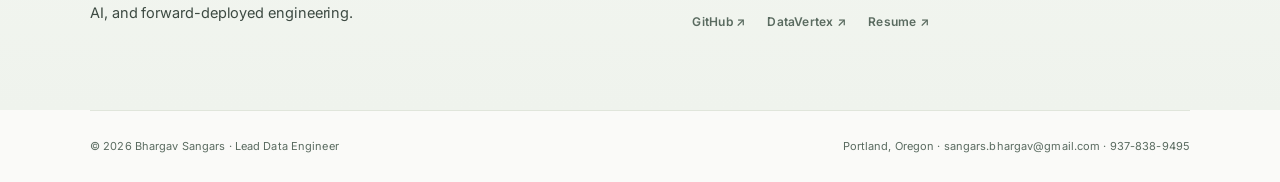
==== commit ece82b39: "Update portfolio from latest resume and replace resume download" ====
--- a/index.html
+++ b/index.html
@@ -3,25 +3,25 @@
 <head>
 <meta charset="utf-8">
 <meta name="viewport" content="width=device-width,initial-scale=1">
-<title>Lead Software Engineer | Bhargav Sangars</title>
-<meta name="description" content="Bhargav Sangars — Lead Software Engineer at Nike. I architect data platforms, ship applied-AI systems, and lead engineers from design to reliable production.">
+<title>Lead Data Engineer | Bhargav Sangars</title>
+<meta name="description" content="Bhargav Sangars — Lead Data Engineer at Nike. I architect data platforms, ship applied-AI systems, and lead engineers from design to reliable production.">
 <link rel="canonical" href="https://bsangars.github.io/">
 <meta name="theme-color" content="#0f1f19">
-<meta property="og:title" content="Lead Software Engineer | Bhargav Sangars">
-<meta property="og:description" content="Bhargav Sangars — Lead Software Engineer at Nike. I architect data platforms, ship applied-AI systems, and lead engineers from design to reliable production.">
+<meta property="og:title" content="Lead Data Engineer | Bhargav Sangars">
+<meta property="og:description" content="Bhargav Sangars — Lead Data Engineer at Nike. I architect data platforms, ship applied-AI systems, and lead engineers from design to reliable production.">
 <meta property="og:type" content="website">
 <meta property="og:url" content="https://bsangars.github.io/">
 <meta property="og:image" content="https://bsangars.github.io/social-preview.png">
 <meta property="og:image:width" content="1200">
 <meta property="og:image:height" content="630">
-<meta property="og:image:alt" content="Bhargav Sangars. Lead Software Engineer. Architecture, scale, applied AI.">
+<meta property="og:image:alt" content="Bhargav Sangars. Lead Data Engineer. Architecture, scale, applied AI.">
 <meta name="twitter:card" content="summary_large_image">
 <link rel="icon" href="favicon.svg" type="image/svg+xml">
 <link rel="preconnect" href="https://fonts.googleapis.com">
 <link rel="preconnect" href="https://fonts.gstatic.com" crossorigin>
 <link rel="stylesheet" href="https://fonts.googleapis.com/css2?family=Inter:wght@300;400;500;600;700&family=JetBrains+Mono:wght@400;500;600&display=swap">
 <link rel="stylesheet" href="styles.css">
-<script type="application/ld+json">{"@context":"https://schema.org","@type":"Person","name":"Bhargav Sangars","jobTitle":"Lead Software Engineer","url":"https://bsangars.github.io/","image":"https://bsangars.github.io/assets/bhargav-portrait.jpg","telephone":"+1-937-838-9495","sameAs":["https://github.com/bsangars"],"worksFor":{"@type":"Organization","name":"Nike"}}</script>
+<script type="application/ld+json">{"@context":"https://schema.org","@type":"Person","name":"Bhargav Sangars","jobTitle":"Lead Data Engineer","url":"https://bsangars.github.io/","image":"https://bsangars.github.io/assets/bhargav-portrait.jpg","telephone":"+1-937-838-9495","sameAs":["https://github.com/bsangars"],"worksFor":{"@type":"Organization","name":"Nike"}}</script>
 </head>
 <body>
 <a class="skip-link" href="#main">Skip to content</a>
@@ -44,9 +44,9 @@
   <section class="hero container">
     <div class="hero-copy">
       <span class="eyebrow"><span class="hero-dot" aria-hidden="true"></span>BHARGAV SANGARS · NIKE · PORTLAND</span>
-      <h1>Lead Software<br>Engineer<span class="accent">.</span></h1>
-      <p class="value-proposition">I architect data platforms, ship applied-AI systems, and lead engineers from technical design to reliable production at scale.</p>
-      <p class="hero-specialties">Distributed systems <span>/</span> Data platforms <span>/</span> Applied AI &amp; agents <span>/</span> Technical leadership</p>
+      <h1>Lead Data<br>Engineer<span class="accent">.</span></h1>
+      <p class="value-proposition">I architect enterprise data platforms, deliver applied AI systems, and lead technical design through reliable production.</p>
+      <p class="hero-specialties">Databricks architecture <span>/</span> Data platforms <span>/</span> Applied AI &amp; agents <span>/</span> Technical leadership</p>
       <div class="actions">
         <a class="button" href="#architecture">Explore my work <span aria-hidden="true">↗</span></a>
         <a class="text-link" href="Bhargav-Sangars-Resume.docx" download>Download resume <span class="file-label">DOCX ↓</span></a>
@@ -59,8 +59,8 @@
       </picture>
       <div class="profile-caption">
         <strong>Bhargav Sangars</strong>
-        <span>Lead Software Engineer · Nike</span>
-        <span>Portland, Oregon · 11+ yrs</span>
+        <span>Lead Data Engineer · Nike</span>
+        <span>Portland, Oregon · 10+ yrs</span>
       </div>
       <a class="text-link profile-link" href="https://github.com/bsangars">GitHub ↗</a>
     </aside>
@@ -69,7 +69,17 @@
   <section class="container impact" aria-label="Experience and impact">
     <div><strong>40%+</strong><span>Less pipeline development time<small>Nike · Engineering accelerators</small></span></div>
     <div><strong>8,000+</strong><span>Pipelines monitored through APIs<small>Micron · Platform observability</small></span></div>
-    <div><strong>11+ yrs</strong><span>Enterprise engineering experience<small>Retail · Healthcare · Manufacturing</small></span></div>
+    <div><strong>10+ yrs</strong><span>Enterprise engineering experience<small>Retail · Healthcare · Manufacturing</small></span></div>
+  </section>
+
+  <section class="section container" id="about" aria-labelledby="about-title">
+    <div class="section-heading">
+      <span class="eyebrow">PROFESSIONAL SUMMARY</span>
+      <h2 id="about-title">Engineering from design to production.</h2>
+      <p>Engineering leader with 10+ years of experience architecting enterprise data platforms and delivering applied AI systems across retail, healthcare, and manufacturing.</p>
+      <p>I lead technical design through reliable production, with expertise in Databricks lakehouse architecture, batch and streaming pipelines, and governed data products. I set technical direction through design reviews, engineering standards, reusable frameworks, and mentoring.</p>
+      <p>I build AI agents and MCP integrations that connect models to enterprise tools, with a focus on platform observability, data governance, and cost visibility.</p>
+    </div>
   </section>
 
   <section class="expertise container section" id="expertise" aria-labelledby="expertise-title">
@@ -82,26 +92,26 @@
       <article class="expertise-card">
         <span class="expertise-icon" aria-hidden="true">◆</span>
         <h3>Platform architecture</h3>
-        <p>End-to-end design for lakehouse, streaming, and governed data products. Reusable frameworks, clear system boundaries, and durable decision records.</p>
+        <p>Databricks lakehouse architecture, transactional pipelines, and dimensional models. Batch and streaming ingestion with CDC, SCD, and reusable metadata-driven frameworks.</p>
         <span class="expertise-tags">Databricks · Snowflake · Kafka · Airflow</span>
       </article>
       <article class="expertise-card">
         <span class="expertise-icon" aria-hidden="true">◇</span>
         <h3>Applied AI &amp; agents</h3>
-        <p>MCP servers, agent workspaces, and tool orchestration that connect models to enterprise context. Shipped live at DataVertex.</p>
-        <span class="expertise-tags">MCP · FastMCP · Agents · LLM ops</span>
+        <p>AI platform strategy, enterprise RAG, and agents for incident investigation. MCP integrations connect models to enterprise tools and knowledge repositories.</p>
+        <span class="expertise-tags">RAG · Vector Search · MCP · AI agents</span>
       </article>
       <article class="expertise-card">
         <span class="expertise-icon" aria-hidden="true">◈</span>
         <h3>Scale, reliability &amp; cost</h3>
-        <p>Monitoring APIs and metadata governance across thousands of pipelines. Observability, SLOs, and cost visibility built into the platform.</p>
+        <p>Monitoring APIs and metadata governance across thousands of pipelines. Schema validation, SLA monitoring, automated alerting, and cloud cost visibility.</p>
         <span class="expertise-tags">Python · APIs · Observability · FinOps</span>
       </article>
       <article class="expertise-card">
         <span class="expertise-icon" aria-hidden="true">◉</span>
         <h3>Technical leadership</h3>
-        <p>Design reviews, engineering standards, and mentoring. Set technical direction and unblock teams to ship with confidence.</p>
-        <span class="expertise-tags">Reviews · Standards · Mentoring · Roadmaps</span>
+        <p>Architecture reviews, technical strategy, and engineering standards. Mentor engineers, guide AI adoption, and establish shared platform patterns across teams.</p>
+        <span class="expertise-tags">Reviews · Strategy · Standards · Mentoring</span>
       </article>
     </div>
   </section>
@@ -116,7 +126,7 @@
       <div class="project-copy">
         <span class="eyebrow">01 / DATA PLATFORM ARCHITECTURE</span>
         <h3><a href="data-platform.html">Reusable data platforms.</a></h3>
-        <p>Batch and streaming ingestion, governed data, and reusable engineering frameworks for commerce operations.</p>
+        <p>At Nike, data platforms supporting 4 teams and 8 products through 35 pipelines spanning transactional and dimensional data. Batch and streaming ingestion, governed datasets, and API data publishing.</p>
         <ul class="tech-stack" aria-label="Technology stack">
           <li><img src="assets/icons/apachespark.svg" width="18" height="18" alt="">Spark</li>
           <li><img src="assets/icons/apacheairflow.svg" width="18" height="18" alt="">Airflow</li>
@@ -178,7 +188,7 @@
         <h2>Scale the platform.<br>Enable the team.</h2>
       </div>
       <div>
-        <p>I lead modernization initiatives, strengthen data governance, and mentor engineers on the tools and practices that make delivery repeatable.</p>
+        <p>I lead architecture reviews and modernization initiatives, establish reusable engineering standards, and mentor engineers on distributed processing, platform design, and AI adoption.</p>
         <a class="text-link" href="leadership.html">How I lead <span aria-hidden="true">↗</span></a>
       </div>
     </div>
@@ -191,10 +201,10 @@
       <p>Technical depth across commerce,<br>healthcare, and manufacturing.</p>
     </div>
     <ol>
-      <li><div><strong>Nike</strong><span>Lead Software Engineer</span></div><time>2020 — Present</time></li>
-      <li><div><strong>Blue Cross of Idaho</strong><span>Senior Data Engineer</span></div><time>2019 — 2020</time></li>
-      <li><div><strong>Micron Technology</strong><span>Data Engineer</span></div><time>2017 — 2019</time></li>
-      <li><div><strong>WestRock</strong><span>SQL / Hadoop Developer</span></div><time>2015 — 2017</time></li>
+      <li><div><strong>Nike</strong><span>Lead Data Engineer</span></div><time>Jun 2020 — Present</time></li>
+      <li><div><strong>Blue Cross of Idaho</strong><span>Senior Data Engineer</span></div><time>Mar 2019 — Jun 2020</time></li>
+      <li><div><strong>Micron Technology</strong><span>Data Engineer</span></div><time>Feb 2017 — Mar 2019</time></li>
+      <li><div><strong>WestRock</strong><span>SQL / Hadoop Developer</span></div><time>Aug 2016 — Feb 2017</time></li>
     </ol>
   </section>
 
@@ -233,7 +243,7 @@
 
   <footer>
     <div class="container">
-      <span>© <span id="year">2026</span> Bhargav Sangars · Lead Software Engineer</span>
+      <span>© <span id="year">2026</span> Bhargav Sangars · Lead Data Engineer</span>
       <span>Portland, Oregon · sangars.bhargav@gmail.com · 937-838-9495</span>
     </div>
   </footer>
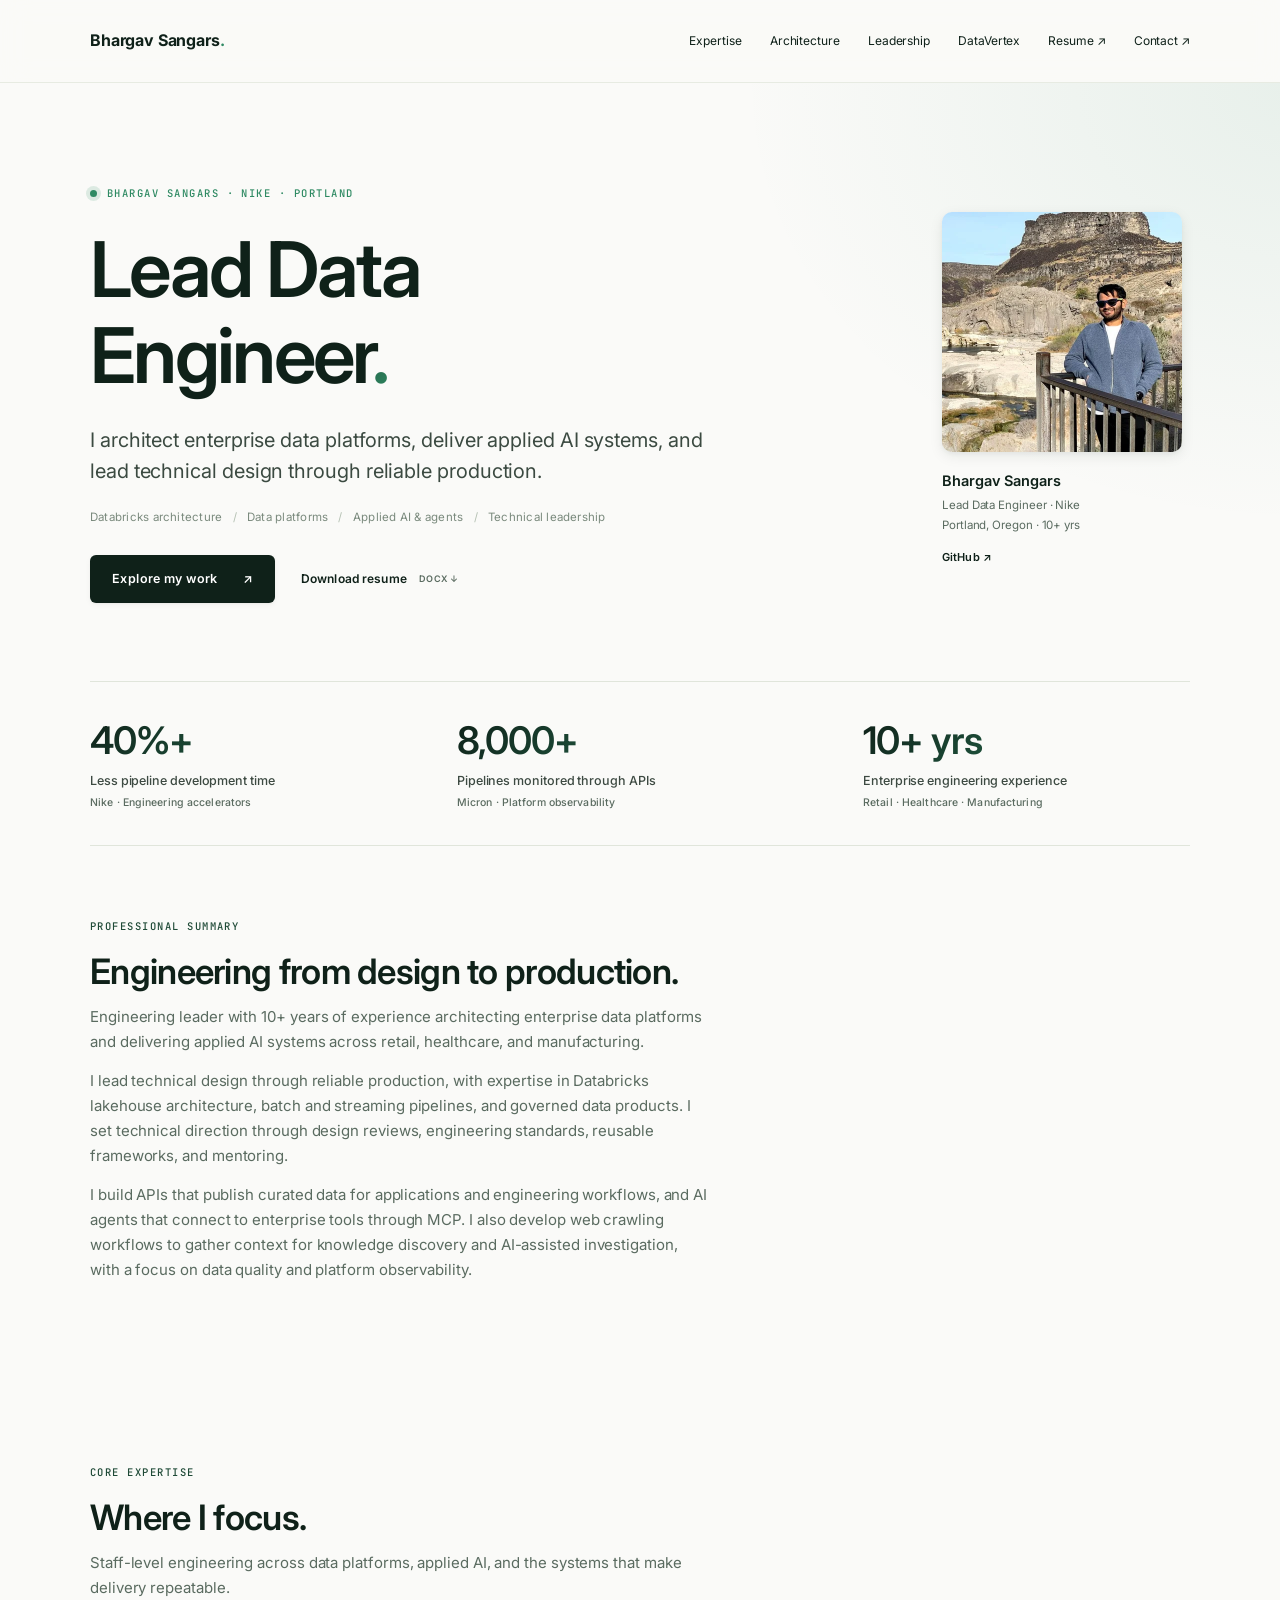
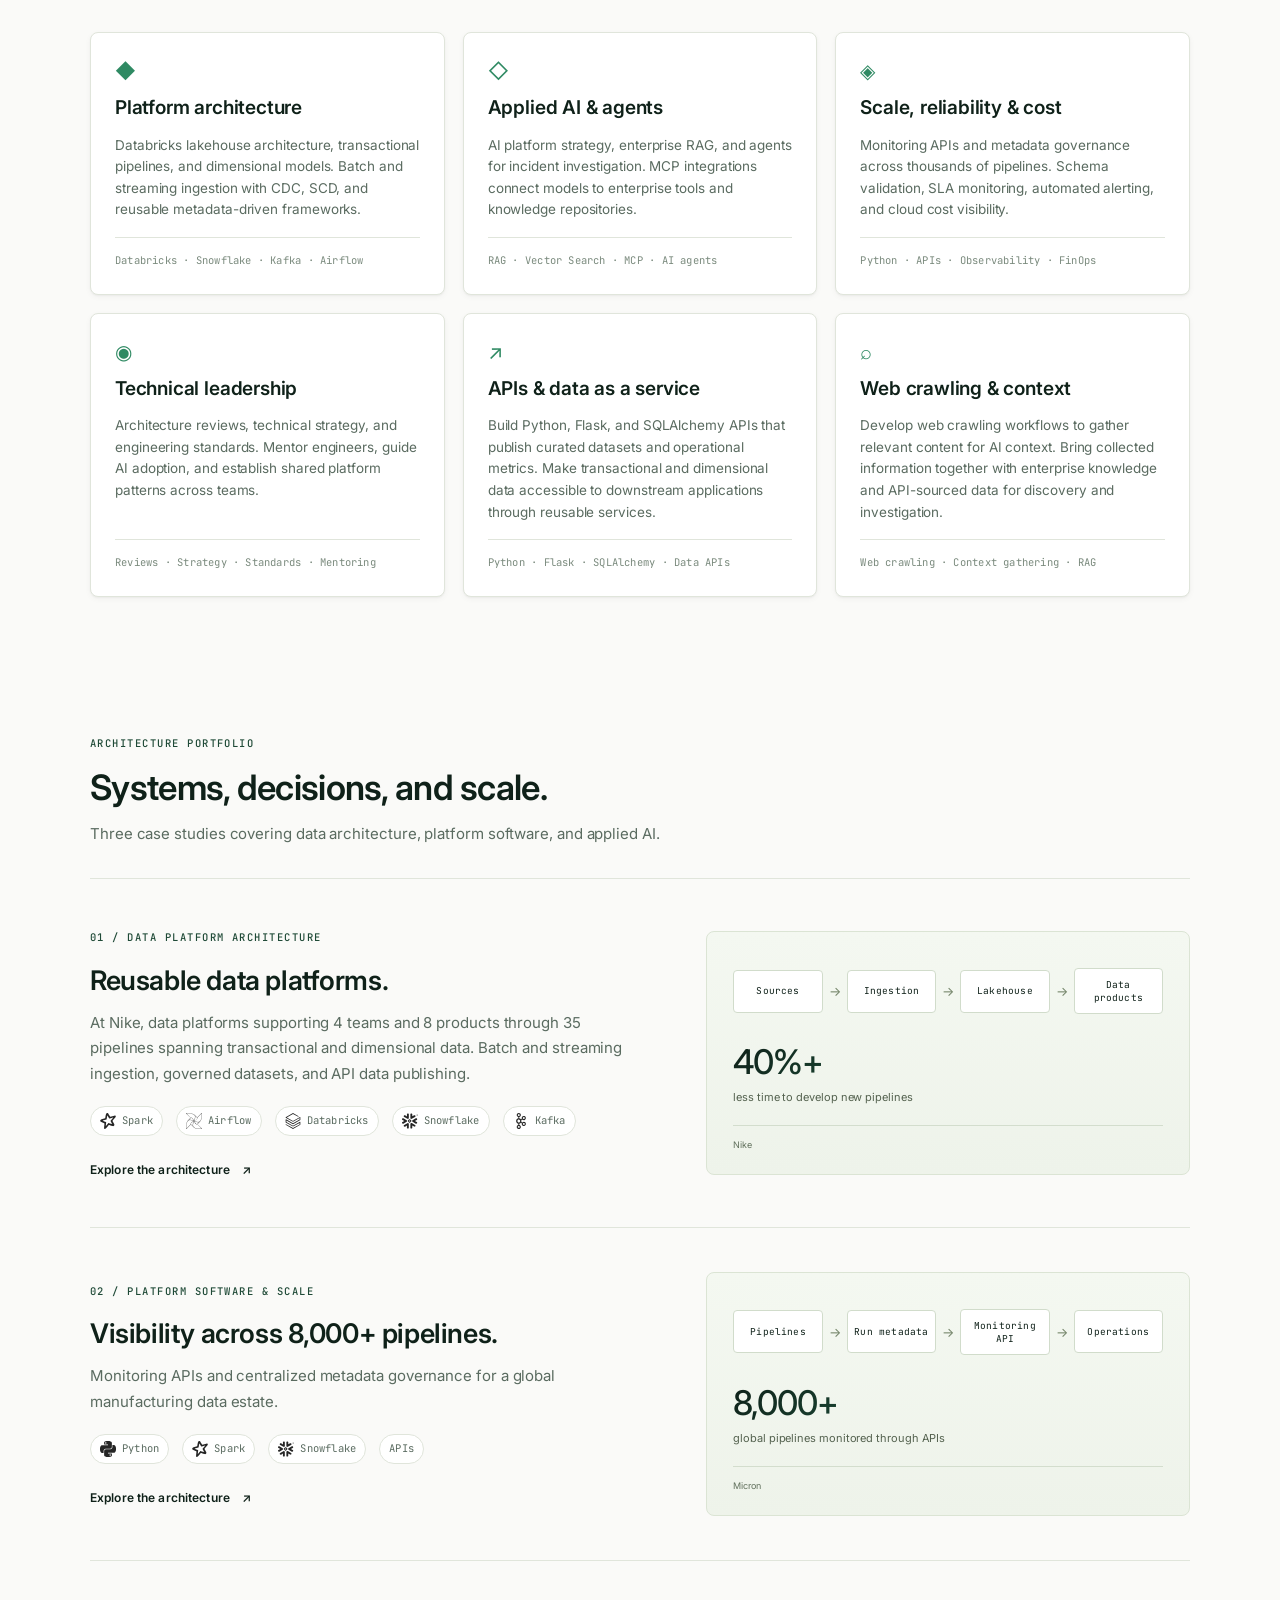
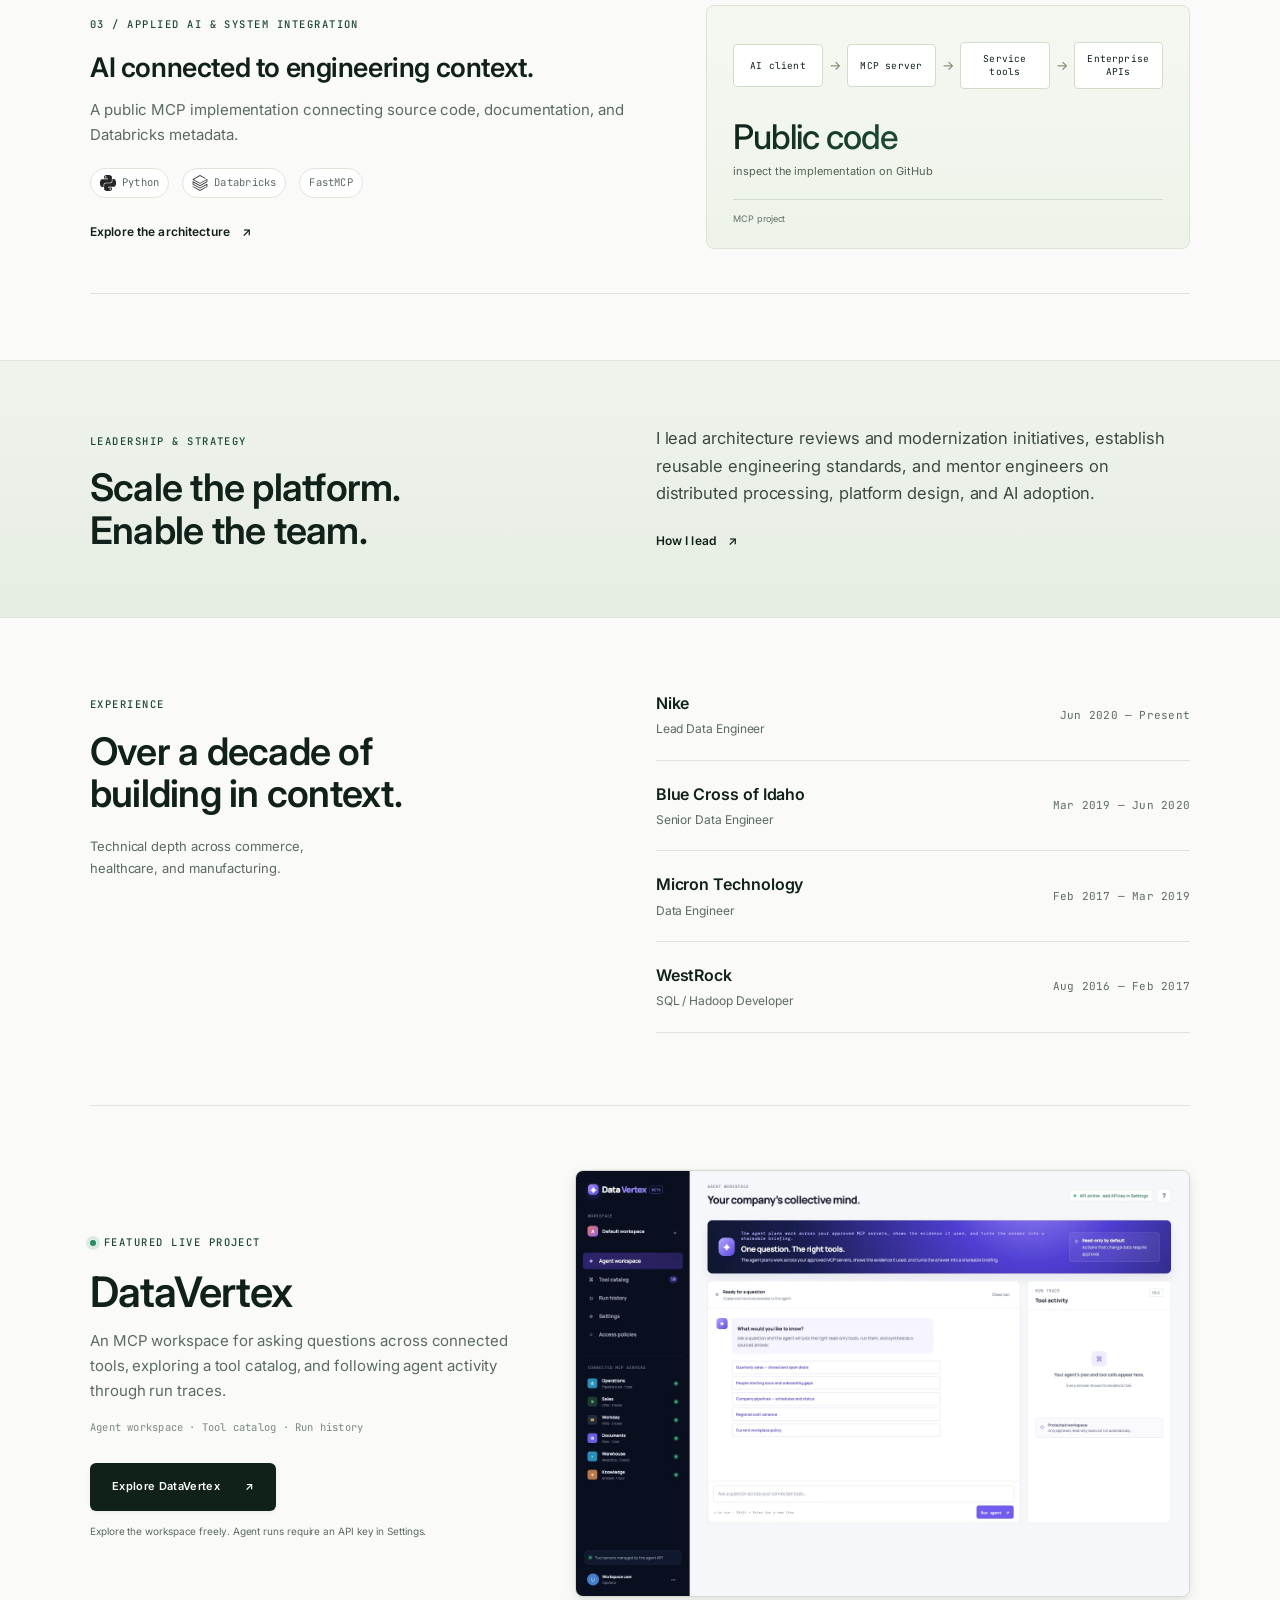
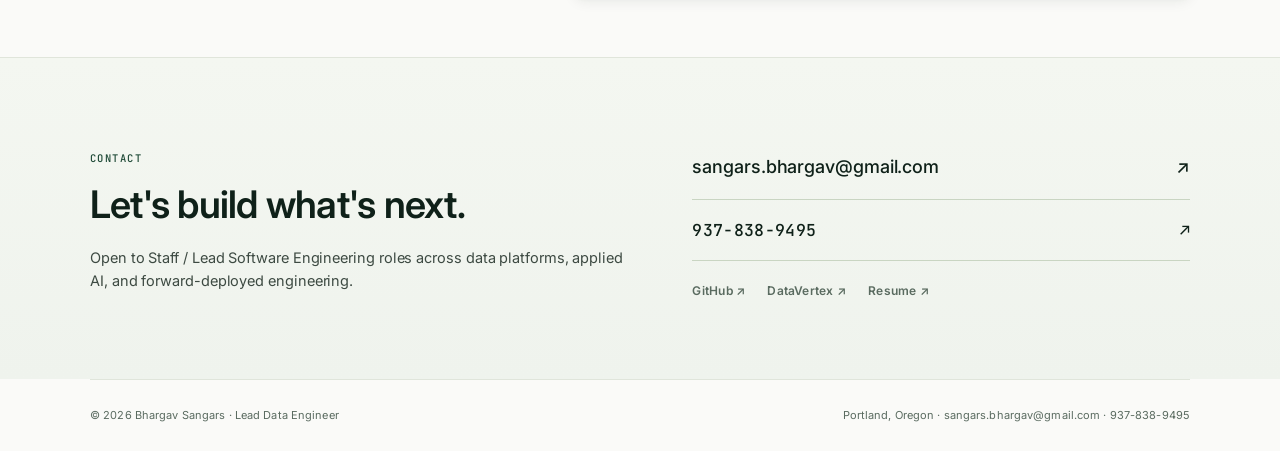
==== commit feee7d04: "Expand API, context gathering, and data as a service experience" ====
--- a/index.html
+++ b/index.html
@@ -78,7 +78,7 @@
       <h2 id="about-title">Engineering from design to production.</h2>
       <p>Engineering leader with 10+ years of experience architecting enterprise data platforms and delivering applied AI systems across retail, healthcare, and manufacturing.</p>
       <p>I lead technical design through reliable production, with expertise in Databricks lakehouse architecture, batch and streaming pipelines, and governed data products. I set technical direction through design reviews, engineering standards, reusable frameworks, and mentoring.</p>
-      <p>I build AI agents and MCP integrations that connect models to enterprise tools, with a focus on platform observability, data governance, and cost visibility.</p>
+      <p>I build APIs that publish curated data for applications and engineering workflows, and AI agents that connect to enterprise tools through MCP. I also develop web crawling workflows to gather context for knowledge discovery and AI-assisted investigation, with a focus on data quality and platform observability.</p>
     </div>
   </section>
 
@@ -112,6 +112,18 @@
         <h3>Technical leadership</h3>
         <p>Architecture reviews, technical strategy, and engineering standards. Mentor engineers, guide AI adoption, and establish shared platform patterns across teams.</p>
         <span class="expertise-tags">Reviews · Strategy · Standards · Mentoring</span>
+      </article>
+      <article class="expertise-card">
+        <span class="expertise-icon" aria-hidden="true">↗</span>
+        <h3>APIs &amp; data as a service</h3>
+        <p>Build Python, Flask, and SQLAlchemy APIs that publish curated datasets and operational metrics. Make transactional and dimensional data accessible to downstream applications through reusable services.</p>
+        <span class="expertise-tags">Python · Flask · SQLAlchemy · Data APIs</span>
+      </article>
+      <article class="expertise-card">
+        <span class="expertise-icon" aria-hidden="true">⌕</span>
+        <h3>Web crawling &amp; context</h3>
+        <p>Develop web crawling workflows to gather relevant content for AI context. Bring collected information together with enterprise knowledge and API-sourced data for discovery and investigation.</p>
+        <span class="expertise-tags">Web crawling · Context gathering · RAG</span>
       </article>
     </div>
   </section>
--- a/styles.css
+++ b/styles.css
@@ -136,7 +136,7 @@
 .expertise{padding-block:78px 66px}
 .expertise-grid{
   display:grid;
-  grid-template-columns:repeat(4,1fr);
+  grid-template-columns:repeat(3,1fr);
   gap:18px;
   margin-top:14px;
 }
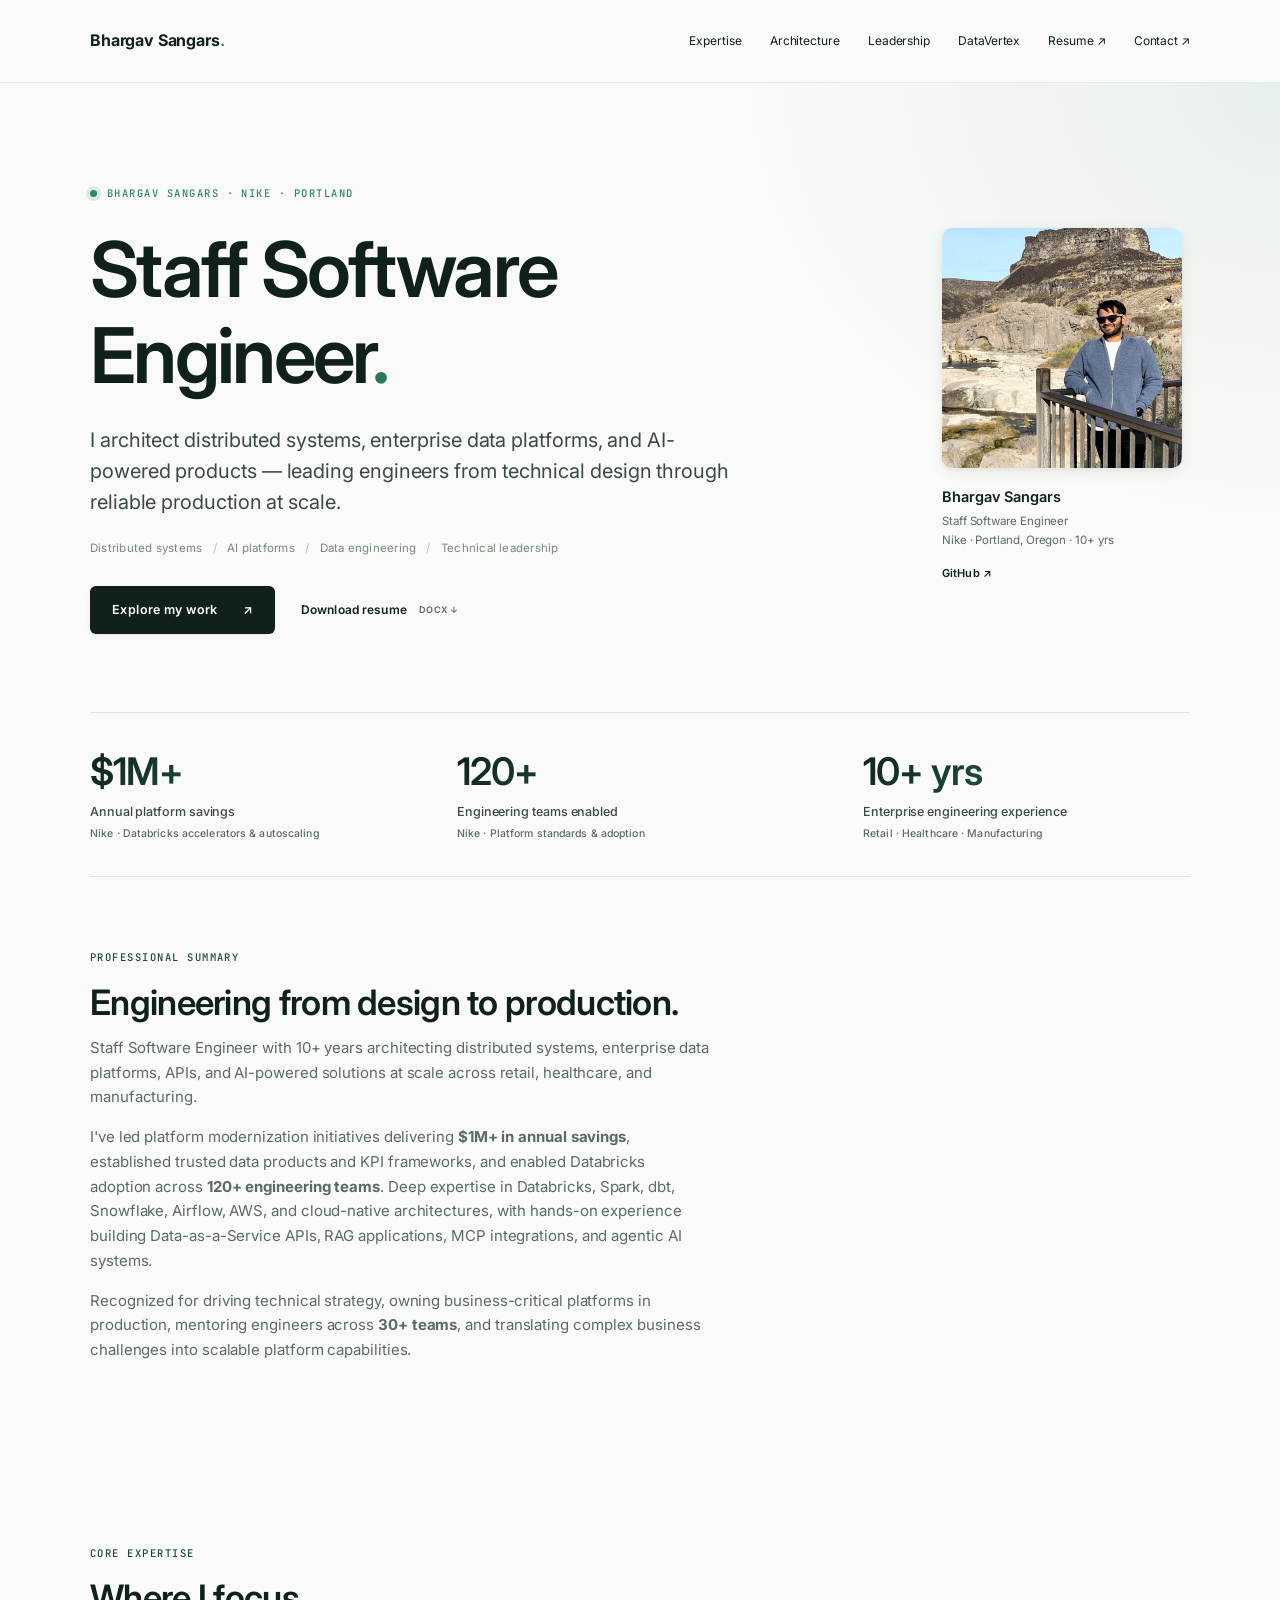
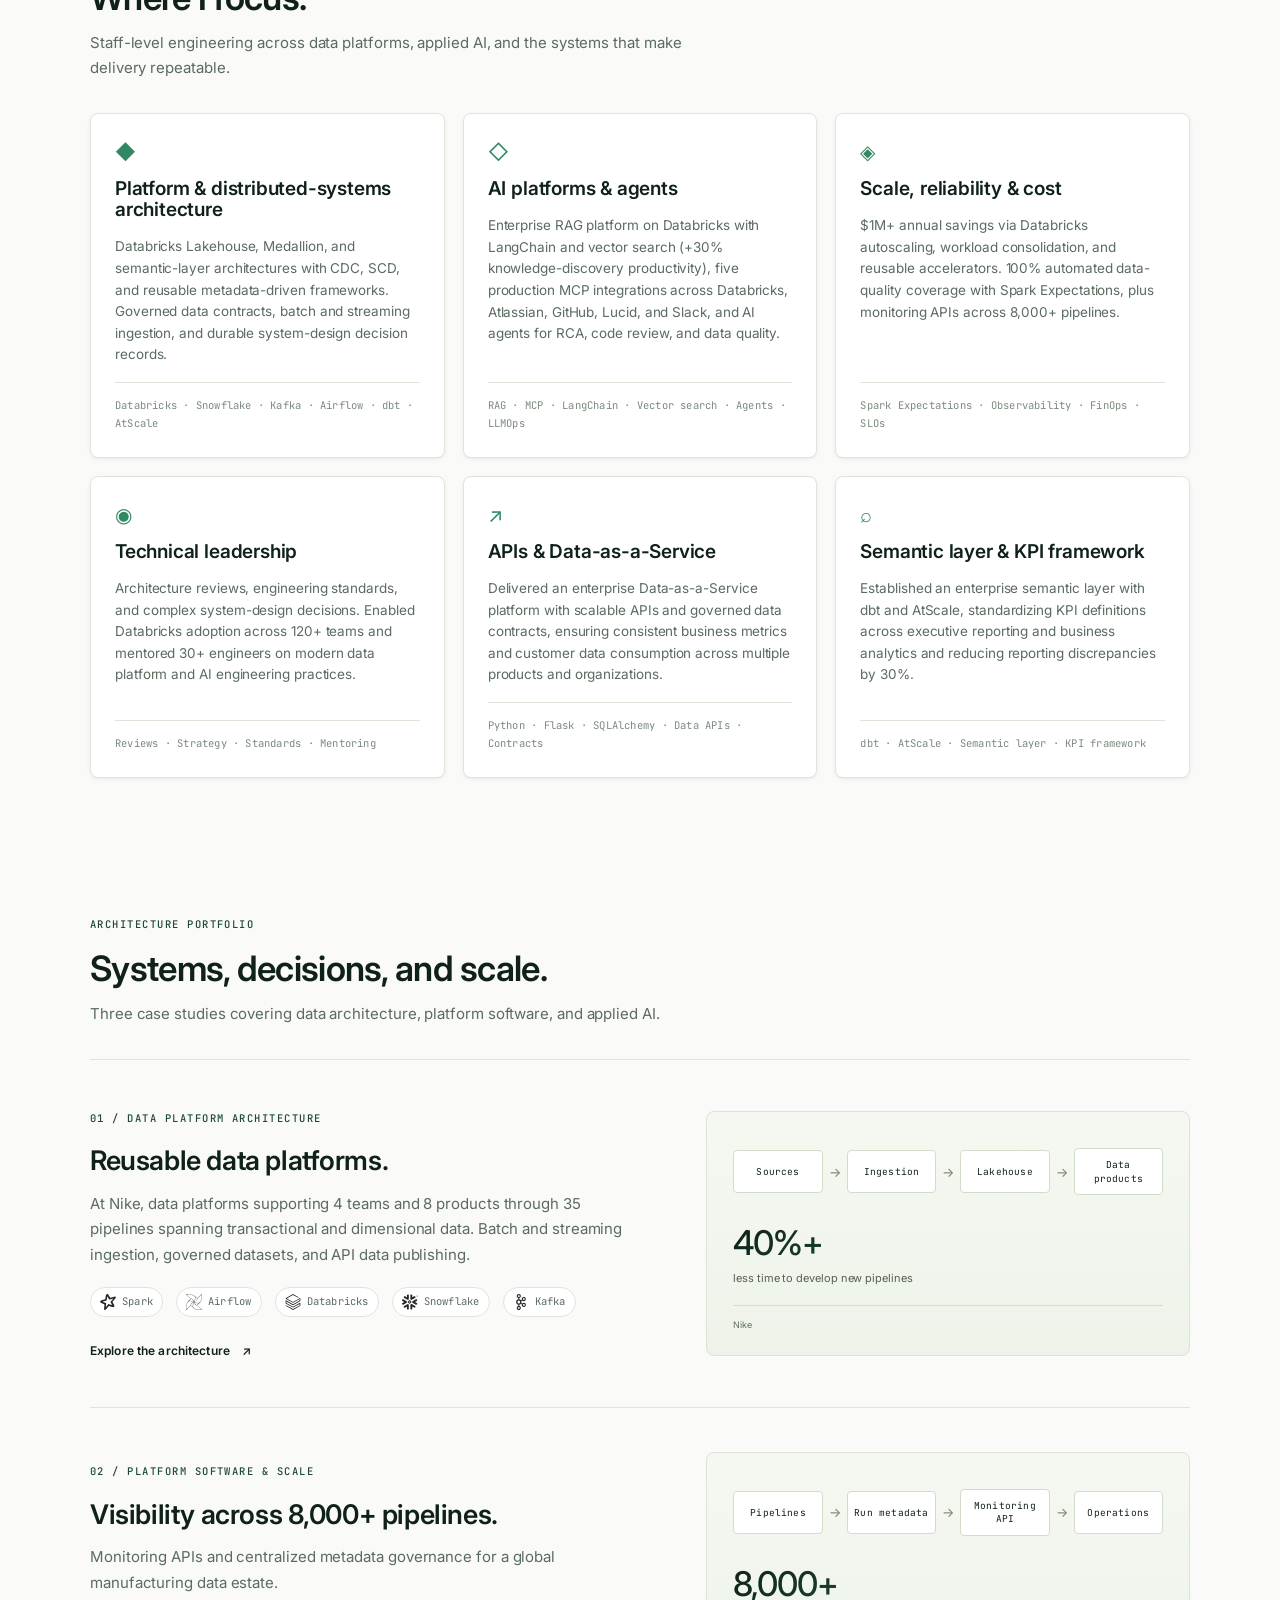
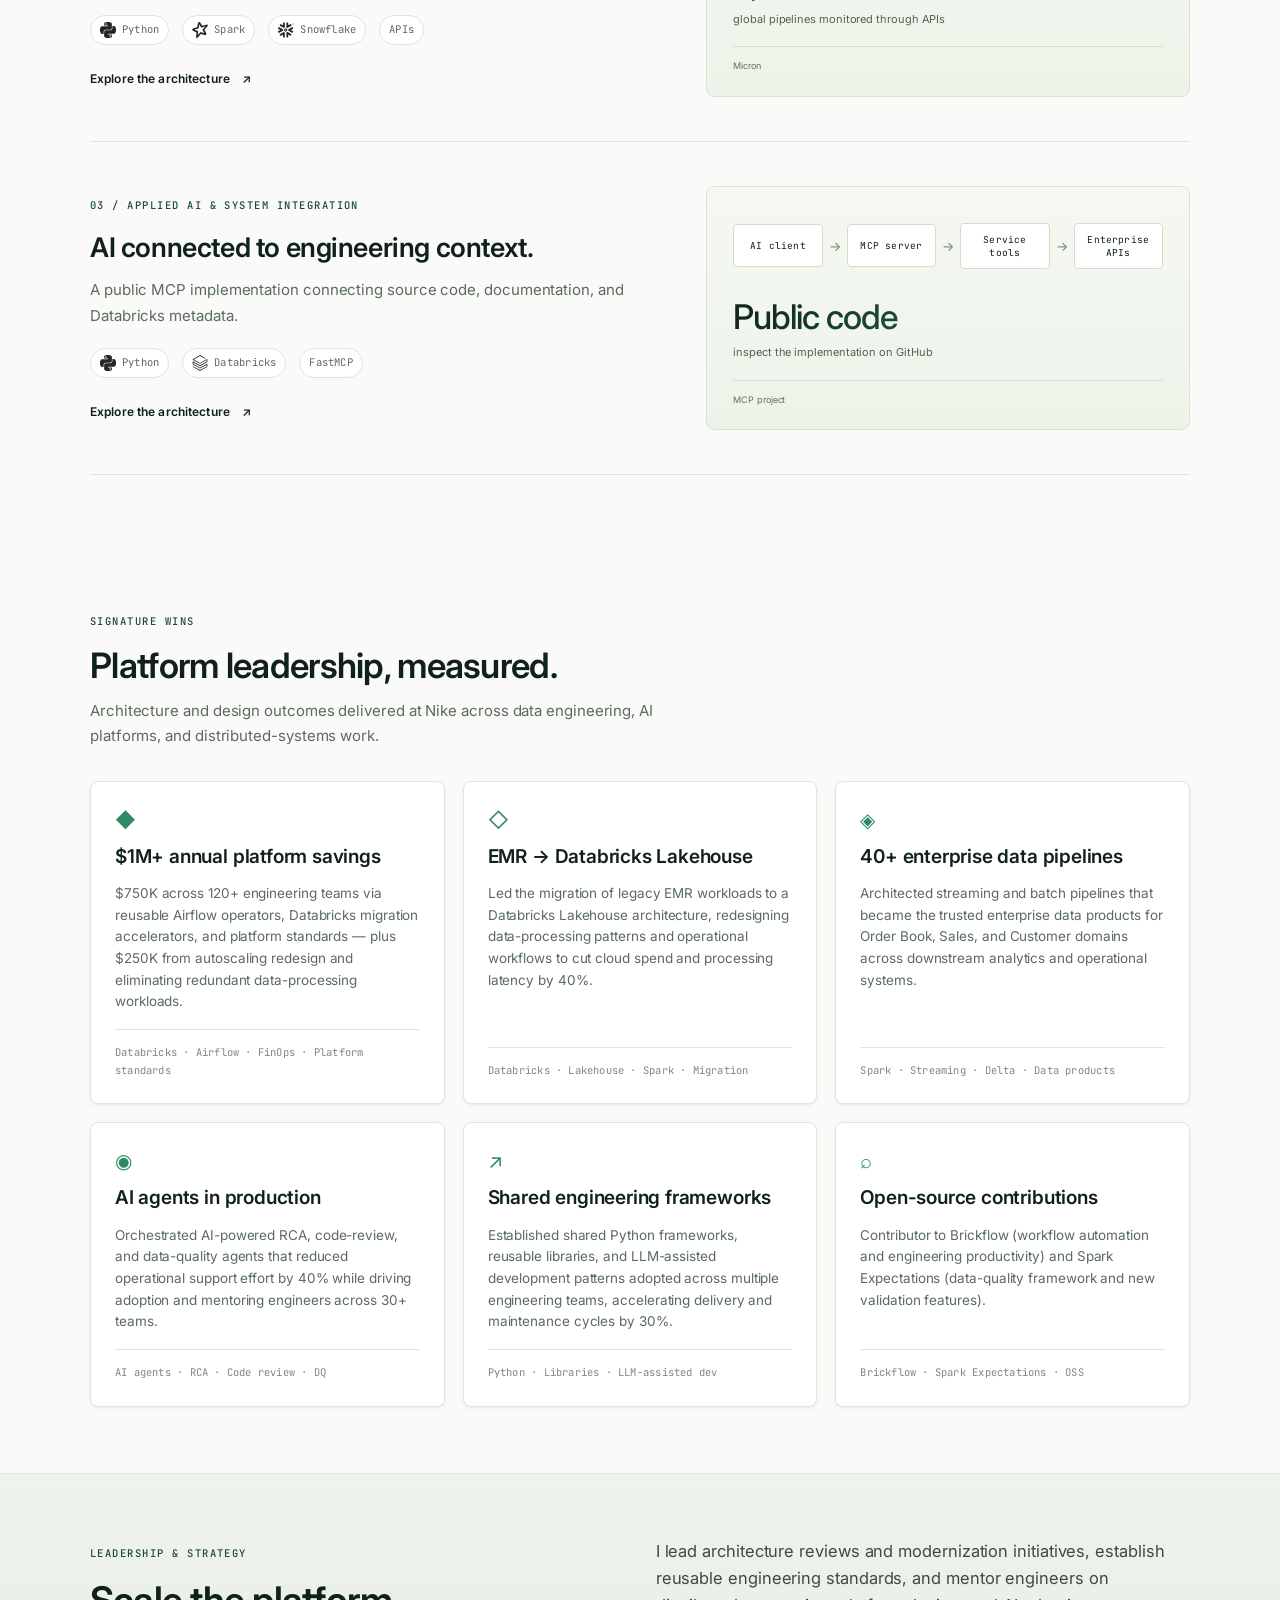
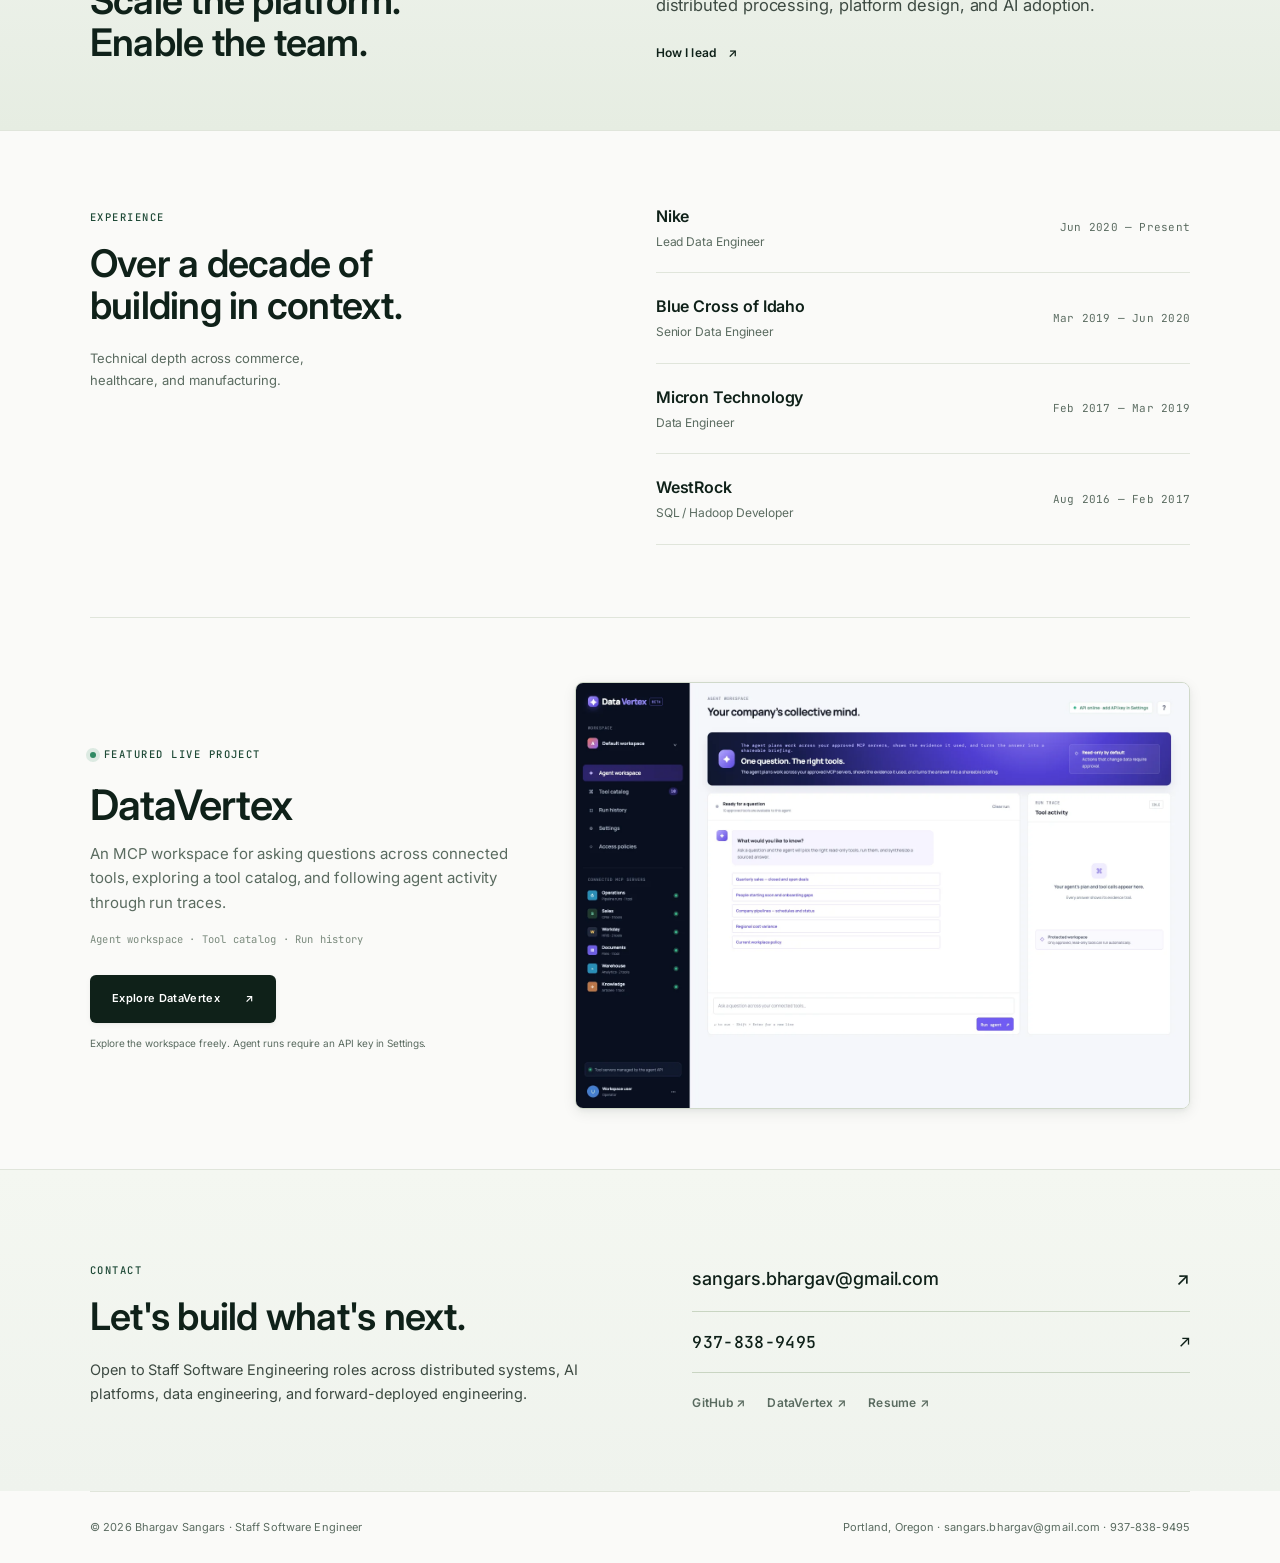
==== commit 792fdfdc: "Reposition as Staff Software Engineer; add missing resume wins - Title + meta + OG + JSON-LD: Staff " ====
--- a/index.html
+++ b/index.html
@@ -3,25 +3,25 @@
 <head>
 <meta charset="utf-8">
 <meta name="viewport" content="width=device-width,initial-scale=1">
-<title>Lead Data Engineer | Bhargav Sangars</title>
-<meta name="description" content="Bhargav Sangars — Lead Data Engineer at Nike. I architect data platforms, ship applied-AI systems, and lead engineers from design to reliable production.">
+<title>Staff Software Engineer | Distributed Systems, AI Platforms, Data Engineering — Bhargav Sangars</title>
+<meta name="description" content="Bhargav Sangars — Staff Software Engineer. I architect distributed systems, enterprise data platforms, and AI-powered products at scale, delivering $1M+ in annual savings across 120+ engineering teams.">
 <link rel="canonical" href="https://bsangars.github.io/">
 <meta name="theme-color" content="#0f1f19">
-<meta property="og:title" content="Lead Data Engineer | Bhargav Sangars">
-<meta property="og:description" content="Bhargav Sangars — Lead Data Engineer at Nike. I architect data platforms, ship applied-AI systems, and lead engineers from design to reliable production.">
+<meta property="og:title" content="Staff Software Engineer | Distributed Systems, AI Platforms, Data Engineering">
+<meta property="og:description" content="Bhargav Sangars — Staff Software Engineer. I architect distributed systems, enterprise data platforms, and AI-powered products at scale, delivering $1M+ in annual savings across 120+ engineering teams.">
 <meta property="og:type" content="website">
 <meta property="og:url" content="https://bsangars.github.io/">
 <meta property="og:image" content="https://bsangars.github.io/social-preview.png">
 <meta property="og:image:width" content="1200">
 <meta property="og:image:height" content="630">
-<meta property="og:image:alt" content="Bhargav Sangars. Lead Data Engineer. Architecture, scale, applied AI.">
+<meta property="og:image:alt" content="Bhargav Sangars. Staff Software Engineer. Distributed systems, AI platforms, data engineering.">
 <meta name="twitter:card" content="summary_large_image">
 <link rel="icon" href="favicon.svg" type="image/svg+xml">
 <link rel="preconnect" href="https://fonts.googleapis.com">
 <link rel="preconnect" href="https://fonts.gstatic.com" crossorigin>
 <link rel="stylesheet" href="https://fonts.googleapis.com/css2?family=Inter:wght@300;400;500;600;700&family=JetBrains+Mono:wght@400;500;600&display=swap">
 <link rel="stylesheet" href="styles.css">
-<script type="application/ld+json">{"@context":"https://schema.org","@type":"Person","name":"Bhargav Sangars","jobTitle":"Lead Data Engineer","url":"https://bsangars.github.io/","image":"https://bsangars.github.io/assets/bhargav-portrait.jpg","telephone":"+1-937-838-9495","sameAs":["https://github.com/bsangars"],"worksFor":{"@type":"Organization","name":"Nike"}}</script>
+<script type="application/ld+json">{"@context":"https://schema.org","@type":"Person","name":"Bhargav Sangars","jobTitle":"Staff Software Engineer","url":"https://bsangars.github.io/","image":"https://bsangars.github.io/assets/bhargav-portrait.jpg","telephone":"+1-937-838-9495","sameAs":["https://github.com/bsangars"],"worksFor":{"@type":"Organization","name":"Nike"}}</script>
 </head>
 <body>
 <a class="skip-link" href="#main">Skip to content</a>
@@ -44,9 +44,9 @@
   <section class="hero container">
     <div class="hero-copy">
       <span class="eyebrow"><span class="hero-dot" aria-hidden="true"></span>BHARGAV SANGARS · NIKE · PORTLAND</span>
-      <h1>Lead Data<br>Engineer<span class="accent">.</span></h1>
-      <p class="value-proposition">I architect enterprise data platforms, deliver applied AI systems, and lead technical design through reliable production.</p>
-      <p class="hero-specialties">Databricks architecture <span>/</span> Data platforms <span>/</span> Applied AI &amp; agents <span>/</span> Technical leadership</p>
+      <h1>Staff Software<br>Engineer<span class="accent">.</span></h1>
+      <p class="value-proposition">I architect distributed systems, enterprise data platforms, and AI-powered products — leading engineers from technical design through reliable production at scale.</p>
+      <p class="hero-specialties">Distributed systems <span>/</span> AI platforms <span>/</span> Data engineering <span>/</span> Technical leadership</p>
       <div class="actions">
         <a class="button" href="#architecture">Explore my work <span aria-hidden="true">↗</span></a>
         <a class="text-link" href="Bhargav-Sangars-Resume.docx" download>Download resume <span class="file-label">DOCX ↓</span></a>
@@ -59,16 +59,16 @@
       </picture>
       <div class="profile-caption">
         <strong>Bhargav Sangars</strong>
-        <span>Lead Data Engineer · Nike</span>
-        <span>Portland, Oregon · 10+ yrs</span>
+        <span>Staff Software Engineer</span>
+        <span>Nike · Portland, Oregon · 10+ yrs</span>
       </div>
       <a class="text-link profile-link" href="https://github.com/bsangars">GitHub ↗</a>
     </aside>
   </section>
 
   <section class="container impact" aria-label="Experience and impact">
-    <div><strong>40%+</strong><span>Less pipeline development time<small>Nike · Engineering accelerators</small></span></div>
-    <div><strong>8,000+</strong><span>Pipelines monitored through APIs<small>Micron · Platform observability</small></span></div>
+    <div><strong>$1M+</strong><span>Annual platform savings<small>Nike · Databricks accelerators &amp; autoscaling</small></span></div>
+    <div><strong>120+</strong><span>Engineering teams enabled<small>Nike · Platform standards &amp; adoption</small></span></div>
     <div><strong>10+ yrs</strong><span>Enterprise engineering experience<small>Retail · Healthcare · Manufacturing</small></span></div>
   </section>
 
@@ -76,9 +76,9 @@
     <div class="section-heading">
       <span class="eyebrow">PROFESSIONAL SUMMARY</span>
       <h2 id="about-title">Engineering from design to production.</h2>
-      <p>Engineering leader with 10+ years of experience architecting enterprise data platforms and delivering applied AI systems across retail, healthcare, and manufacturing.</p>
-      <p>I lead technical design through reliable production, with expertise in Databricks lakehouse architecture, batch and streaming pipelines, and governed data products. I set technical direction through design reviews, engineering standards, reusable frameworks, and mentoring.</p>
-      <p>I build APIs that publish curated data for applications and engineering workflows, and AI agents that connect to enterprise tools through MCP. I also develop web crawling workflows to gather context for knowledge discovery and AI-assisted investigation, with a focus on data quality and platform observability.</p>
+      <p>Staff Software Engineer with 10+ years architecting distributed systems, enterprise data platforms, APIs, and AI-powered solutions at scale across retail, healthcare, and manufacturing.</p>
+      <p>I've led platform modernization initiatives delivering <strong>$1M+ in annual savings</strong>, established trusted data products and KPI frameworks, and enabled Databricks adoption across <strong>120+ engineering teams</strong>. Deep expertise in Databricks, Spark, dbt, Snowflake, Airflow, AWS, and cloud-native architectures, with hands-on experience building Data-as-a-Service APIs, RAG applications, MCP integrations, and agentic AI systems.</p>
+      <p>Recognized for driving technical strategy, owning business-critical platforms in production, mentoring engineers across <strong>30+ teams</strong>, and translating complex business challenges into scalable platform capabilities.</p>
     </div>
   </section>
 
@@ -91,39 +91,39 @@
     <div class="expertise-grid">
       <article class="expertise-card">
         <span class="expertise-icon" aria-hidden="true">◆</span>
-        <h3>Platform architecture</h3>
-        <p>Databricks lakehouse architecture, transactional pipelines, and dimensional models. Batch and streaming ingestion with CDC, SCD, and reusable metadata-driven frameworks.</p>
-        <span class="expertise-tags">Databricks · Snowflake · Kafka · Airflow</span>
+        <h3>Platform &amp; distributed-systems architecture</h3>
+        <p>Databricks Lakehouse, Medallion, and semantic-layer architectures with CDC, SCD, and reusable metadata-driven frameworks. Governed data contracts, batch and streaming ingestion, and durable system-design decision records.</p>
+        <span class="expertise-tags">Databricks · Snowflake · Kafka · Airflow · dbt · AtScale</span>
       </article>
       <article class="expertise-card">
         <span class="expertise-icon" aria-hidden="true">◇</span>
-        <h3>Applied AI &amp; agents</h3>
-        <p>AI platform strategy, enterprise RAG, and agents for incident investigation. MCP integrations connect models to enterprise tools and knowledge repositories.</p>
-        <span class="expertise-tags">RAG · Vector Search · MCP · AI agents</span>
+        <h3>AI platforms &amp; agents</h3>
+        <p>Enterprise RAG platform on Databricks with LangChain and vector search (+30% knowledge-discovery productivity), five production MCP integrations across Databricks, Atlassian, GitHub, Lucid, and Slack, and AI agents for RCA, code review, and data quality.</p>
+        <span class="expertise-tags">RAG · MCP · LangChain · Vector search · Agents · LLMOps</span>
       </article>
       <article class="expertise-card">
         <span class="expertise-icon" aria-hidden="true">◈</span>
         <h3>Scale, reliability &amp; cost</h3>
-        <p>Monitoring APIs and metadata governance across thousands of pipelines. Schema validation, SLA monitoring, automated alerting, and cloud cost visibility.</p>
-        <span class="expertise-tags">Python · APIs · Observability · FinOps</span>
+        <p>$1M+ annual savings via Databricks autoscaling, workload consolidation, and reusable accelerators. 100% automated data-quality coverage with Spark Expectations, plus monitoring APIs across 8,000+ pipelines.</p>
+        <span class="expertise-tags">Spark Expectations · Observability · FinOps · SLOs</span>
       </article>
       <article class="expertise-card">
         <span class="expertise-icon" aria-hidden="true">◉</span>
         <h3>Technical leadership</h3>
-        <p>Architecture reviews, technical strategy, and engineering standards. Mentor engineers, guide AI adoption, and establish shared platform patterns across teams.</p>
+        <p>Architecture reviews, engineering standards, and complex system-design decisions. Enabled Databricks adoption across 120+ teams and mentored 30+ engineers on modern data platform and AI engineering practices.</p>
         <span class="expertise-tags">Reviews · Strategy · Standards · Mentoring</span>
       </article>
       <article class="expertise-card">
         <span class="expertise-icon" aria-hidden="true">↗</span>
-        <h3>APIs &amp; data as a service</h3>
-        <p>Build Python, Flask, and SQLAlchemy APIs that publish curated datasets and operational metrics. Make transactional and dimensional data accessible to downstream applications through reusable services.</p>
-        <span class="expertise-tags">Python · Flask · SQLAlchemy · Data APIs</span>
+        <h3>APIs &amp; Data-as-a-Service</h3>
+        <p>Delivered an enterprise Data-as-a-Service platform with scalable APIs and governed data contracts, ensuring consistent business metrics and customer data consumption across multiple products and organizations.</p>
+        <span class="expertise-tags">Python · Flask · SQLAlchemy · Data APIs · Contracts</span>
       </article>
       <article class="expertise-card">
         <span class="expertise-icon" aria-hidden="true">⌕</span>
-        <h3>Web crawling &amp; context</h3>
-        <p>Develop web crawling workflows to gather relevant content for AI context. Bring collected information together with enterprise knowledge and API-sourced data for discovery and investigation.</p>
-        <span class="expertise-tags">Web crawling · Context gathering · RAG</span>
+        <h3>Semantic layer &amp; KPI framework</h3>
+        <p>Established an enterprise semantic layer with dbt and AtScale, standardizing KPI definitions across executive reporting and business analytics and reducing reporting discrepancies by 30%.</p>
+        <span class="expertise-tags">dbt · AtScale · Semantic layer · KPI framework</span>
       </article>
     </div>
   </section>
@@ -193,6 +193,52 @@
     </article>
   </section>
 
+  <section class="section container" id="signature-wins" aria-labelledby="signature-wins-title">
+    <div class="section-heading">
+      <span class="eyebrow">SIGNATURE WINS</span>
+      <h2 id="signature-wins-title">Platform leadership, measured.</h2>
+      <p>Architecture and design outcomes delivered at Nike across data engineering, AI platforms, and distributed-systems work.</p>
+    </div>
+    <div class="expertise-grid">
+      <article class="expertise-card">
+        <span class="expertise-icon" aria-hidden="true">◆</span>
+        <h3>$1M+ annual platform savings</h3>
+        <p>$750K across 120+ engineering teams via reusable Airflow operators, Databricks migration accelerators, and platform standards — plus $250K from autoscaling redesign and eliminating redundant data-processing workloads.</p>
+        <span class="expertise-tags">Databricks · Airflow · FinOps · Platform standards</span>
+      </article>
+      <article class="expertise-card">
+        <span class="expertise-icon" aria-hidden="true">◇</span>
+        <h3>EMR → Databricks Lakehouse</h3>
+        <p>Led the migration of legacy EMR workloads to a Databricks Lakehouse architecture, redesigning data-processing patterns and operational workflows to cut cloud spend and processing latency by 40%.</p>
+        <span class="expertise-tags">Databricks · Lakehouse · Spark · Migration</span>
+      </article>
+      <article class="expertise-card">
+        <span class="expertise-icon" aria-hidden="true">◈</span>
+        <h3>40+ enterprise data pipelines</h3>
+        <p>Architected streaming and batch pipelines that became the trusted enterprise data products for Order Book, Sales, and Customer domains across downstream analytics and operational systems.</p>
+        <span class="expertise-tags">Spark · Streaming · Delta · Data products</span>
+      </article>
+      <article class="expertise-card">
+        <span class="expertise-icon" aria-hidden="true">◉</span>
+        <h3>AI agents in production</h3>
+        <p>Orchestrated AI-powered RCA, code-review, and data-quality agents that reduced operational support effort by 40% while driving adoption and mentoring engineers across 30+ teams.</p>
+        <span class="expertise-tags">AI agents · RCA · Code review · DQ</span>
+      </article>
+      <article class="expertise-card">
+        <span class="expertise-icon" aria-hidden="true">↗</span>
+        <h3>Shared engineering frameworks</h3>
+        <p>Established shared Python frameworks, reusable libraries, and LLM-assisted development patterns adopted across multiple engineering teams, accelerating delivery and maintenance cycles by 30%.</p>
+        <span class="expertise-tags">Python · Libraries · LLM-assisted dev</span>
+      </article>
+      <article class="expertise-card">
+        <span class="expertise-icon" aria-hidden="true">⌕</span>
+        <h3>Open-source contributions</h3>
+        <p>Contributor to <a href="https://github.com/bsangars/brickflow">Brickflow</a> (workflow automation and engineering productivity) and Spark Expectations (data-quality framework and new validation features).</p>
+        <span class="expertise-tags">Brickflow · Spark Expectations · OSS</span>
+      </article>
+    </div>
+  </section>
+
   <section class="leadership-teaser">
     <div class="container teaser-grid">
       <div>
@@ -239,7 +285,7 @@
       <div>
         <span class="eyebrow">CONTACT</span>
         <h2>Let's build what's next.</h2>
-        <p>Open to Staff / Lead Software Engineering roles across data platforms, applied AI, and forward-deployed engineering.</p>
+        <p>Open to Staff Software Engineering roles across distributed systems, AI platforms, data engineering, and forward-deployed engineering.</p>
       </div>
       <div class="contact-links">
         <a class="email" href="mailto:sangars.bhargav@gmail.com">sangars.bhargav@gmail.com <span aria-hidden="true">↗</span></a>
@@ -255,7 +301,7 @@
 
   <footer>
     <div class="container">
-      <span>© <span id="year">2026</span> Bhargav Sangars · Lead Data Engineer</span>
+      <span>© <span id="year">2026</span> Bhargav Sangars · Staff Software Engineer</span>
       <span>Portland, Oregon · sangars.bhargav@gmail.com · 937-838-9495</span>
     </div>
   </footer>
